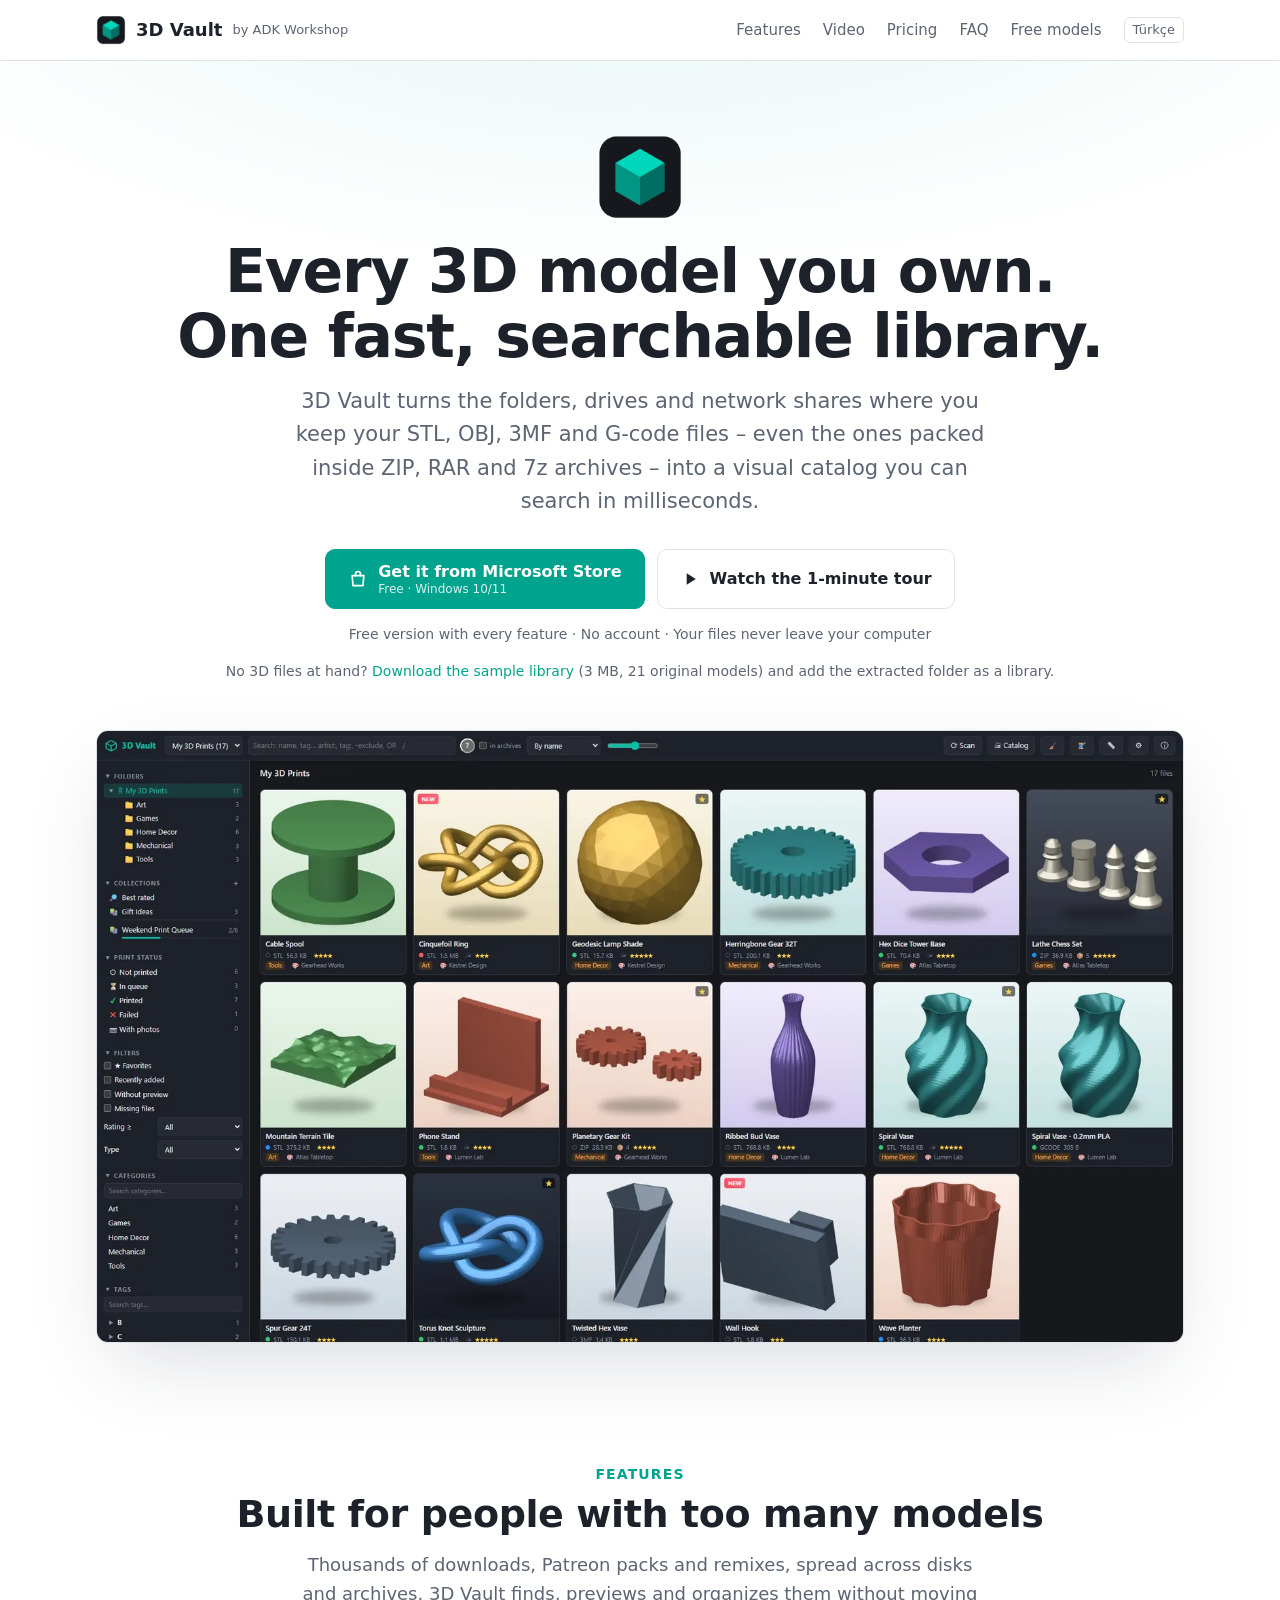
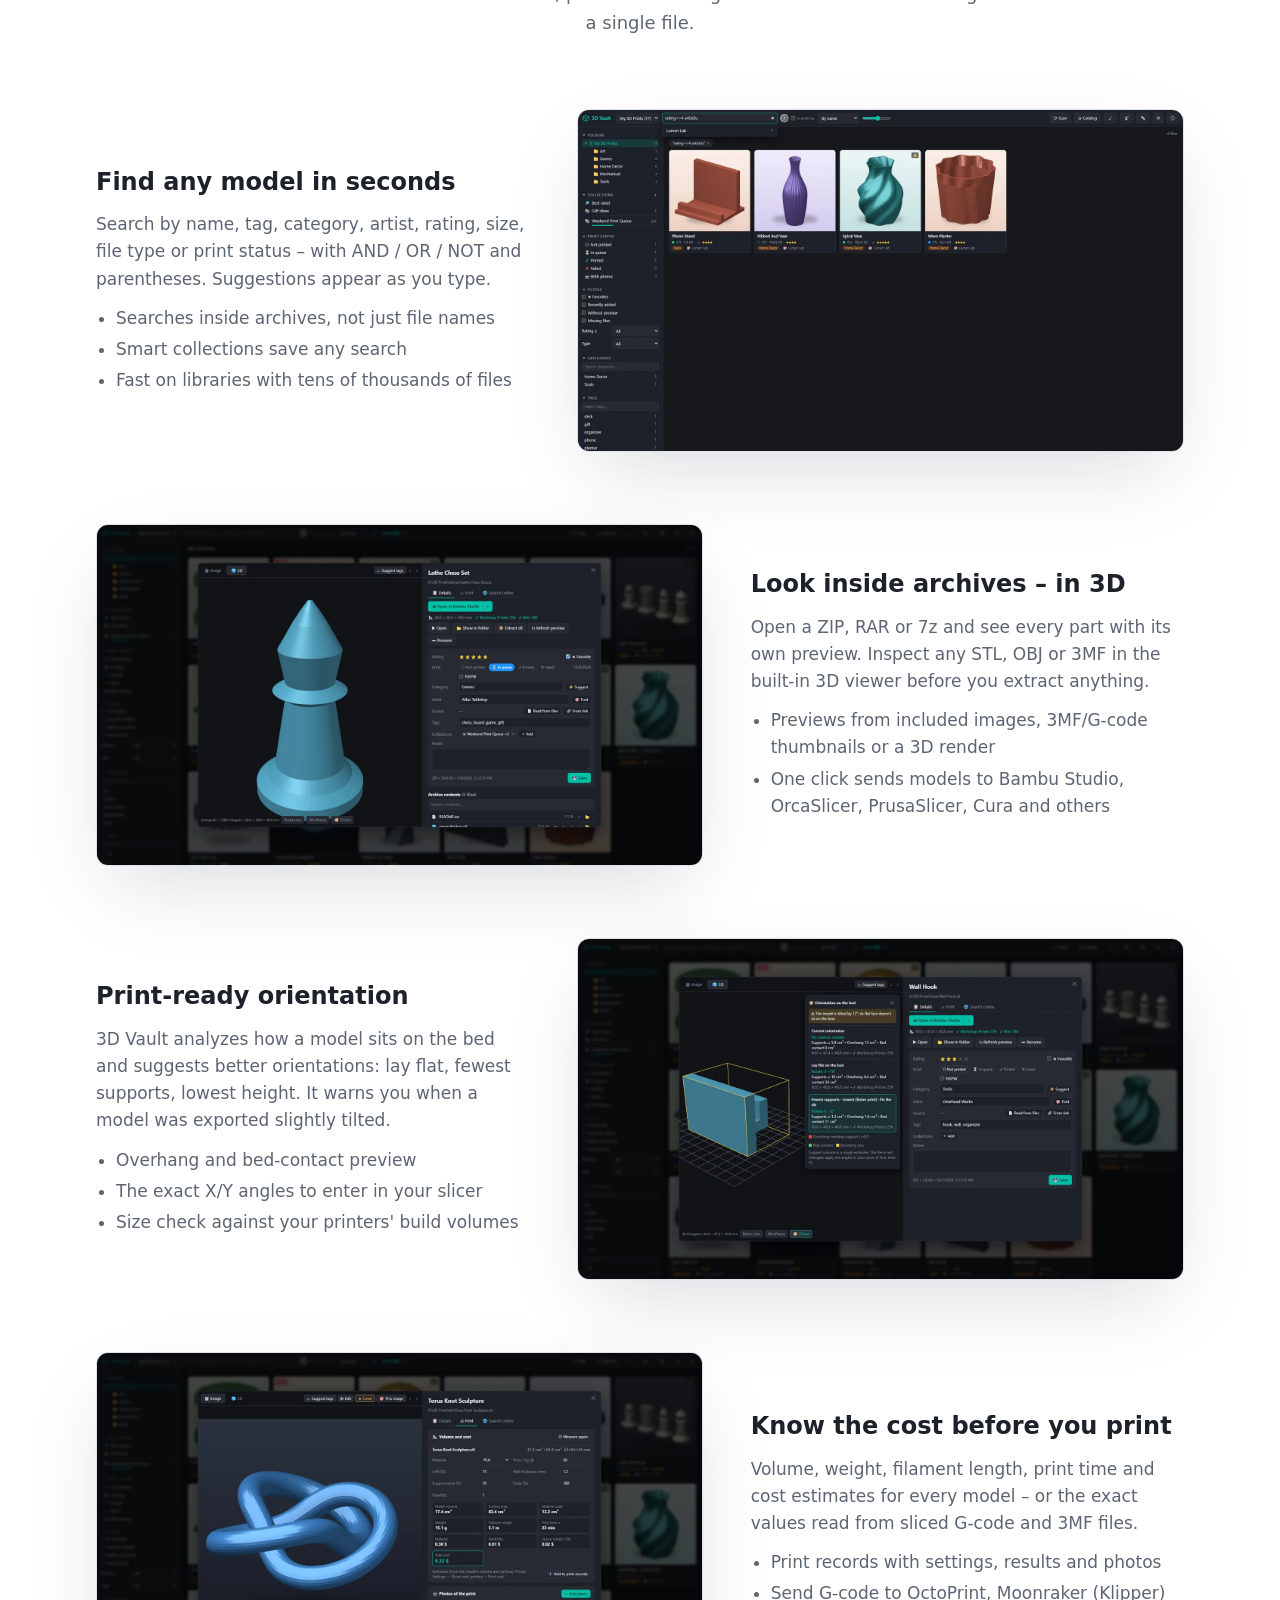
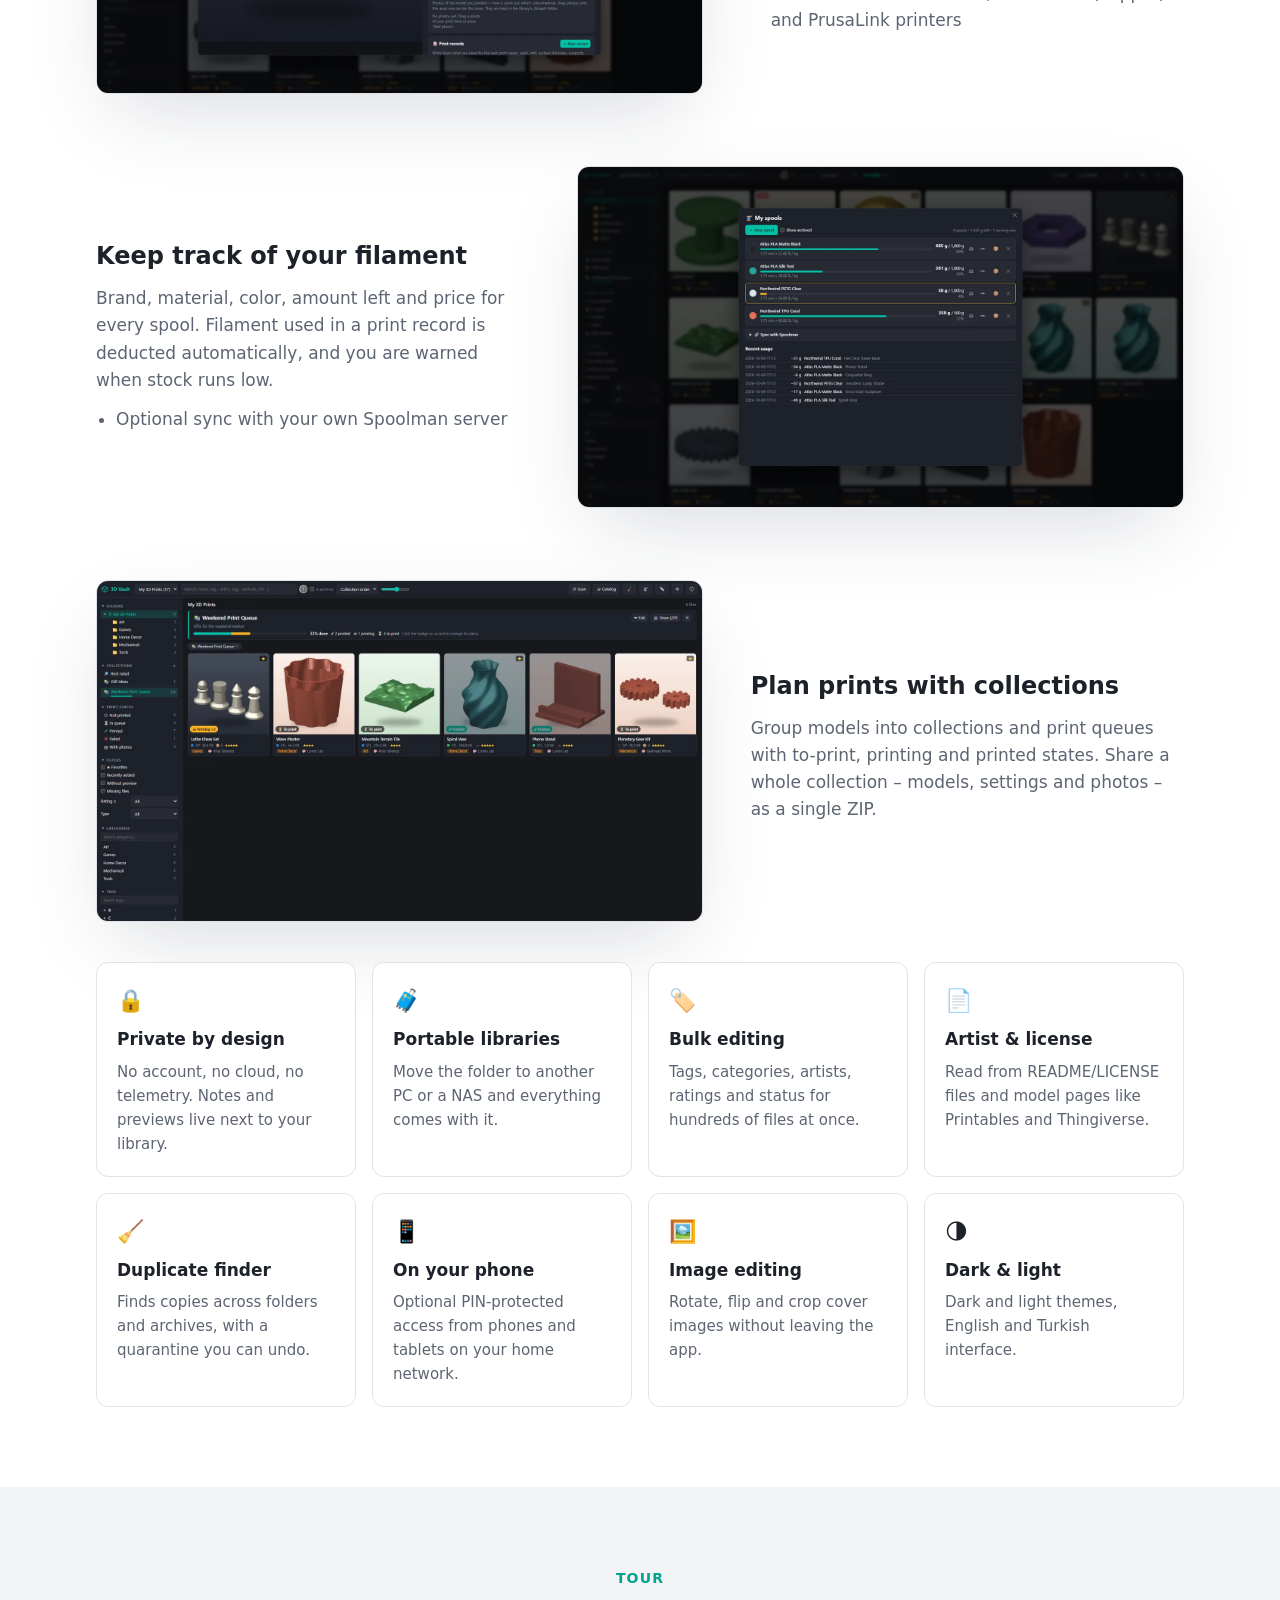
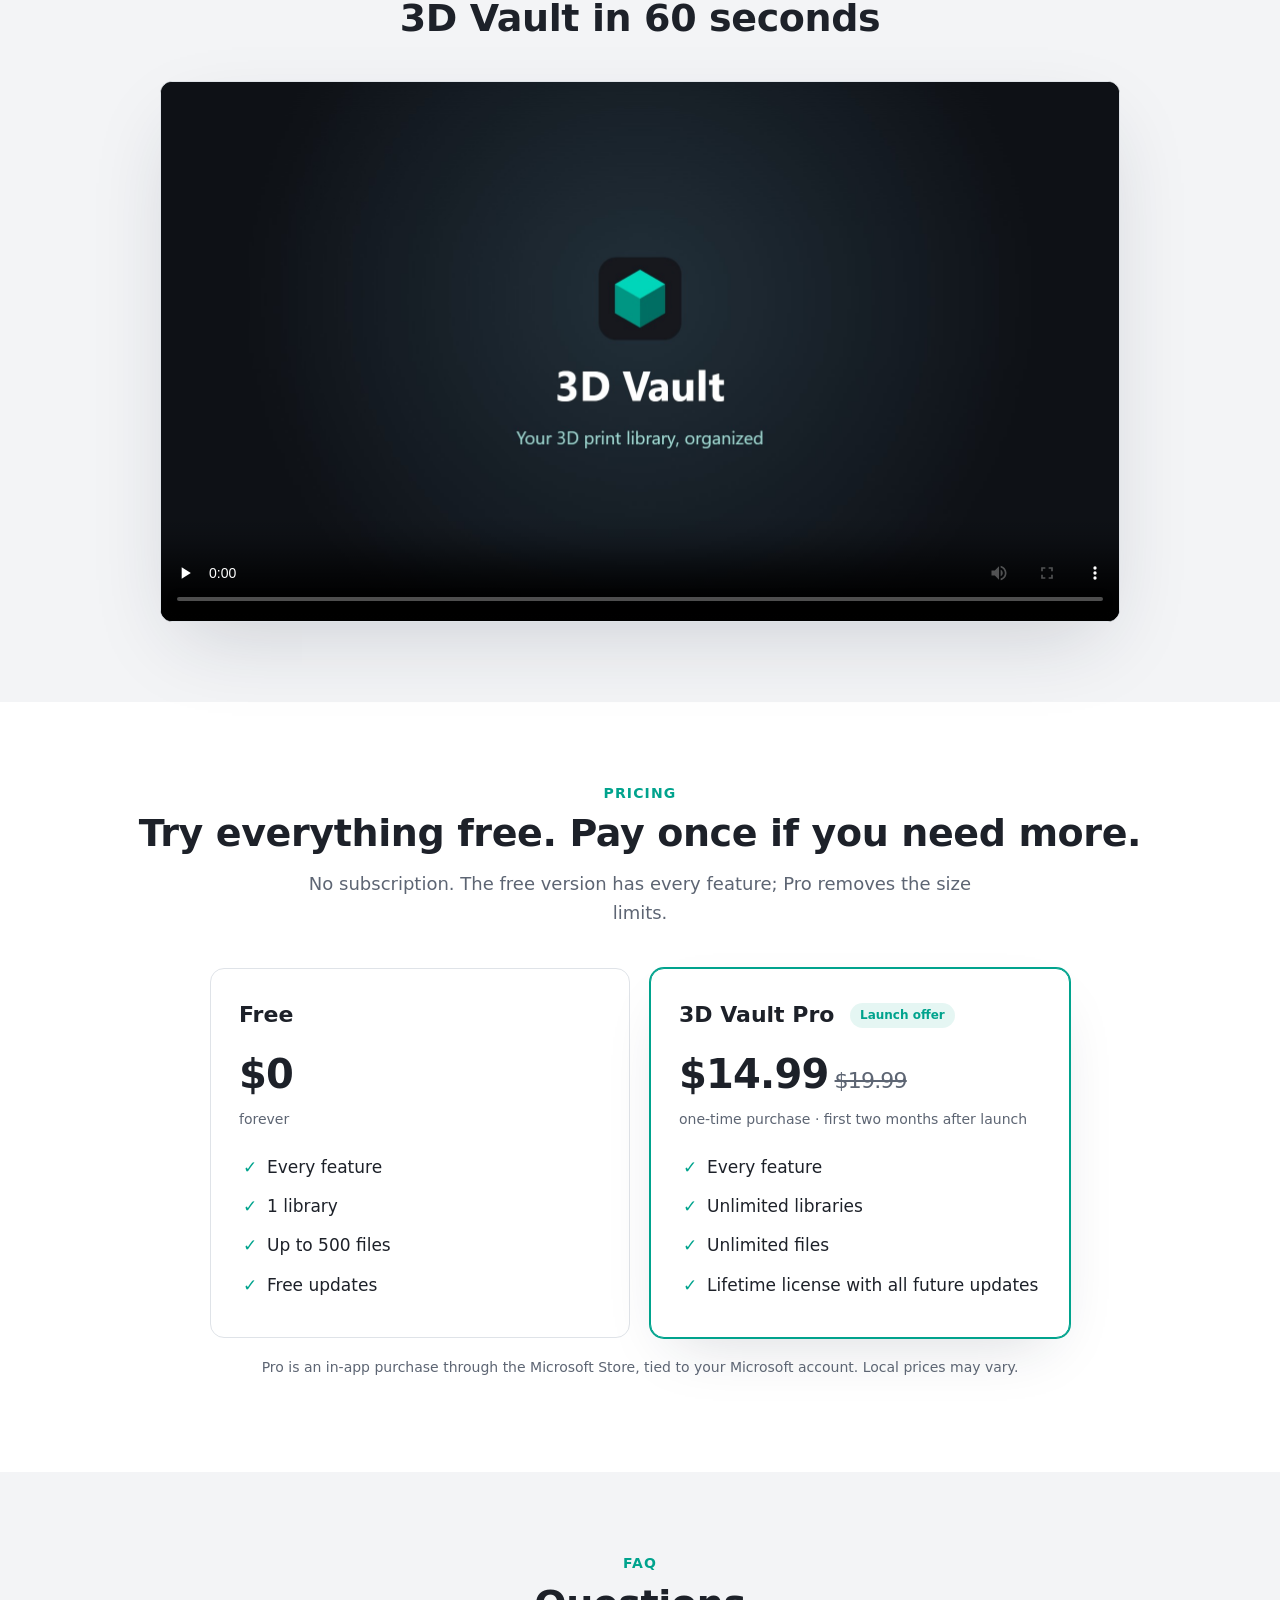
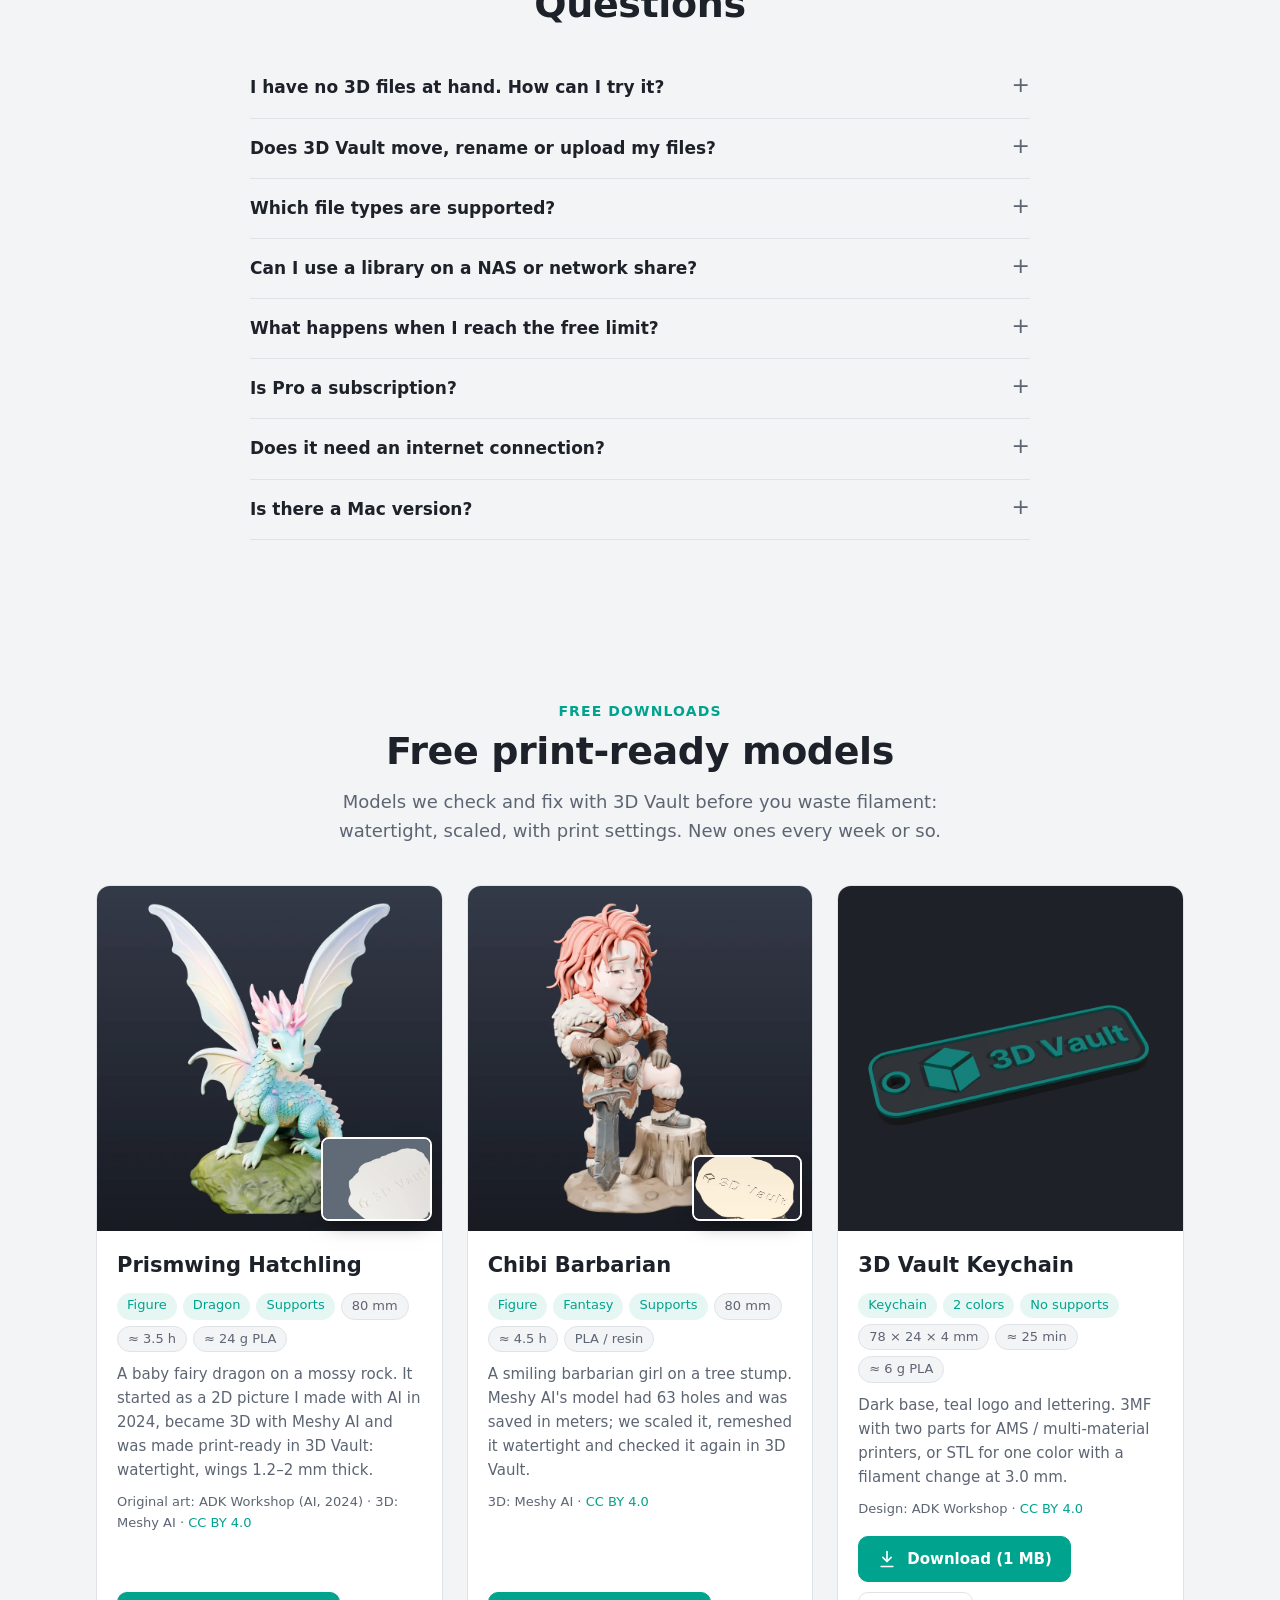
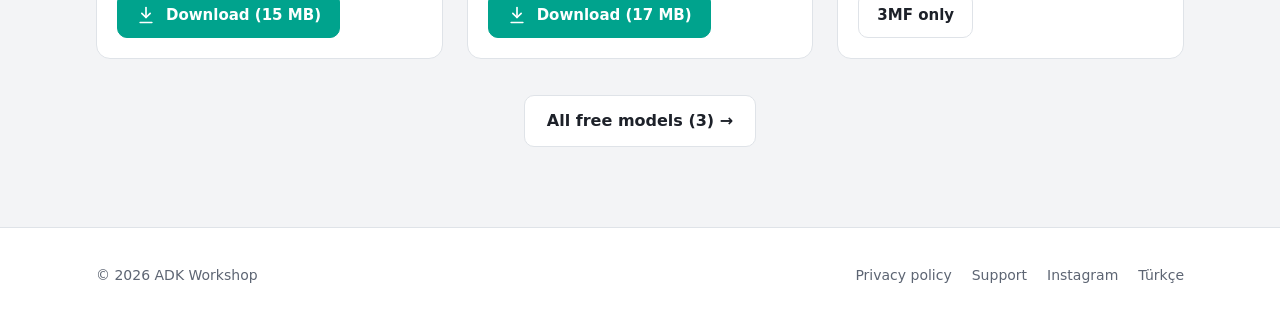
==== index.html @ 49a32dad "Ücretsiz modeller sayfası (models/, tr/models/) + ana sayfada son 3 model; Prismwing Hatchling eklen" ====
<!doctype html>
<html lang="en">
<head>
<meta charset="utf-8">
<meta name="viewport" content="width=device-width, initial-scale=1">
<title>3D Vault – Your 3D print library, organized | ADK Workshop</title>
<meta name="description" content="3D Vault is a fast, local library for 3D print files on Windows: STL, OBJ, 3MF, G-code and models inside ZIP, RAR and 7z archives. Previews, search, 3D viewer, print records and filament tracking.">
<meta property="og:title" content="3D Vault – Your 3D print library, organized">
<meta property="og:description" content="A fast, local library for STL, OBJ, 3MF and G-code files – including models inside ZIP, RAR and 7z archives.">
<meta property="og:image" content="https://3dvault.adkworkshop.com/assets/og-image.jpg">
<meta property="og:type" content="website">
<meta name="twitter:card" content="summary_large_image">
<link rel="alternate" hreflang="en" href="https://3dvault.adkworkshop.com/">
<link rel="alternate" hreflang="tr" href="https://3dvault.adkworkshop.com/tr/">
<link rel="icon" type="image/png" sizes="32x32" href="assets/icon-32.png">
<link rel="apple-touch-icon" href="assets/icon-180.png">
<link rel="stylesheet" href="assets/site.css">
</head>
<body>

<header class="top">
  <div class="wrap">
    <a class="brand" href="./"><img src="assets/icon-64.png" alt="">3D Vault <small>by ADK Workshop</small></a>
    <nav>
      <a href="#features">Features</a>
      <a href="#video">Video</a>
      <a href="#pricing">Pricing</a>
      <a href="#faq">FAQ</a>
      <a href="models/">Free models</a>
      <a class="lang" href="tr/" hreflang="tr" lang="tr">Türkçe</a>
    </nav>
  </div>
</header>

<div class="hero">
  <div class="wrap">
    <img class="logo" src="assets/icon-256.png" alt="3D Vault">
    <h1>Every 3D model you own.<br>One fast, searchable library.</h1>
    <p class="lead">3D Vault turns the folders, drives and network shares where you keep your STL, OBJ, 3MF and G-code files – even the ones packed inside ZIP, RAR and 7z archives – into a visual catalog you can search in milliseconds.</p>
    <div class="cta">
      <a class="btn primary" href="https://apps.microsoft.com/detail/9PCZMDJ2531J?hl=en-us" target="_blank" rel="noopener">
        <svg viewBox="0 0 24 24" fill="none" stroke="currentColor" stroke-width="2" stroke-linecap="round" stroke-linejoin="round"><path d="M5 8h14l-1 12H6L5 8z"/><path d="M9 8V6a3 3 0 0 1 6 0v2"/></svg>
        <span class="two">Get it from Microsoft Store<span class="sub">Free · Windows 10/11</span></span>
      </a>
      <a class="btn" href="#video">
        <svg viewBox="0 0 24 24" fill="currentColor"><path d="M8 5v14l11-7z"/></svg>
        Watch the 1-minute tour
      </a>
    </div>
    <p class="note">Free version with every feature · No account · Your files never leave your computer</p>
    <p class="note samples">No 3D files at hand? <a href="downloads/3DVault-Sample-Library.zip" download>Download the sample library</a> (3 MB, 21 original models) and add the extracted folder as a library.</p>
    <div class="shot"><img src="assets/shots/en/01-library.webp" width="1600" height="900" alt="3D Vault library with previews, folders and collections"></div>
  </div>
</div>

<section id="features">
  <div class="wrap">
    <div class="center">
      <p class="kicker">Features</p>
      <h2>Built for people with too many models</h2>
      <p class="sub">Thousands of downloads, Patreon packs and remixes, spread across disks and archives. 3D Vault finds, previews and organizes them without moving a single file.</p>
    </div>

    <div class="features">
      <div class="feature">
        <div class="text">
          <h3>Find any model in seconds</h3>
          <p>Search by name, tag, category, artist, rating, size, file type or print status – with AND / OR / NOT and parentheses. Suggestions appear as you type.</p>
          <ul>
            <li>Searches inside archives, not just file names</li>
            <li>Smart collections save any search</li>
            <li>Fast on libraries with tens of thousands of files</li>
          </ul>
        </div>
        <div class="shot"><img src="assets/shots/en/02-search.webp" width="1600" height="900" loading="lazy" alt="Advanced search with suggestions"></div>
      </div>

      <div class="feature">
        <div class="text">
          <h3>Look inside archives – in 3D</h3>
          <p>Open a ZIP, RAR or 7z and see every part with its own preview. Inspect any STL, OBJ or 3MF in the built-in 3D viewer before you extract anything.</p>
          <ul>
            <li>Previews from included images, 3MF/G-code thumbnails or a 3D render</li>
            <li>One click sends models to Bambu Studio, OrcaSlicer, PrusaSlicer, Cura and others</li>
          </ul>
        </div>
        <div class="shot"><img src="assets/shots/en/03-archive-3d.webp" width="1600" height="900" loading="lazy" alt="Archive contents and 3D viewer"></div>
      </div>

      <div class="feature">
        <div class="text">
          <h3>Print-ready orientation</h3>
          <p>3D Vault analyzes how a model sits on the bed and suggests better orientations: lay flat, fewest supports, lowest height. It warns you when a model was exported slightly tilted.</p>
          <ul>
            <li>Overhang and bed-contact preview</li>
            <li>The exact X/Y angles to enter in your slicer</li>
            <li>Size check against your printers' build volumes</li>
          </ul>
        </div>
        <div class="shot"><img src="assets/shots/en/04-orientation.webp" width="1600" height="900" loading="lazy" alt="Orientation suggestions with overhang preview"></div>
      </div>

      <div class="feature">
        <div class="text">
          <h3>Know the cost before you print</h3>
          <p>Volume, weight, filament length, print time and cost estimates for every model – or the exact values read from sliced G-code and 3MF files.</p>
          <ul>
            <li>Print records with settings, results and photos</li>
            <li>Send G-code to OctoPrint, Moonraker (Klipper) and PrusaLink printers</li>
          </ul>
        </div>
        <div class="shot"><img src="assets/shots/en/05-print-cost.webp" width="1600" height="900" loading="lazy" alt="Print tab with cost estimate"></div>
      </div>

      <div class="feature">
        <div class="text">
          <h3>Keep track of your filament</h3>
          <p>Brand, material, color, amount left and price for every spool. Filament used in a print record is deducted automatically, and you are warned when stock runs low.</p>
          <ul>
            <li>Optional sync with your own Spoolman server</li>
          </ul>
        </div>
        <div class="shot"><img src="assets/shots/en/06-spools.webp" width="1600" height="900" loading="lazy" alt="Filament spools"></div>
      </div>

      <div class="feature">
        <div class="text">
          <h3>Plan prints with collections</h3>
          <p>Group models into collections and print queues with to-print, printing and printed states. Share a whole collection – models, settings and photos – as a single ZIP.</p>
        </div>
        <div class="shot"><img src="assets/shots/en/07-collection.webp" width="1600" height="900" loading="lazy" alt="Collection used as a print queue"></div>
      </div>
    </div>

    <div class="grid">
      <div class="card"><div class="ic">🔒</div><h4>Private by design</h4><p>No account, no cloud, no telemetry. Notes and previews live next to your library.</p></div>
      <div class="card"><div class="ic">🧳</div><h4>Portable libraries</h4><p>Move the folder to another PC or a NAS and everything comes with it.</p></div>
      <div class="card"><div class="ic">🏷️</div><h4>Bulk editing</h4><p>Tags, categories, artists, ratings and status for hundreds of files at once.</p></div>
      <div class="card"><div class="ic">📄</div><h4>Artist &amp; license</h4><p>Read from README/LICENSE files and model pages like Printables and Thingiverse.</p></div>
      <div class="card"><div class="ic">🧹</div><h4>Duplicate finder</h4><p>Finds copies across folders and archives, with a quarantine you can undo.</p></div>
      <div class="card"><div class="ic">📱</div><h4>On your phone</h4><p>Optional PIN-protected access from phones and tablets on your home network.</p></div>
      <div class="card"><div class="ic">🖼️</div><h4>Image editing</h4><p>Rotate, flip and crop cover images without leaving the app.</p></div>
      <div class="card"><div class="ic">🌗</div><h4>Dark &amp; light</h4><p>Dark and light themes, English and Turkish interface.</p></div>
    </div>
  </div>
</section>

<section id="video" class="alt">
  <div class="wrap center">
    <p class="kicker">Tour</p>
    <h2>3D Vault in 60 seconds</h2>
    <div class="video">
      <video controls preload="none" playsinline poster="assets/video/3DVault-trailer-en-poster.jpg">
        <source src="assets/video/3DVault-trailer-en.mp4" type="video/mp4">
      </video>
    </div>
  </div>
</section>

<section id="pricing">
  <div class="wrap">
    <div class="center">
      <p class="kicker">Pricing</p>
      <h2>Try everything free. Pay once if you need more.</h2>
      <p class="sub">No subscription. The free version has every feature; Pro removes the size limits.</p>
    </div>
    <div class="plans">
      <div class="plan">
        <h3>Free</h3>
        <div class="price">$0</div>
        <div class="per">forever</div>
        <ul>
          <li>Every feature</li>
          <li>1 library</li>
          <li>Up to 500 files</li>
          <li>Free updates</li>
        </ul>
      </div>
      <div class="plan pro">
        <h3>3D Vault Pro <span class="badge">Launch offer</span></h3>
        <div class="price">$14.99<s>$19.99</s></div>
        <div class="per">one-time purchase · first two months after launch</div>
        <ul>
          <li>Every feature</li>
          <li>Unlimited libraries</li>
          <li>Unlimited files</li>
          <li>Lifetime license with all future updates</li>
        </ul>
      </div>
    </div>
    <p class="center" style="color:var(--muted);font-size:14px;margin-top:18px">Pro is an in-app purchase through the Microsoft Store, tied to your Microsoft account. Local prices may vary.</p>
  </div>
</section>

<section id="faq" class="alt">
  <div class="wrap">
    <div class="center">
      <p class="kicker">FAQ</p>
      <h2>Questions</h2>
    </div>
    <div class="faq">
      <details>
        <summary>I have no 3D files at hand. How can I try it?</summary>
        <p>Download the <a href="downloads/3DVault-Sample-Library.zip" download>sample library</a> (3 MB): 21 original models — vases, gears, a chess set, a keychain, kits inside ZIP and 7z archives, a model in two scales, a sliced G-code and one model with a hole on purpose for the mesh check. Extract it to any folder and add that folder in Settings → Libraries. The free version allows one library, so remove the sample library before adding your own. All models are free under CC BY 4.0.</p>
      </details>
      <details>
        <summary>Does 3D Vault move, rename or upload my files?</summary>
        <p>No. Your files stay exactly where they are. 3D Vault stores its previews and notes in a hidden <code>.3dvault</code> folder inside each library, so nothing is uploaded and nothing is reorganized unless you ask for it.</p>
      </details>
      <details>
        <summary>Which file types are supported?</summary>
        <p>STL, OBJ, 3MF and G-code, plus models inside ZIP, RAR and 7z archives. Images next to a model or inside its archive are used as previews.</p>
      </details>
      <details>
        <summary>Can I use a library on a NAS or network share?</summary>
        <p>Yes. Add any folder you can open in Windows – local disk, external drive or network share. Because the library data is stored with the files, another PC can open the same library later.</p>
      </details>
      <details>
        <summary>What happens when I reach the free limit?</summary>
        <p>The free version shows one library with up to 500 files and keeps every feature. Upgrading to Pro unlocks all your libraries and files instantly – nothing needs to be rescanned by hand.</p>
      </details>
      <details>
        <summary>Is Pro a subscription?</summary>
        <p>No. Pro is a one-time purchase with a lifetime license, including all future updates.</p>
      </details>
      <details>
        <summary>Does it need an internet connection?</summary>
        <p>No. 3D Vault works fully offline. It only connects when you use an online feature such as searching Printables or reading a model page – and only to the site you chose.</p>
      </details>
      <details>
        <summary>Is there a Mac version?</summary>
        <p>Not yet. 3D Vault currently runs on Windows 10 and 11 (64-bit). A macOS version is planned.</p>
      </details>
    </div>
  </div>
</section>

<!-- models:start -->
<section id="free-models" class="alt">
  <div class="wrap">
    <div class="center">
      <p class="kicker">Free downloads</p>
      <h2>Free print-ready models</h2>
      <p class="sub">Models we check and fix with 3D Vault before you waste filament: watertight, scaled, with print settings. New ones every week or so.</p>
    </div>
    <div class="mgrid">
<article class="mcard" id="prismwing-hatchling">
  <div class="mimg"><img class="main" src="assets/models/prismwing-hatchling.webp" alt="Prismwing Hatchling" loading="lazy"><img class="bottom" src="assets/models/prismwing-hatchling-bottom.webp" alt="the 3D Vault stamp under the base" loading="lazy"></div>
  <div class="mbody">
    <h3>Prismwing Hatchling</h3>
    <div class="chips"><span class="chip">Figure</span><span class="chip">Dragon</span><span class="chip">Supports</span><span class="chip spec">80 mm</span><span class="chip spec">≈ 3.5 h</span><span class="chip spec">≈ 24 g PLA</span></div>
    <p>A baby fairy dragon on a mossy rock. It started as a 2D picture I made with AI in 2024, became 3D with Meshy AI and was made print-ready in 3D Vault: watertight, wings 1.2–2 mm thick.</p>
    <p class="credit">Original art: ADK Workshop (AI, 2024) · 3D: Meshy AI · <a href="https://creativecommons.org/licenses/by/4.0/" target="_blank" rel="noopener">CC BY 4.0</a></p>
    <div class="mbtns"><a class="btn primary" href="downloads/Prismwing-Hatchling-3DVault.zip" download><svg viewBox="0 0 24 24" fill="none" stroke="currentColor" stroke-width="2" stroke-linecap="round" stroke-linejoin="round"><path d="M12 3v12"/><path d="M7 10l5 5 5-5"/><path d="M5 21h14"/></svg>Download (15 MB)</a></div>
  </div>
</article>
<article class="mcard" id="chibi-barbarian">
  <div class="mimg"><img class="main" src="assets/models/chibi-barbarian-color.webp" alt="Chibi Barbarian" loading="lazy"><img class="bottom" src="assets/models/chibi-barbarian-bottom.webp" alt="the 3D Vault stamp under the base" loading="lazy"></div>
  <div class="mbody">
    <h3>Chibi Barbarian</h3>
    <div class="chips"><span class="chip">Figure</span><span class="chip">Fantasy</span><span class="chip">Supports</span><span class="chip spec">80 mm</span><span class="chip spec">≈ 4.5 h</span><span class="chip spec">PLA / resin</span></div>
    <p>A smiling barbarian girl on a tree stump. Meshy AI&#x27;s model had 63 holes and was saved in meters; we scaled it, remeshed it watertight and checked it again in 3D Vault.</p>
    <p class="credit">3D: Meshy AI · <a href="https://creativecommons.org/licenses/by/4.0/" target="_blank" rel="noopener">CC BY 4.0</a></p>
    <div class="mbtns"><a class="btn primary" href="downloads/Chibi-Barbarian-3DVault.zip" download><svg viewBox="0 0 24 24" fill="none" stroke="currentColor" stroke-width="2" stroke-linecap="round" stroke-linejoin="round"><path d="M12 3v12"/><path d="M7 10l5 5 5-5"/><path d="M5 21h14"/></svg>Download (17 MB)</a></div>
  </div>
</article>
<article class="mcard" id="keychain">
  <div class="mimg"><img class="main contain" src="assets/keychain.webp" alt="3D Vault Keychain" loading="lazy"></div>
  <div class="mbody">
    <h3>3D Vault Keychain</h3>
    <div class="chips"><span class="chip">Keychain</span><span class="chip">2 colors</span><span class="chip">No supports</span><span class="chip spec">78 × 24 × 4 mm</span><span class="chip spec">≈ 25 min</span><span class="chip spec">≈ 6 g PLA</span></div>
    <p>Dark base, teal logo and lettering. 3MF with two parts for AMS / multi-material printers, or STL for one color with a filament change at 3.0 mm.</p>
    <p class="credit">Design: ADK Workshop · <a href="https://creativecommons.org/licenses/by/4.0/" target="_blank" rel="noopener">CC BY 4.0</a></p>
    <div class="mbtns"><a class="btn primary" href="downloads/3DVault-Keychain.zip" download><svg viewBox="0 0 24 24" fill="none" stroke="currentColor" stroke-width="2" stroke-linecap="round" stroke-linejoin="round"><path d="M12 3v12"/><path d="M7 10l5 5 5-5"/><path d="M5 21h14"/></svg>Download (1 MB)</a><a class="btn" href="downloads/3DVault-Keychain.3mf" download>3MF only</a></div>
  </div>
</article>
    </div>
    <p class="more"><a class="btn" href="models/">All free models (3) →</a></p>
  </div>
</section>
<!-- models:end -->

<footer>
  <div class="wrap">
    <span>© 2026 <a href="https://adkworkshop.com/">ADK Workshop</a></span>
    <div class="links">
      <a href="privacy.html">Privacy policy</a>
      <a href="mailto:support@adkworkshop.com">Support</a>
      <a href="https://www.instagram.com/adk_3dvault/" target="_blank" rel="noopener">Instagram</a>
      <a href="tr/" hreflang="tr" lang="tr">Türkçe</a>
    </div>
  </div>
</footer>

<div class="lightbox" id="lb"><img alt=""></div>
<script src="assets/site.js"></script>
</body>
</html>
---- assets/site.css ----
/* ADK Workshop / 3D Vault — site stili (uygulamanın renkleriyle aynı) */
:root {
  --bg: #111317; --bg2: #16181d; --panel: #1e2128; --line: #2c313b; --text: #e6e8ec; --muted: #9aa2b0;
  --accent: #00c2a8; --accent-ink: #04201c; --accent-soft: rgba(0, 194, 168, .12); --shadow: rgba(0, 0, 0, .55);
}
@media (prefers-color-scheme: light) {
  :root {
    --bg: #ffffff; --bg2: #f3f4f6; --panel: #ffffff; --line: #dfe3e8; --text: #1d2129; --muted: #5d6573;
    --accent: #00a38d; --accent-ink: #ffffff; --accent-soft: rgba(0, 163, 141, .10); --shadow: rgba(30, 40, 60, .18);
  }
}
* { box-sizing: border-box; }
html { scroll-behavior: smooth; }
body { margin: 0; background: var(--bg); color: var(--text); font: 17px/1.6 "Segoe UI Variable Text", "Segoe UI", system-ui, -apple-system, sans-serif; -webkit-font-smoothing: antialiased; }
a { color: var(--accent); text-decoration: none; }
a:hover { text-decoration: underline; }
img, video { max-width: 100%; display: block; }
.wrap { max-width: 1120px; margin: 0 auto; padding: 0 16px; }

/* üst bar */
header.top { position: sticky; top: 0; z-index: 10; background: color-mix(in srgb, var(--bg) 86%, transparent); backdrop-filter: blur(10px); border-bottom: 1px solid var(--line); }
header.top .wrap { display: flex; align-items: center; gap: 20px; height: 60px; }
.brand { display: flex; align-items: center; gap: 10px; color: var(--text); font-weight: 600; font-size: 18px; }
.brand:hover { text-decoration: none; }
.brand img { width: 30px; height: 30px; }
.brand small { color: var(--muted); font-weight: 400; font-size: 13px; }
header.top nav { margin-left: auto; display: flex; gap: 22px; align-items: center; font-size: 15px; }
header.top nav a { color: var(--muted); }
header.top nav a:hover { color: var(--text); text-decoration: none; }
header.top nav .lang { border: 1px solid var(--line); border-radius: 6px; padding: 2px 8px; font-size: 13px; }
@media (max-width: 720px) { header.top nav a:not(.lang) { display: none; } .brand small { display: none; } }

/* düğmeler */
.btn { display: inline-flex; align-items: center; gap: 10px; padding: 12px 22px; border-radius: 10px; font-weight: 600; font-size: 16px; border: 1px solid var(--line); color: var(--text); background: var(--panel); cursor: pointer; }
.btn:hover { text-decoration: none; border-color: var(--muted); }
.btn.primary { background: var(--accent); border-color: var(--accent); color: var(--accent-ink); }
.btn.primary:hover { filter: brightness(1.08); }
.btn.soon { cursor: default; }
.btn.soon:hover { filter: none; }
.btn svg { width: 20px; height: 20px; flex: none; }
.btn .sub { display: block; font-size: 12px; font-weight: 400; opacity: .85; line-height: 1.2; }
.btn .two { display: flex; flex-direction: column; align-items: flex-start; line-height: 1.25; }

/* giriş */
.hero { padding: 72px 0 40px; text-align: center; background: radial-gradient(1200px 500px at 50% -10%, var(--accent-soft), transparent 70%); }
.hero .logo { width: 88px; height: 88px; margin: 0 auto 18px; }
.hero h1 { font-size: clamp(36px, 6vw, 60px); line-height: 1.08; margin: 0 0 16px; letter-spacing: -.02em; }
.hero p.lead { font-size: clamp(18px, 2.2vw, 21px); color: var(--muted); max-width: 720px; margin: 0 auto 30px; }
.hero .cta { display: flex; gap: 12px; justify-content: center; flex-wrap: wrap; }
.hero .note { margin-top: 14px; font-size: 14px; color: var(--muted); }
.hero .note.samples { margin-top: 4px; }
.shot { margin: 48px auto 0; border-radius: 12px; overflow: hidden; border: 1px solid var(--line); box-shadow: 0 30px 80px -20px var(--shadow); background: var(--bg2); }
.shot img { width: 100%; height: auto; cursor: zoom-in; }

/* bölümler */
section { padding: 80px 0; }
section.alt { background: var(--bg2); }
.kicker { color: var(--accent); font-weight: 600; font-size: 14px; letter-spacing: .08em; text-transform: uppercase; margin: 0 0 8px; }
h2 { font-size: clamp(28px, 4vw, 38px); line-height: 1.15; margin: 0 0 14px; letter-spacing: -.01em; }
.center { text-align: center; }
.center p.sub, p.sub { color: var(--muted); max-width: 680px; margin: 0 auto; font-size: 18px; }

/* özellik satırları */
.feature { display: grid; grid-template-columns: 5fr 7fr; gap: 48px; align-items: center; margin-top: 72px; }
.feature:nth-child(even) { grid-template-columns: 7fr 5fr; }
.feature:nth-child(even) .text { order: 2; }
.feature h3 { font-size: 24px; margin: 0 0 10px; }
.feature p { color: var(--muted); margin: 0 0 12px; }
.feature ul { margin: 0; padding-left: 20px; color: var(--muted); }
.feature li { margin: 4px 0; }
.feature .shot { margin: 0; }
@media (max-width: 860px) { .feature, .feature:nth-child(even) { grid-template-columns: 1fr; gap: 20px; margin-top: 56px; } .feature:nth-child(even) .text { order: 0; } }

/* küçük özellik kutuları */
.grid { display: grid; grid-template-columns: repeat(auto-fill, minmax(240px, 1fr)); gap: 16px; margin-top: 40px; }
.card { background: var(--panel); border: 1px solid var(--line); border-radius: 12px; padding: 20px; }
.card h4 { margin: 0 0 6px; font-size: 17px; }
.card p { margin: 0; color: var(--muted); font-size: 15px; }
.card .ic { font-size: 22px; margin-bottom: 8px; }

/* video */
.video { max-width: 960px; margin: 40px auto 0; border-radius: 12px; overflow: hidden; border: 1px solid var(--line); box-shadow: 0 30px 80px -20px var(--shadow); background: #000; }
.video video { width: 100%; height: auto; aspect-ratio: 16 / 9; }

/* fiyat */
.plans { display: grid; grid-template-columns: repeat(2, minmax(0, 1fr)); gap: 20px; max-width: 860px; margin: 40px auto 0; }
@media (max-width: 720px) { .plans { grid-template-columns: 1fr; } }
.plan { background: var(--panel); border: 1px solid var(--line); border-radius: 14px; padding: 28px; display: flex; flex-direction: column; }
.plan.pro { border-color: var(--accent); box-shadow: 0 0 0 1px var(--accent), 0 24px 60px -24px var(--shadow); }
.plan h3 { margin: 0; font-size: 22px; }
.plan .price { font-size: 40px; font-weight: 700; margin: 10px 0 2px; letter-spacing: -.02em; }
.plan .price s { font-size: 22px; color: var(--muted); font-weight: 400; margin-left: 6px; }
.plan .per { color: var(--muted); font-size: 14px; margin-bottom: 18px; }
.plan ul { list-style: none; padding: 0; margin: 0 0 4px; }
.plan li { padding: 6px 0 6px 28px; position: relative; color: var(--text); }
.plan li::before { content: "✓"; position: absolute; left: 4px; color: var(--accent); font-weight: 700; }
.plan li.no { color: var(--muted); }
.plan li.no::before { content: "–"; color: var(--muted); }
.badge { display: inline-block; background: var(--accent-soft); color: var(--accent); font-size: 12px; font-weight: 600; padding: 3px 10px; border-radius: 99px; margin-left: 8px; vertical-align: middle; }

/* anahtarlık */
#keychain .feature { margin-top: 40px; }
.feature .kc-shot { border: 0; box-shadow: none; background: radial-gradient(ellipse at center, var(--accent-soft), transparent 70%); }
.kc-cta { display: flex; gap: 12px; flex-wrap: wrap; margin-top: 22px; }
.kc-note { font-size: 14px; margin-top: 14px !important; }

/* ücretsiz modeller */
#free-models .feature { margin-top: 40px; grid-template-columns: 7fr 5fr; }
#free-models .text h3 { font-size: 24px; margin: 0 0 10px; }
.model-shot { position: relative; overflow: visible; }
.model-shot img { border-radius: 12px; }
.model-shot .model-bottom { position: absolute; right: -10px; bottom: -18px; width: 38%; border: 3px solid var(--bg2);
  border-radius: 12px; box-shadow: 0 12px 30px -10px var(--shadow); cursor: default; }
@media (max-width: 860px) { #free-models .feature { grid-template-columns: 1fr; } #free-models .shot { order: -1; } }

/* SSS */
.faq { max-width: 780px; margin: 32px auto 0; }
.faq details { border-bottom: 1px solid var(--line); padding: 16px 0; }
.faq summary { cursor: pointer; font-weight: 600; font-size: 17px; list-style: none; display: flex; justify-content: space-between; gap: 16px; }
.faq summary::-webkit-details-marker { display: none; }
.faq summary::after { content: "+"; color: var(--muted); font-weight: 400; font-size: 22px; line-height: 1; }
.faq details[open] summary::after { content: "−"; }
.faq details p { color: var(--muted); margin: 10px 0 0; }

/* alt bilgi */
footer { border-top: 1px solid var(--line); padding: 36px 0 48px; color: var(--muted); font-size: 14px; }
footer .wrap { display: flex; flex-wrap: wrap; gap: 12px 28px; align-items: center; }
footer .links { display: flex; flex-wrap: wrap; gap: 8px 20px; margin-left: auto; }
footer a { color: var(--muted); }
footer a:hover { color: var(--text); }

/* yazı sayfaları (gizlilik) */
.doc { max-width: 760px; margin: 0 auto; padding: 48px 16px 72px; }
.doc h1 { font-size: 32px; margin: 0 0 4px; }
.doc h2 { font-size: 21px; margin: 32px 0 8px; }
.doc p, .doc li { color: var(--text); }
.doc .muted { color: var(--muted); font-size: 14px; }
.doc ul { padding-left: 22px; }
.doc hr { border: 0; border-top: 1px solid var(--line); margin: 48px 0; }

/* büyük resim */
.lightbox { position: fixed; inset: 0; z-index: 50; background: rgba(0, 0, 0, .85); display: none; align-items: center; justify-content: center; padding: 16px; cursor: zoom-out; }
.lightbox.on { display: flex; }
.lightbox img { max-height: 100%; border-radius: 8px; }
section[id], .doc section { scroll-margin-top: 64px; }

/* ücretsiz modeller: ızgara kartlar (tools/build_models.py) */
.mgrid { display: grid; grid-template-columns: repeat(auto-fill, minmax(300px, 1fr)); gap: 24px; margin-top: 40px; }
.mcard { background: var(--panel); border: 1px solid var(--line); border-radius: 14px; overflow: hidden; display: flex; flex-direction: column; }
.mimg { position: relative; background: #1e2128; }
.mimg .main { width: 100%; aspect-ratio: 1; object-fit: cover; }
.mimg .main.contain { object-fit: contain; padding: 6%; }
.mimg .bottom { position: absolute; right: 10px; bottom: 10px; width: 32%; border-radius: 8px; border: 2px solid var(--panel); box-shadow: 0 8px 20px -8px rgba(0, 0, 0, .6); }
.mbody { padding: 18px 20px 20px; display: flex; flex-direction: column; gap: 10px; flex: 1; }
.mbody h3 { margin: 0; font-size: 21px; }
.chips { display: flex; flex-wrap: wrap; gap: 6px; }
.chip { font-size: 13px; padding: 2px 10px; border-radius: 999px; background: var(--accent-soft); color: var(--accent); }
.chip.spec { background: var(--bg2); color: var(--muted); border: 1px solid var(--line); }
.mbody p { margin: 0; color: var(--muted); font-size: 15px; }
.mbody .credit { font-size: 13px; }
.mbtns { margin-top: auto; padding-top: 6px; display: flex; gap: 10px; flex-wrap: wrap; }
.mbtns .btn { padding: 10px 18px; font-size: 15px; }
.more { text-align: center; margin: 36px 0 0; }
.models-page { padding-top: 56px; }
.mnote { color: var(--muted); font-size: 15px; margin-top: 36px; }
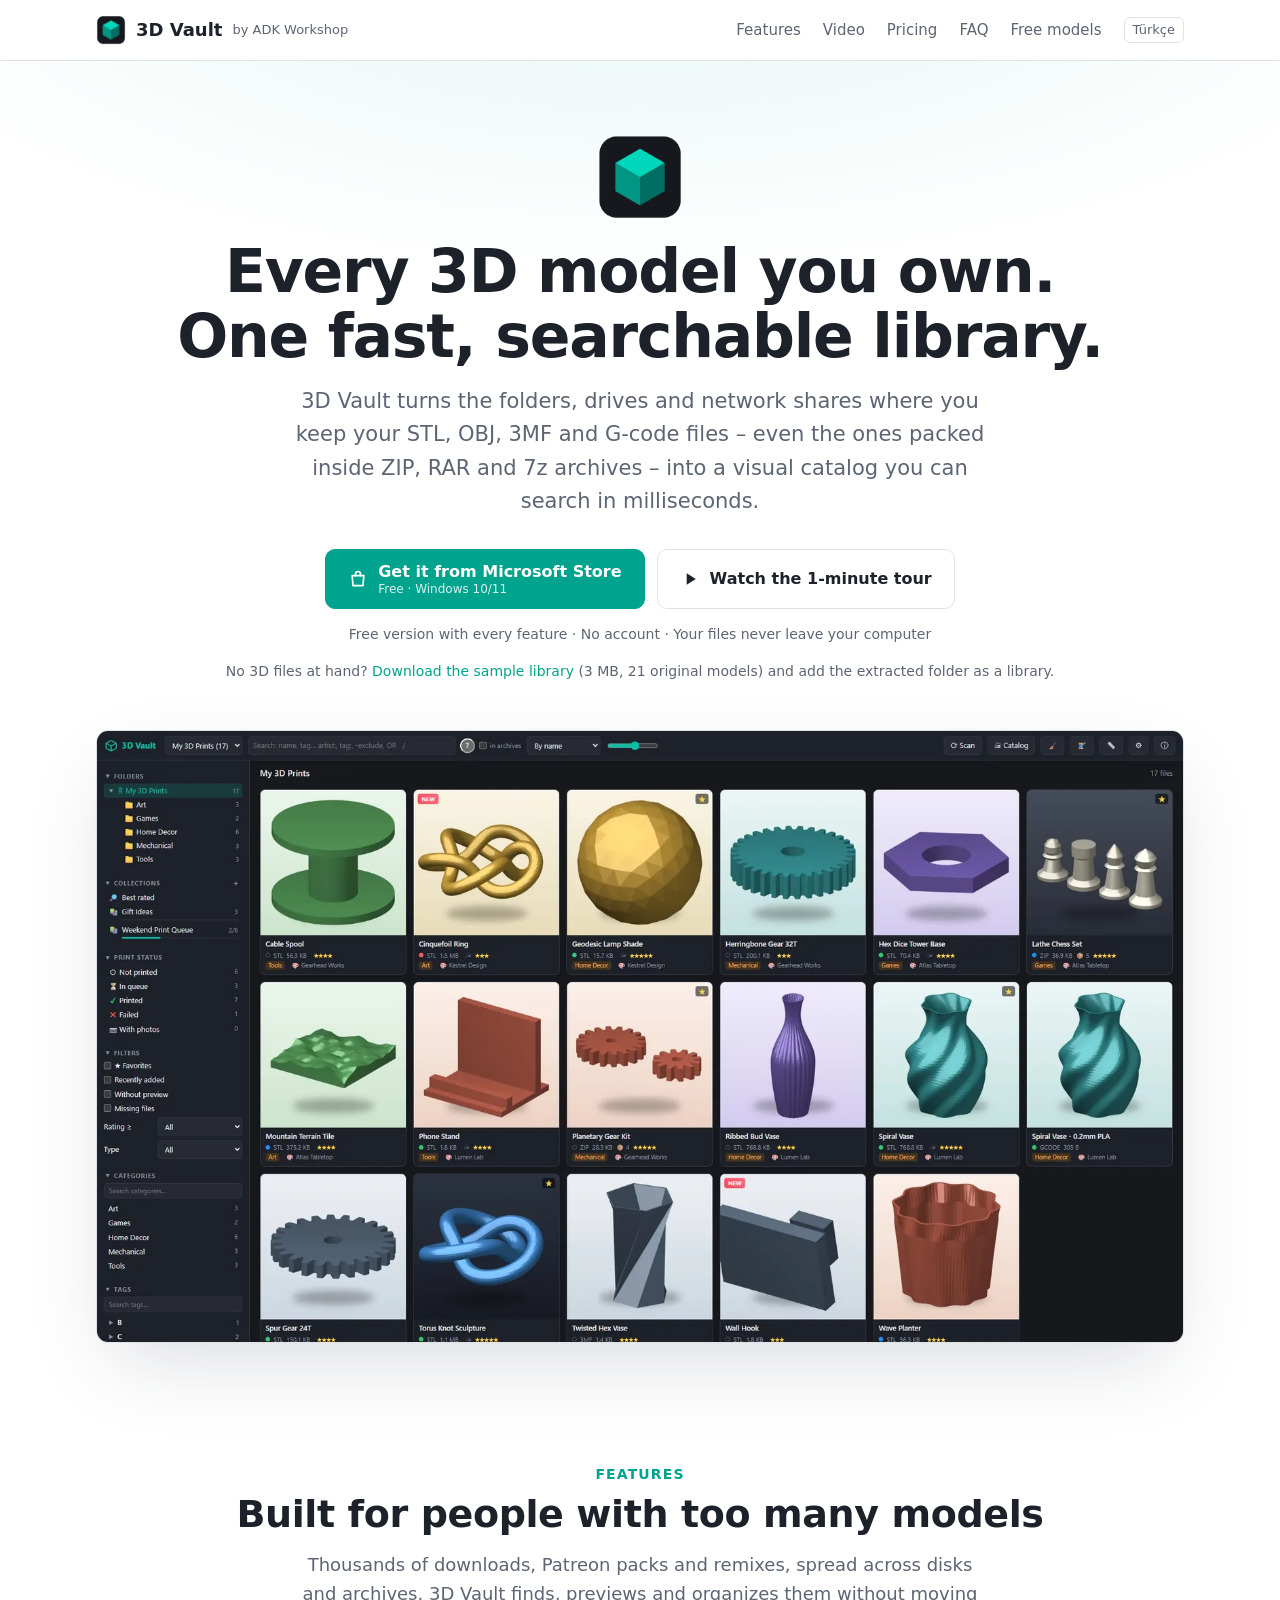
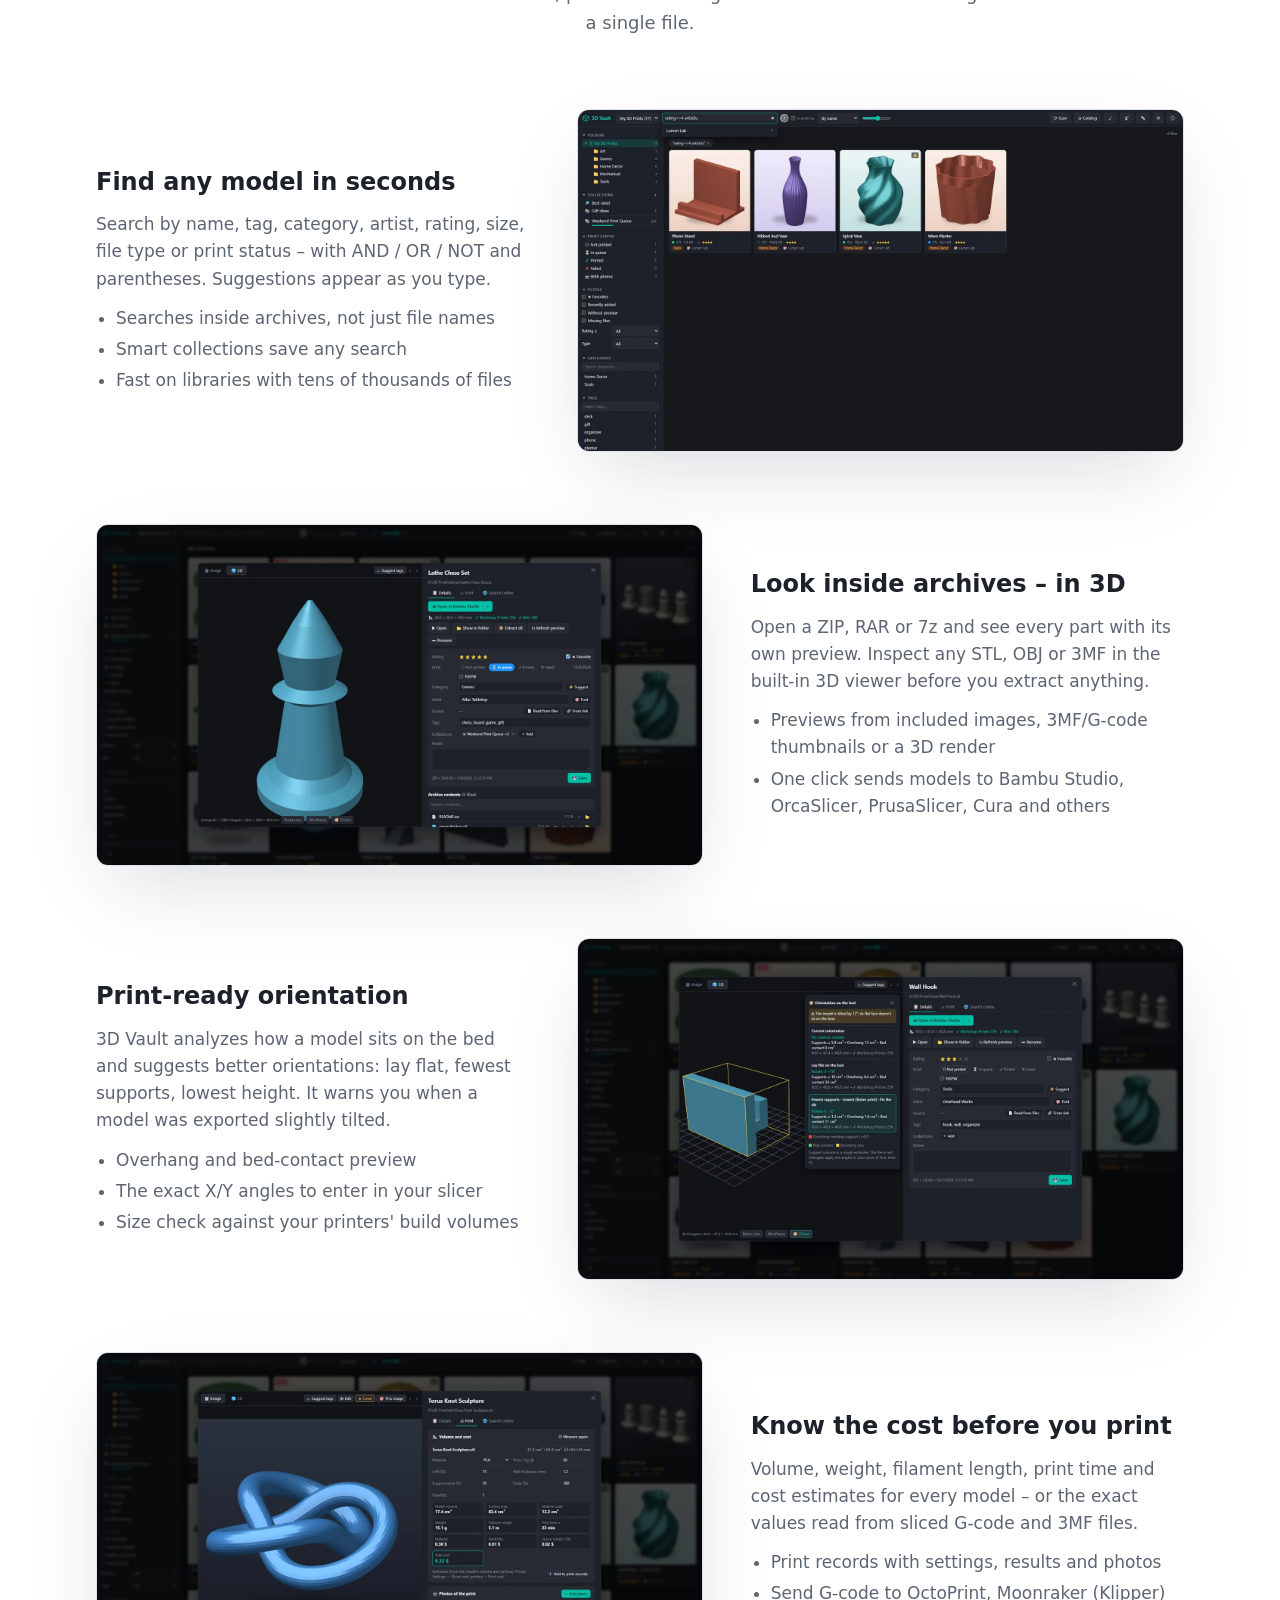
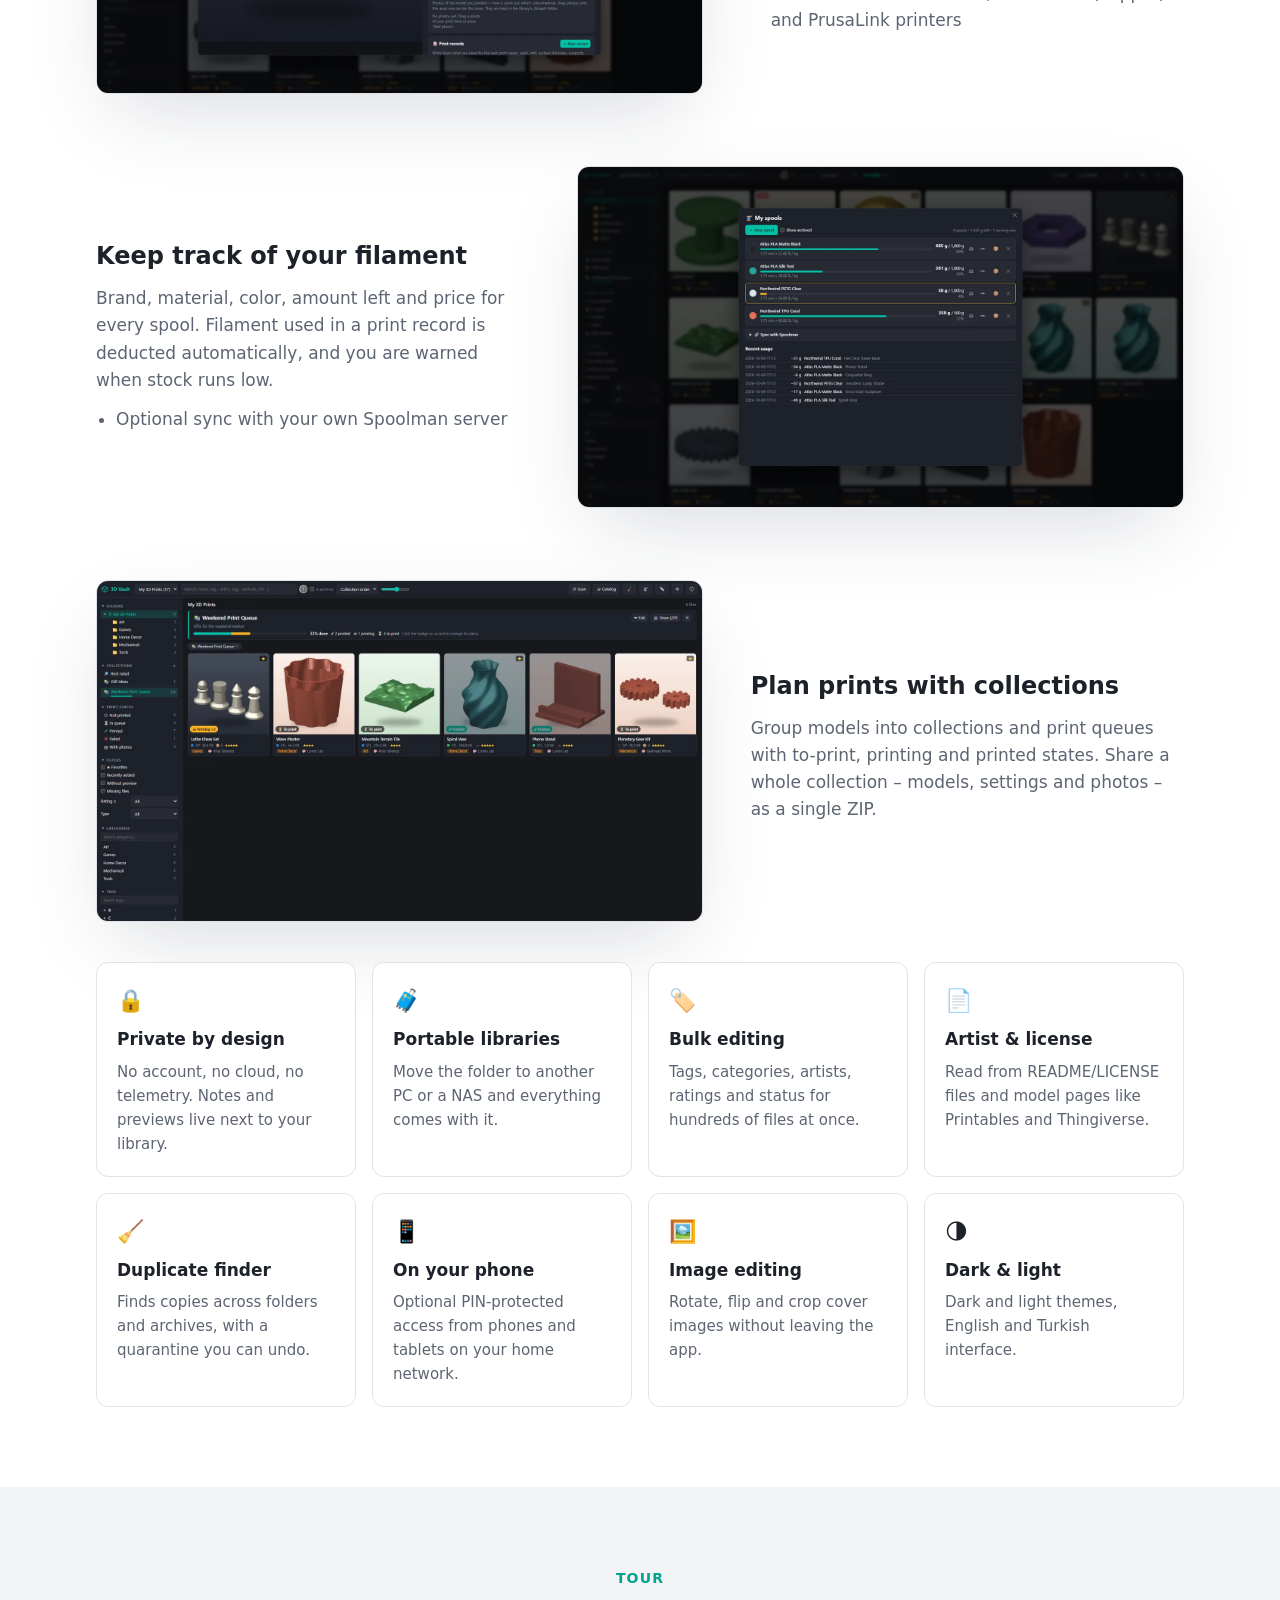
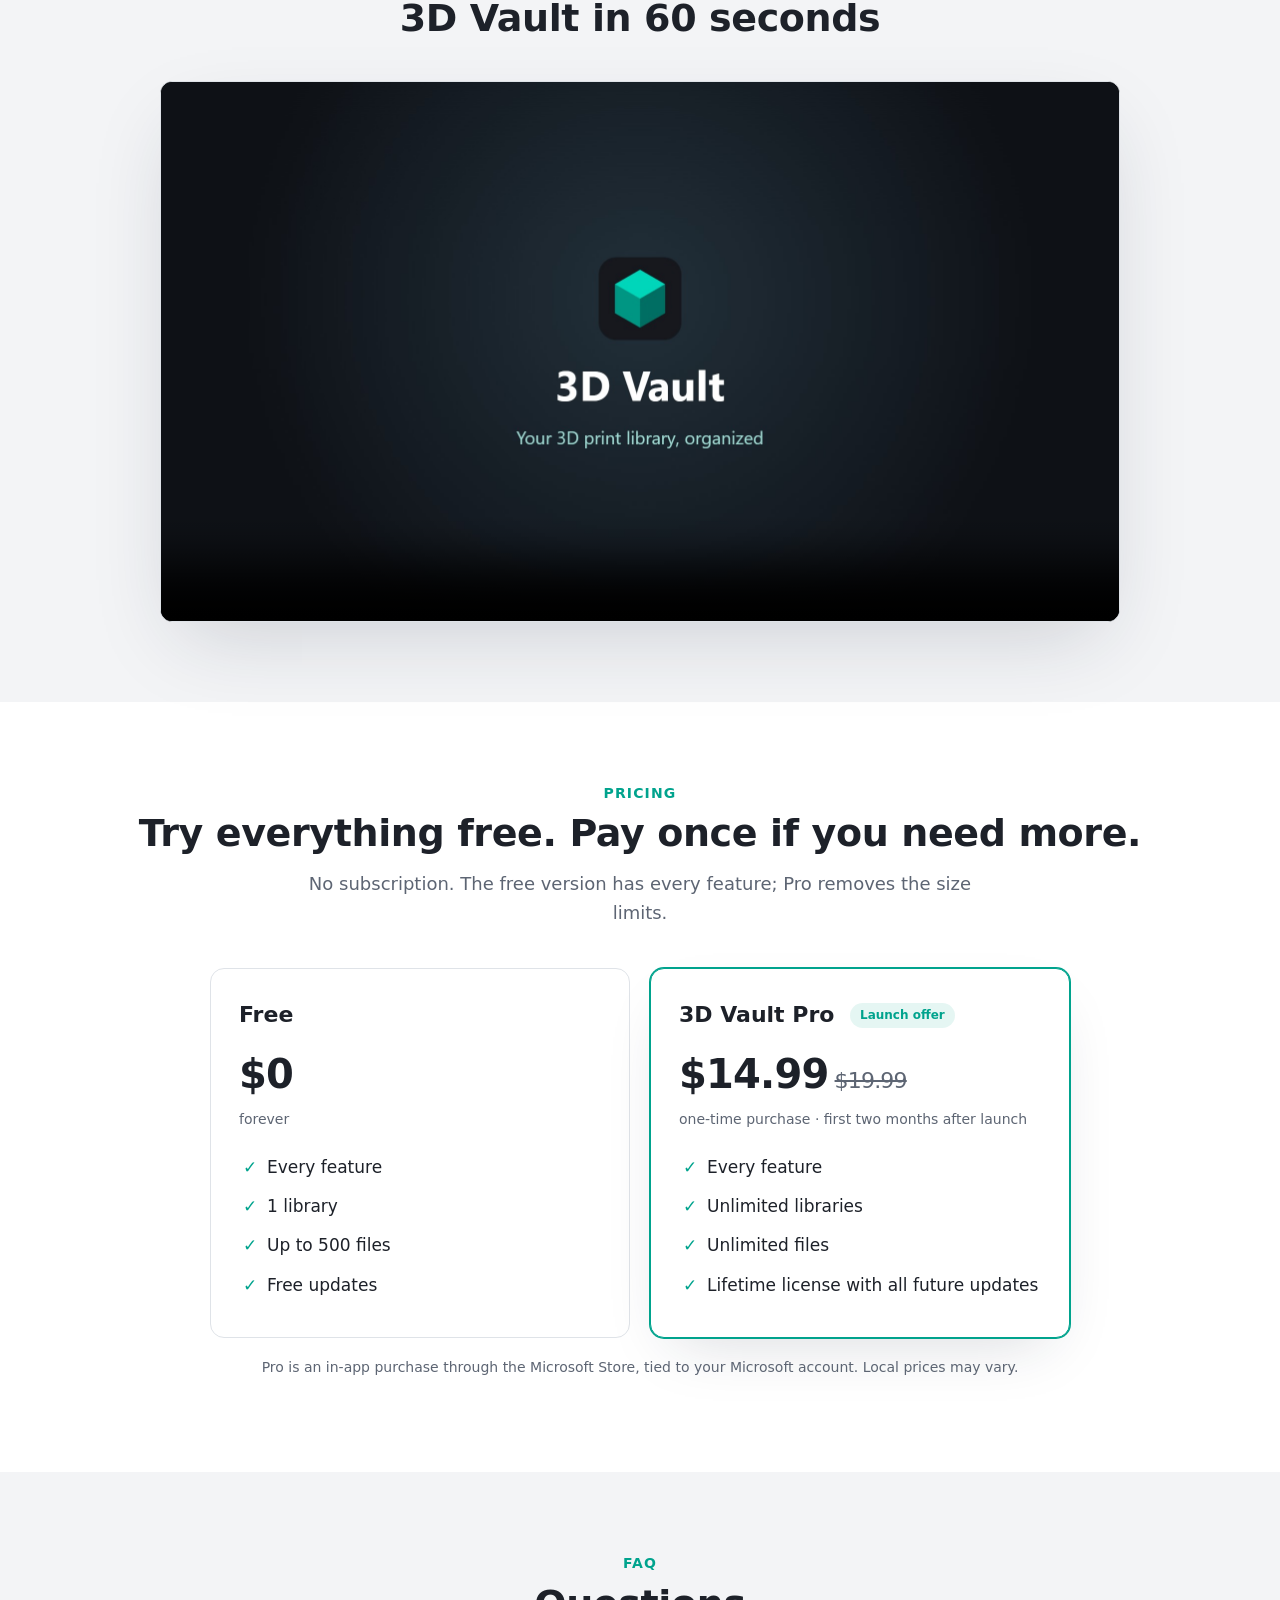
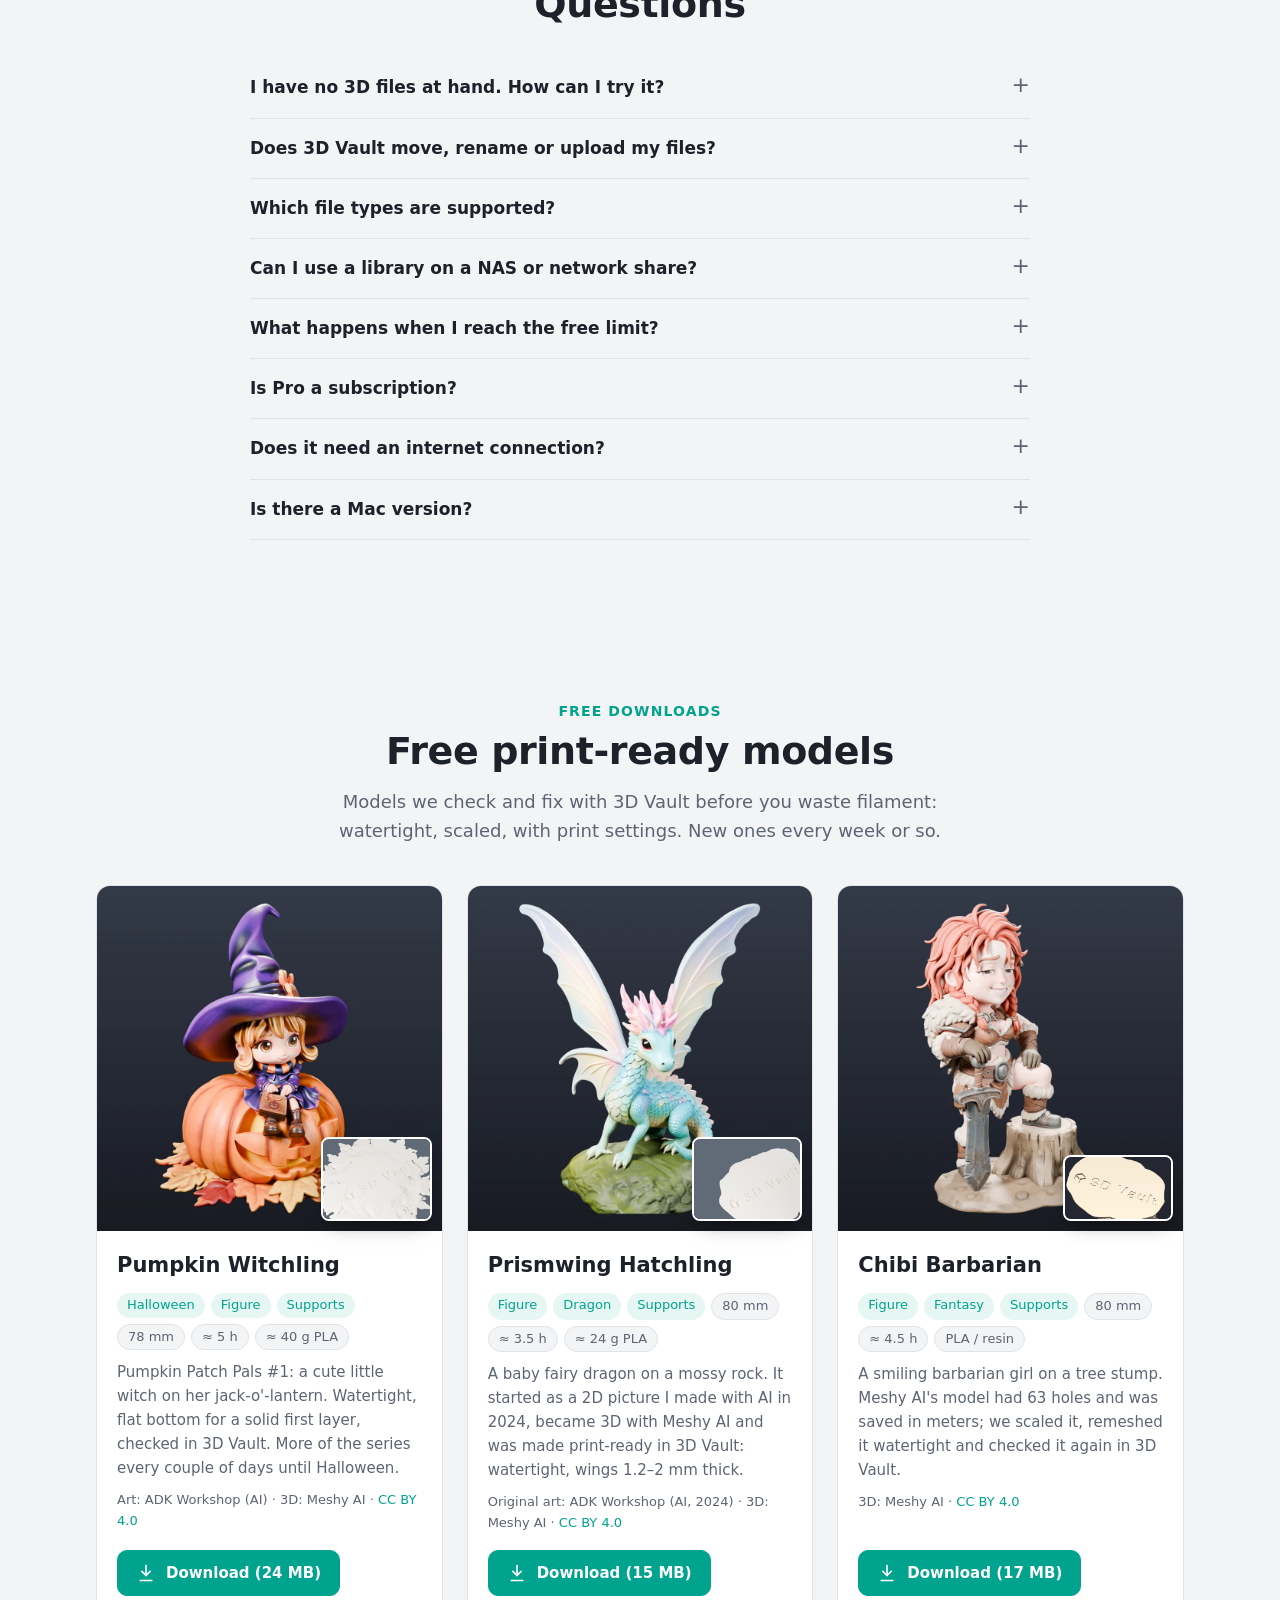
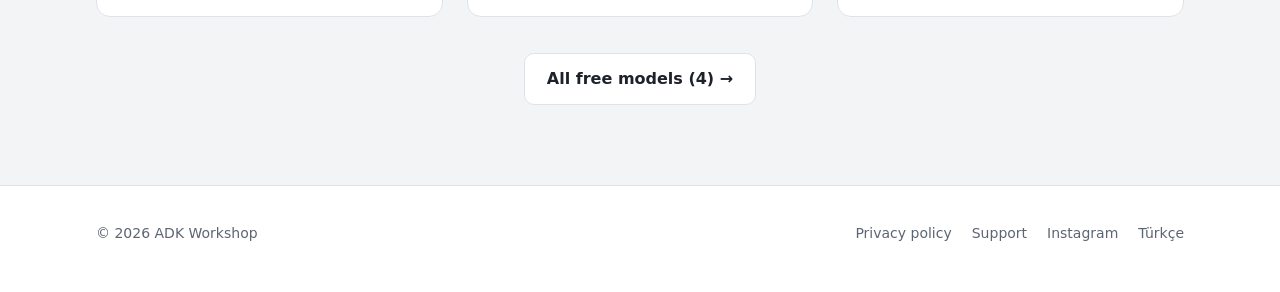
==== commit 9dd03d92: "Pumpkin Witchling (Pumpkin Patch Pals #1) ücretsiz model Co-Authored-By: Claude Opus 5.5 <noreply@an" ====
--- a/index.html
+++ b/index.html
@@ -244,6 +244,16 @@
       <p class="sub">Models we check and fix with 3D Vault before you waste filament: watertight, scaled, with print settings. New ones every week or so.</p>
     </div>
     <div class="mgrid">
+<article class="mcard" id="pumpkin-witchling">
+  <div class="mimg"><img class="main" src="assets/models/pumpkin-witchling.webp" alt="Pumpkin Witchling" loading="lazy"><img class="bottom" src="assets/models/pumpkin-witchling-bottom.webp" alt="the 3D Vault stamp under the base" loading="lazy"></div>
+  <div class="mbody">
+    <h3>Pumpkin Witchling</h3>
+    <div class="chips"><span class="chip">Halloween</span><span class="chip">Figure</span><span class="chip">Supports</span><span class="chip spec">78 mm</span><span class="chip spec">≈ 5 h</span><span class="chip spec">≈ 40 g PLA</span></div>
+    <p>Pumpkin Patch Pals #1: a cute little witch on her jack-o&#x27;-lantern. Watertight, flat bottom for a solid first layer, checked in 3D Vault. More of the series every couple of days until Halloween.</p>
+    <p class="credit">Art: ADK Workshop (AI) · 3D: Meshy AI · <a href="https://creativecommons.org/licenses/by/4.0/" target="_blank" rel="noopener">CC BY 4.0</a></p>
+    <div class="mbtns"><a class="btn primary" href="downloads/Pumpkin-Witchling-3DVault.zip" download><svg viewBox="0 0 24 24" fill="none" stroke="currentColor" stroke-width="2" stroke-linecap="round" stroke-linejoin="round"><path d="M12 3v12"/><path d="M7 10l5 5 5-5"/><path d="M5 21h14"/></svg>Download (24 MB)</a></div>
+  </div>
+</article>
 <article class="mcard" id="prismwing-hatchling">
   <div class="mimg"><img class="main" src="assets/models/prismwing-hatchling.webp" alt="Prismwing Hatchling" loading="lazy"><img class="bottom" src="assets/models/prismwing-hatchling-bottom.webp" alt="the 3D Vault stamp under the base" loading="lazy"></div>
   <div class="mbody">
@@ -264,18 +274,8 @@
     <div class="mbtns"><a class="btn primary" href="downloads/Chibi-Barbarian-3DVault.zip" download><svg viewBox="0 0 24 24" fill="none" stroke="currentColor" stroke-width="2" stroke-linecap="round" stroke-linejoin="round"><path d="M12 3v12"/><path d="M7 10l5 5 5-5"/><path d="M5 21h14"/></svg>Download (17 MB)</a></div>
   </div>
 </article>
-<article class="mcard" id="keychain">
-  <div class="mimg"><img class="main contain" src="assets/keychain.webp" alt="3D Vault Keychain" loading="lazy"></div>
-  <div class="mbody">
-    <h3>3D Vault Keychain</h3>
-    <div class="chips"><span class="chip">Keychain</span><span class="chip">2 colors</span><span class="chip">No supports</span><span class="chip spec">78 × 24 × 4 mm</span><span class="chip spec">≈ 25 min</span><span class="chip spec">≈ 6 g PLA</span></div>
-    <p>Dark base, teal logo and lettering. 3MF with two parts for AMS / multi-material printers, or STL for one color with a filament change at 3.0 mm.</p>
-    <p class="credit">Design: ADK Workshop · <a href="https://creativecommons.org/licenses/by/4.0/" target="_blank" rel="noopener">CC BY 4.0</a></p>
-    <div class="mbtns"><a class="btn primary" href="downloads/3DVault-Keychain.zip" download><svg viewBox="0 0 24 24" fill="none" stroke="currentColor" stroke-width="2" stroke-linecap="round" stroke-linejoin="round"><path d="M12 3v12"/><path d="M7 10l5 5 5-5"/><path d="M5 21h14"/></svg>Download (1 MB)</a><a class="btn" href="downloads/3DVault-Keychain.3mf" download>3MF only</a></div>
-  </div>
-</article>
-    </div>
-    <p class="more"><a class="btn" href="models/">All free models (3) →</a></p>
+    </div>
+    <p class="more"><a class="btn" href="models/">All free models (4) →</a></p>
   </div>
 </section>
 <!-- models:end -->
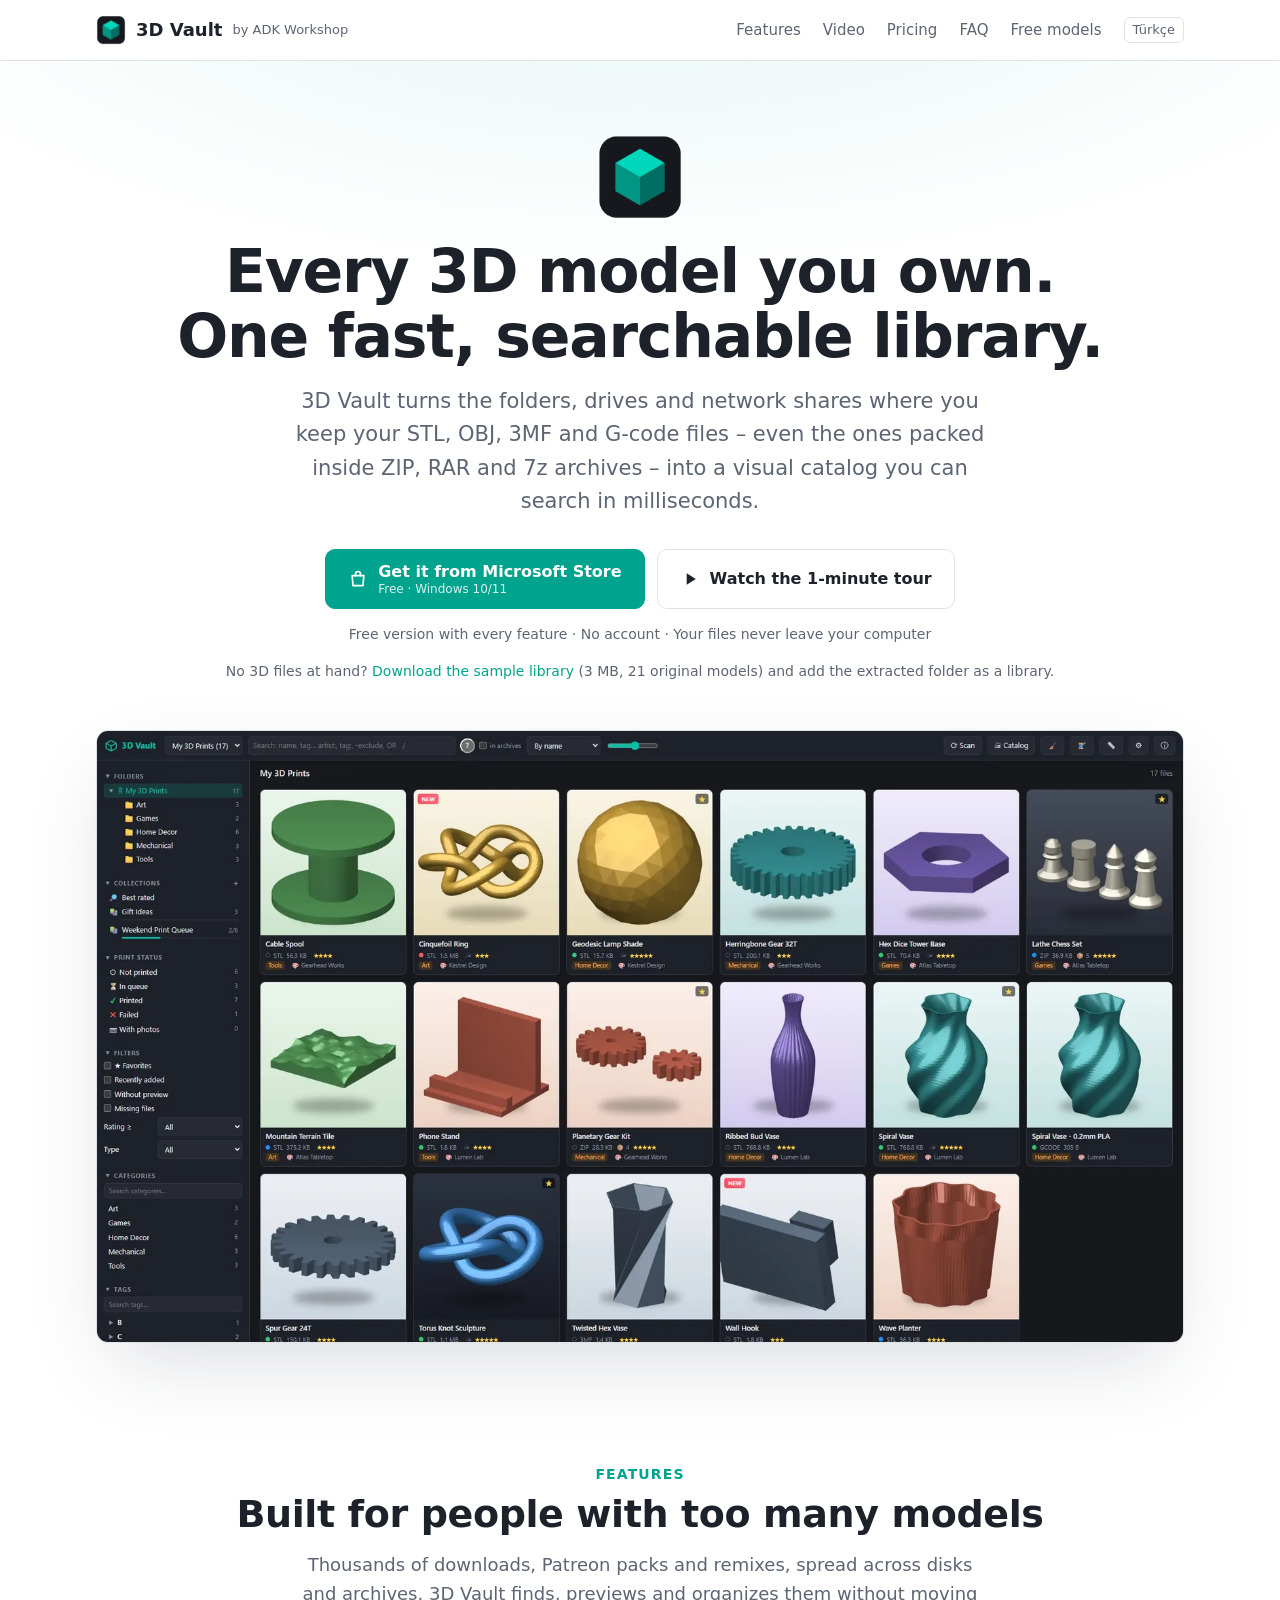
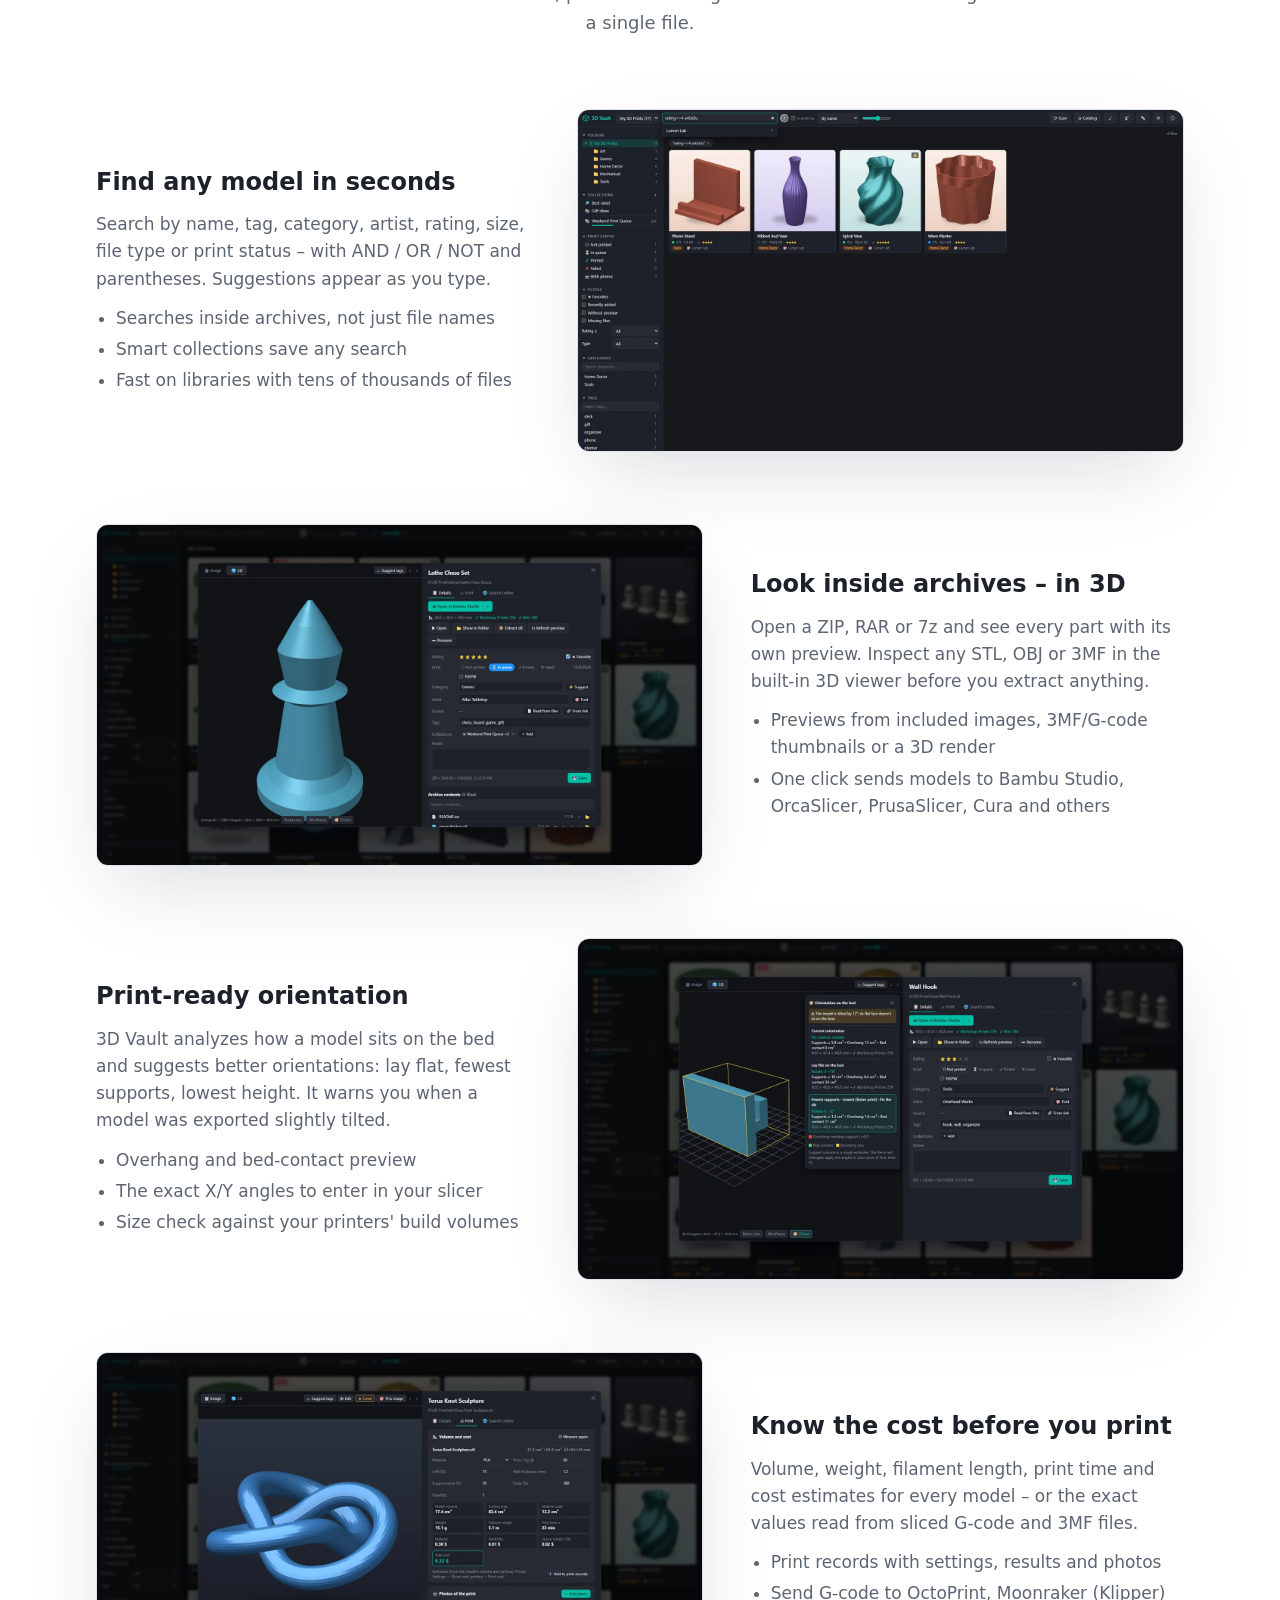
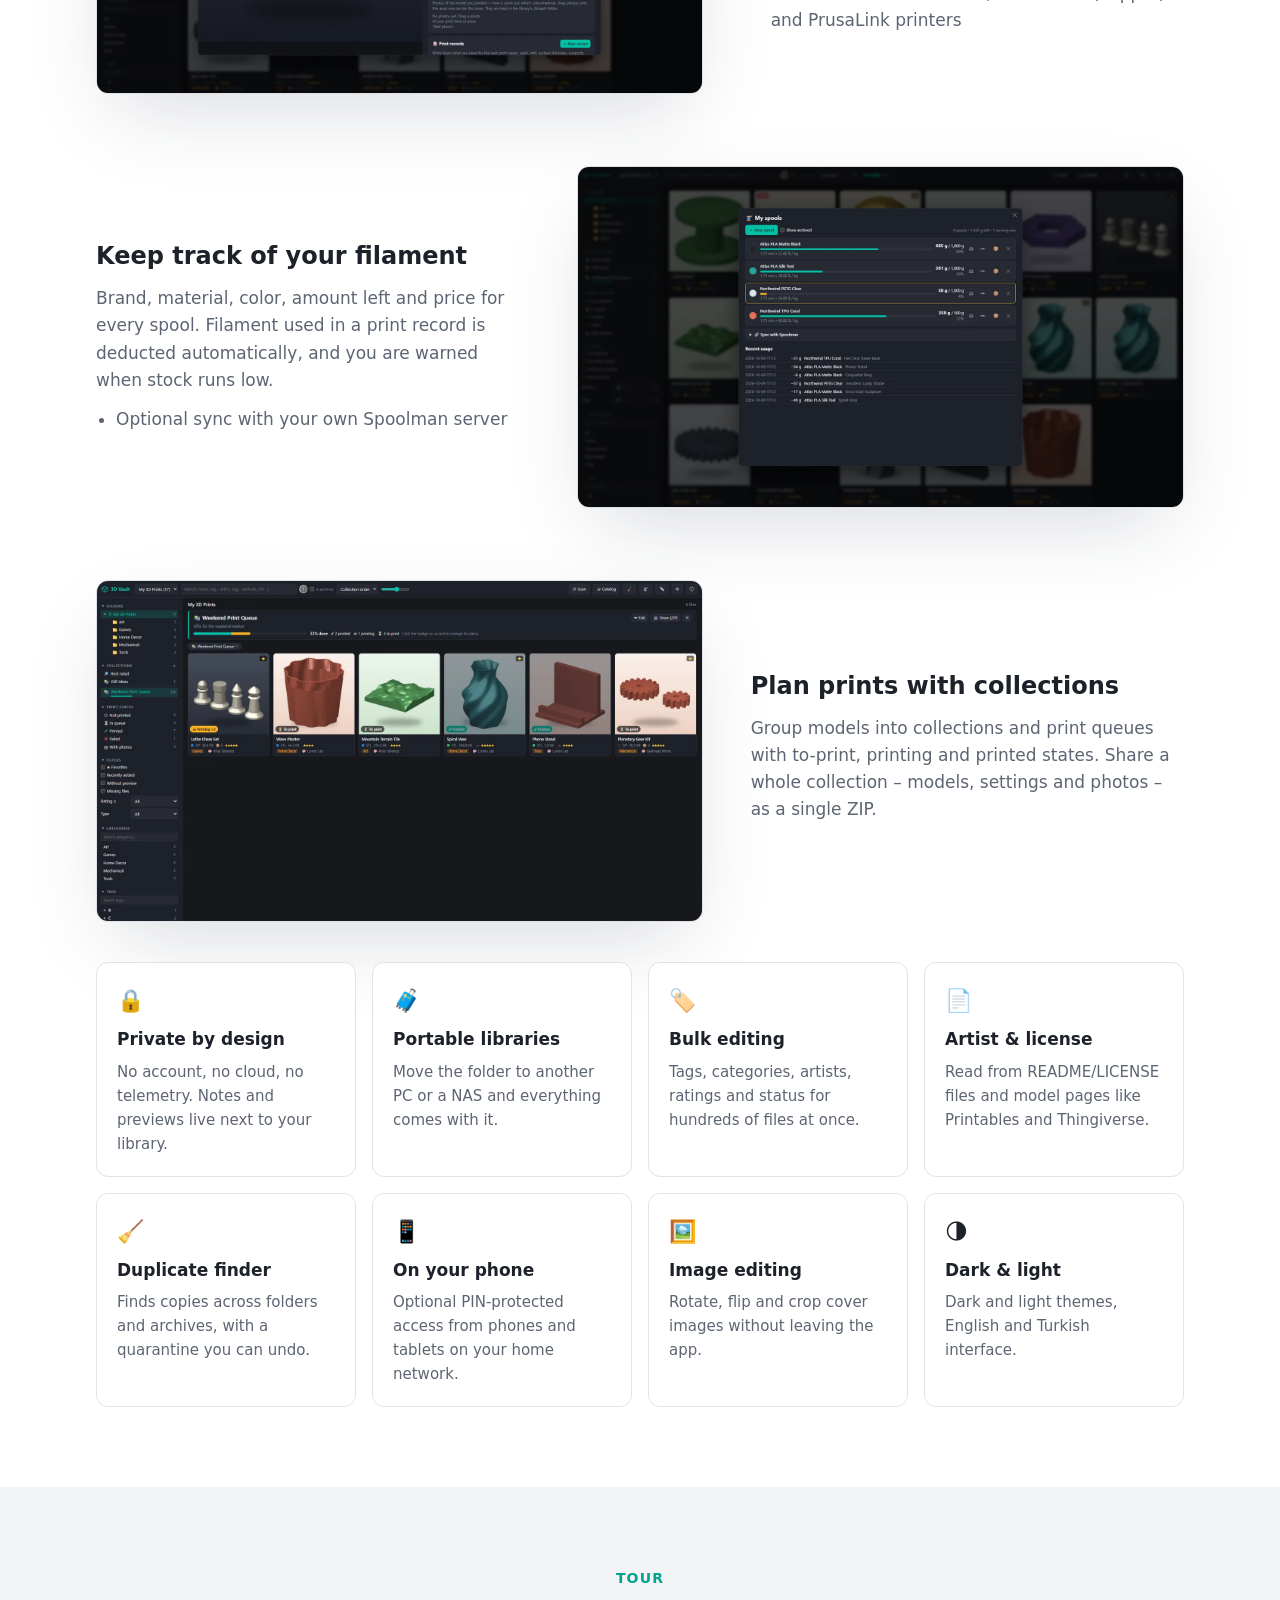
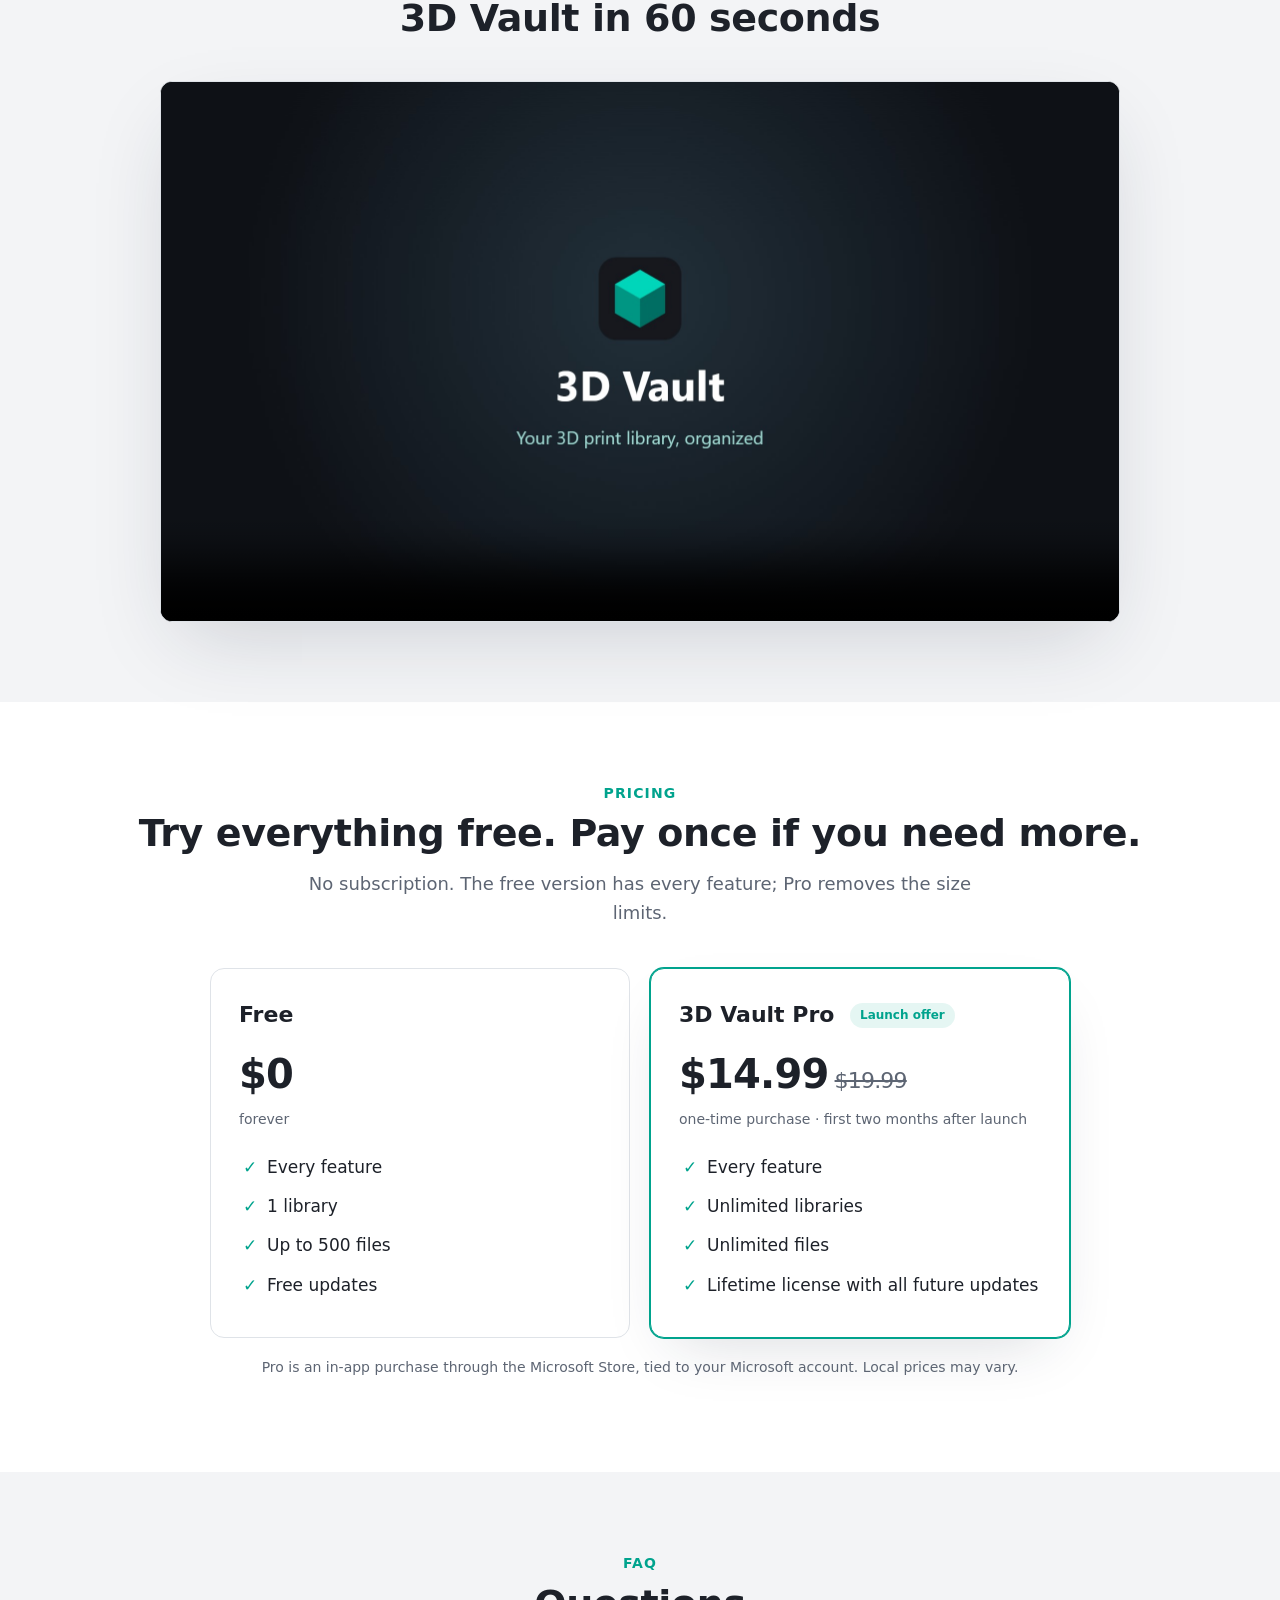
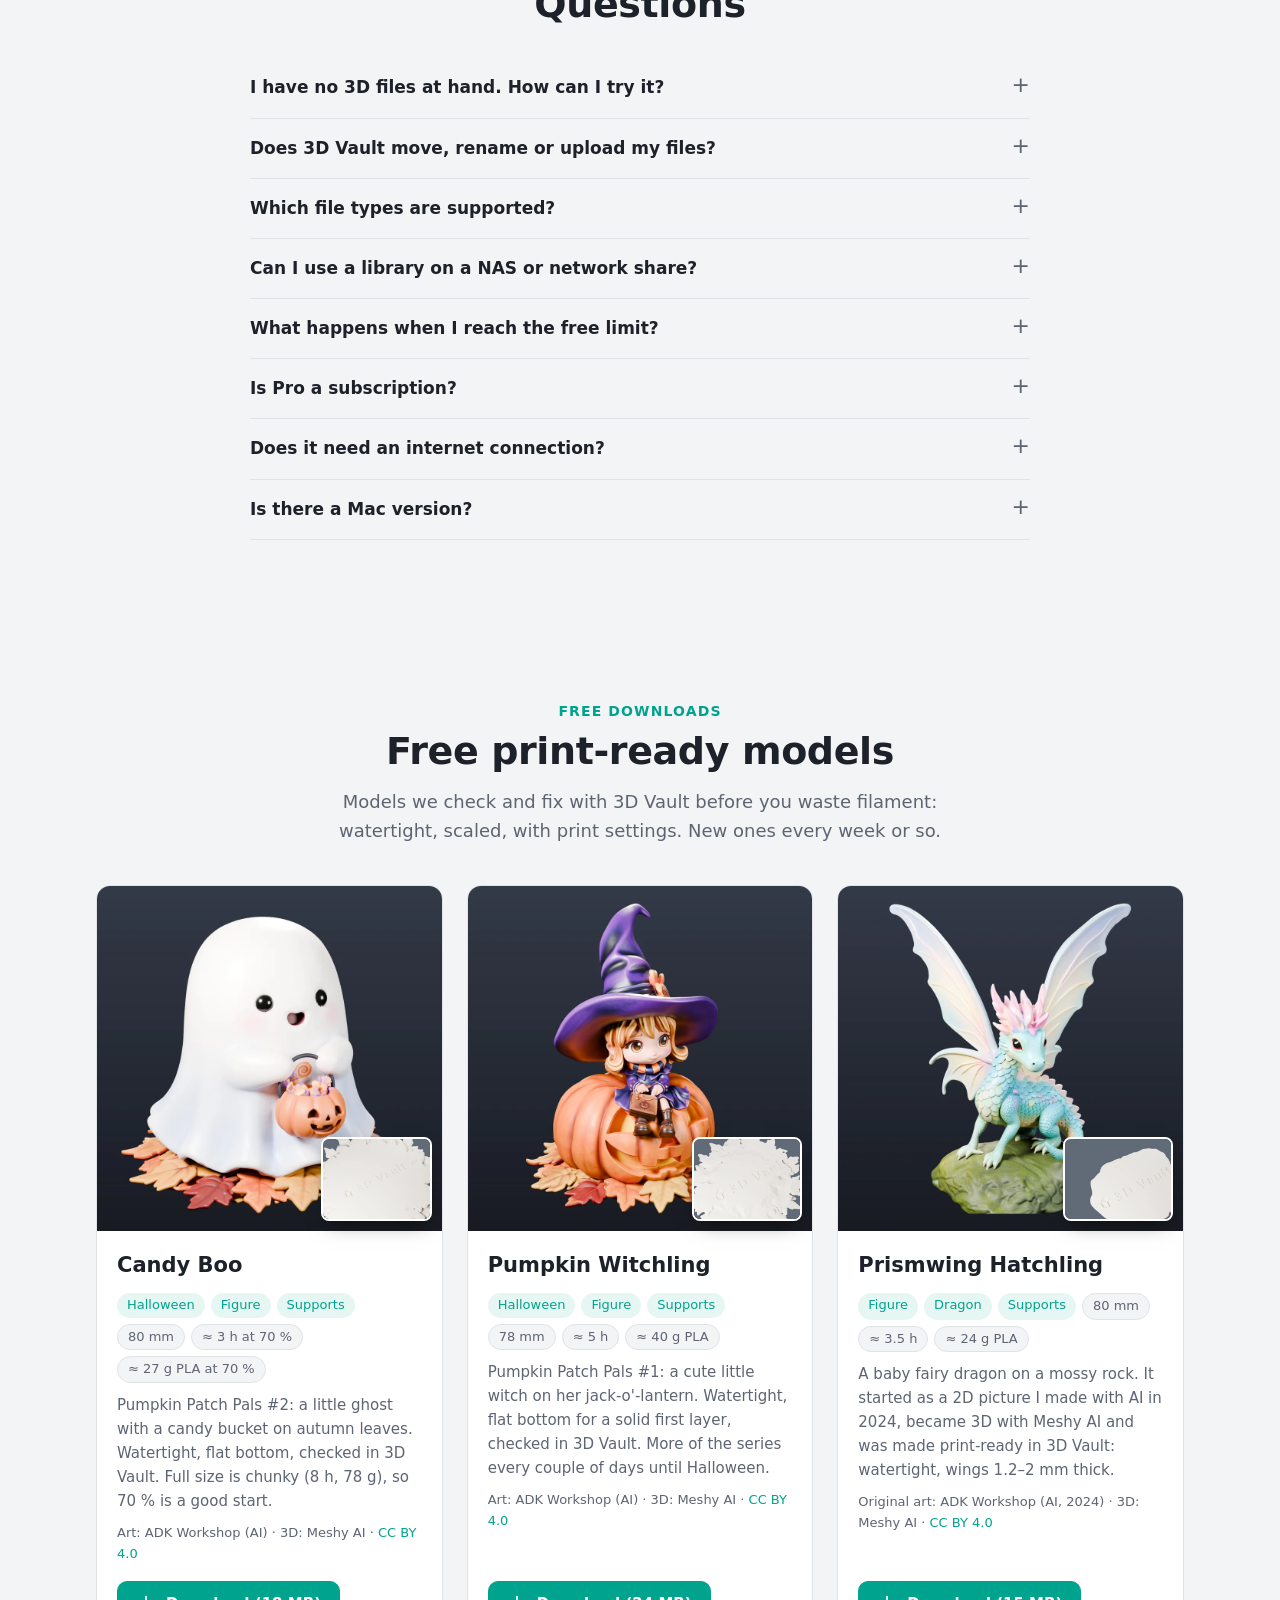
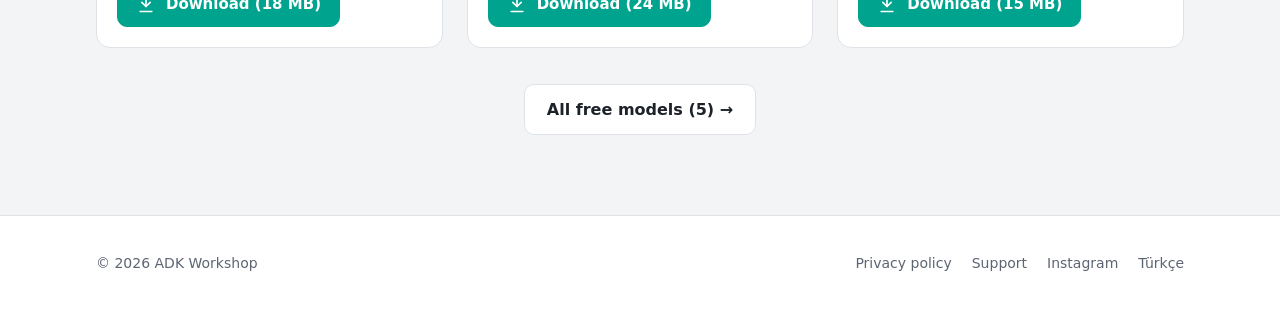
==== commit 0bbe289b: "Candy Boo (Pumpkin Patch Pals #2) ücretsiz model Co-Authored-By: Claude Opus 5.5 <noreply@anthropic." ====
--- a/index.html
+++ b/index.html
@@ -244,6 +244,16 @@
       <p class="sub">Models we check and fix with 3D Vault before you waste filament: watertight, scaled, with print settings. New ones every week or so.</p>
     </div>
     <div class="mgrid">
+<article class="mcard" id="candy-boo">
+  <div class="mimg"><img class="main" src="assets/models/candy-boo.webp" alt="Candy Boo" loading="lazy"><img class="bottom" src="assets/models/candy-boo-bottom.webp" alt="the 3D Vault stamp under the base" loading="lazy"></div>
+  <div class="mbody">
+    <h3>Candy Boo</h3>
+    <div class="chips"><span class="chip">Halloween</span><span class="chip">Figure</span><span class="chip">Supports</span><span class="chip spec">80 mm</span><span class="chip spec">≈ 3 h at 70 %</span><span class="chip spec">≈ 27 g PLA at 70 %</span></div>
+    <p>Pumpkin Patch Pals #2: a little ghost with a candy bucket on autumn leaves. Watertight, flat bottom, checked in 3D Vault. Full size is chunky (8 h, 78 g), so 70 % is a good start.</p>
+    <p class="credit">Art: ADK Workshop (AI) · 3D: Meshy AI · <a href="https://creativecommons.org/licenses/by/4.0/" target="_blank" rel="noopener">CC BY 4.0</a></p>
+    <div class="mbtns"><a class="btn primary" href="downloads/Candy-Boo-3DVault.zip" download><svg viewBox="0 0 24 24" fill="none" stroke="currentColor" stroke-width="2" stroke-linecap="round" stroke-linejoin="round"><path d="M12 3v12"/><path d="M7 10l5 5 5-5"/><path d="M5 21h14"/></svg>Download (18 MB)</a></div>
+  </div>
+</article>
 <article class="mcard" id="pumpkin-witchling">
   <div class="mimg"><img class="main" src="assets/models/pumpkin-witchling.webp" alt="Pumpkin Witchling" loading="lazy"><img class="bottom" src="assets/models/pumpkin-witchling-bottom.webp" alt="the 3D Vault stamp under the base" loading="lazy"></div>
   <div class="mbody">
@@ -264,18 +274,8 @@
     <div class="mbtns"><a class="btn primary" href="downloads/Prismwing-Hatchling-3DVault.zip" download><svg viewBox="0 0 24 24" fill="none" stroke="currentColor" stroke-width="2" stroke-linecap="round" stroke-linejoin="round"><path d="M12 3v12"/><path d="M7 10l5 5 5-5"/><path d="M5 21h14"/></svg>Download (15 MB)</a></div>
   </div>
 </article>
-<article class="mcard" id="chibi-barbarian">
-  <div class="mimg"><img class="main" src="assets/models/chibi-barbarian-color.webp" alt="Chibi Barbarian" loading="lazy"><img class="bottom" src="assets/models/chibi-barbarian-bottom.webp" alt="the 3D Vault stamp under the base" loading="lazy"></div>
-  <div class="mbody">
-    <h3>Chibi Barbarian</h3>
-    <div class="chips"><span class="chip">Figure</span><span class="chip">Fantasy</span><span class="chip">Supports</span><span class="chip spec">80 mm</span><span class="chip spec">≈ 4.5 h</span><span class="chip spec">PLA / resin</span></div>
-    <p>A smiling barbarian girl on a tree stump. Meshy AI&#x27;s model had 63 holes and was saved in meters; we scaled it, remeshed it watertight and checked it again in 3D Vault.</p>
-    <p class="credit">3D: Meshy AI · <a href="https://creativecommons.org/licenses/by/4.0/" target="_blank" rel="noopener">CC BY 4.0</a></p>
-    <div class="mbtns"><a class="btn primary" href="downloads/Chibi-Barbarian-3DVault.zip" download><svg viewBox="0 0 24 24" fill="none" stroke="currentColor" stroke-width="2" stroke-linecap="round" stroke-linejoin="round"><path d="M12 3v12"/><path d="M7 10l5 5 5-5"/><path d="M5 21h14"/></svg>Download (17 MB)</a></div>
-  </div>
-</article>
-    </div>
-    <p class="more"><a class="btn" href="models/">All free models (4) →</a></p>
+    </div>
+    <p class="more"><a class="btn" href="models/">All free models (5) →</a></p>
   </div>
 </section>
 <!-- models:end -->
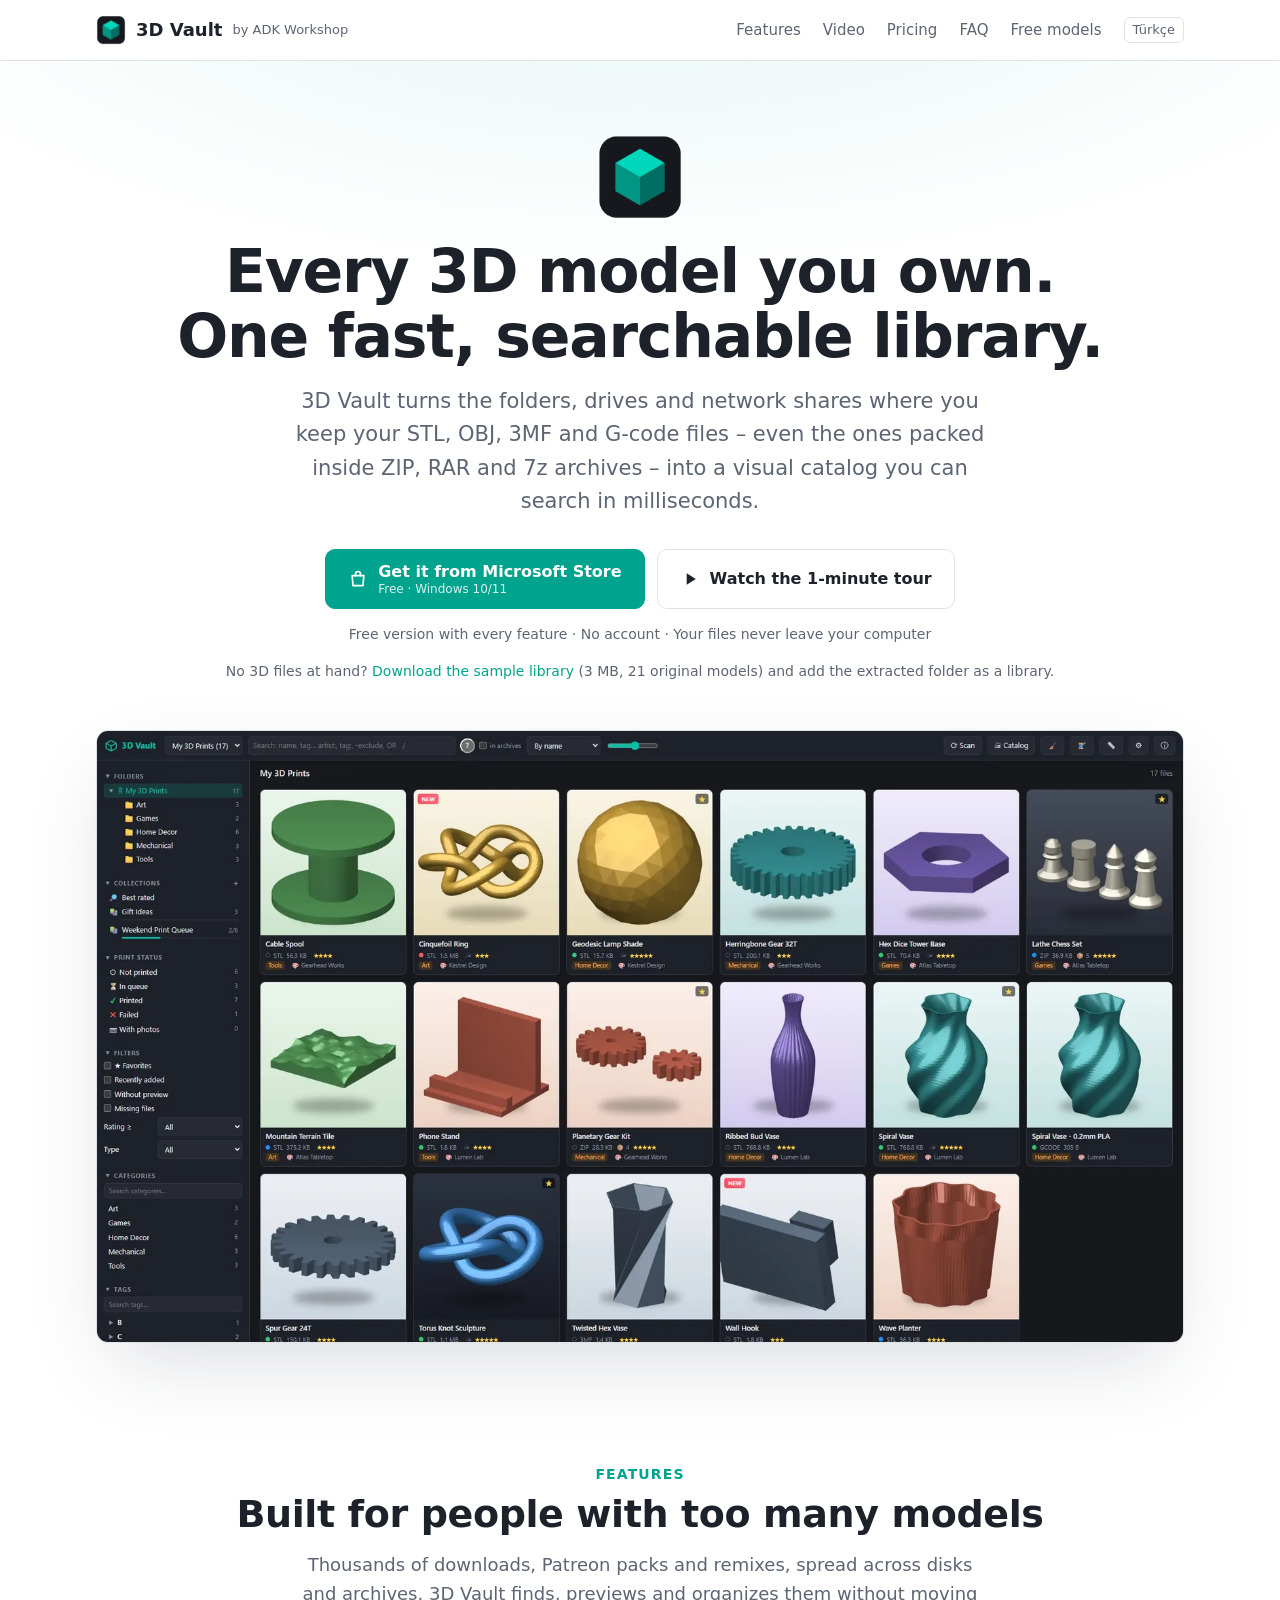
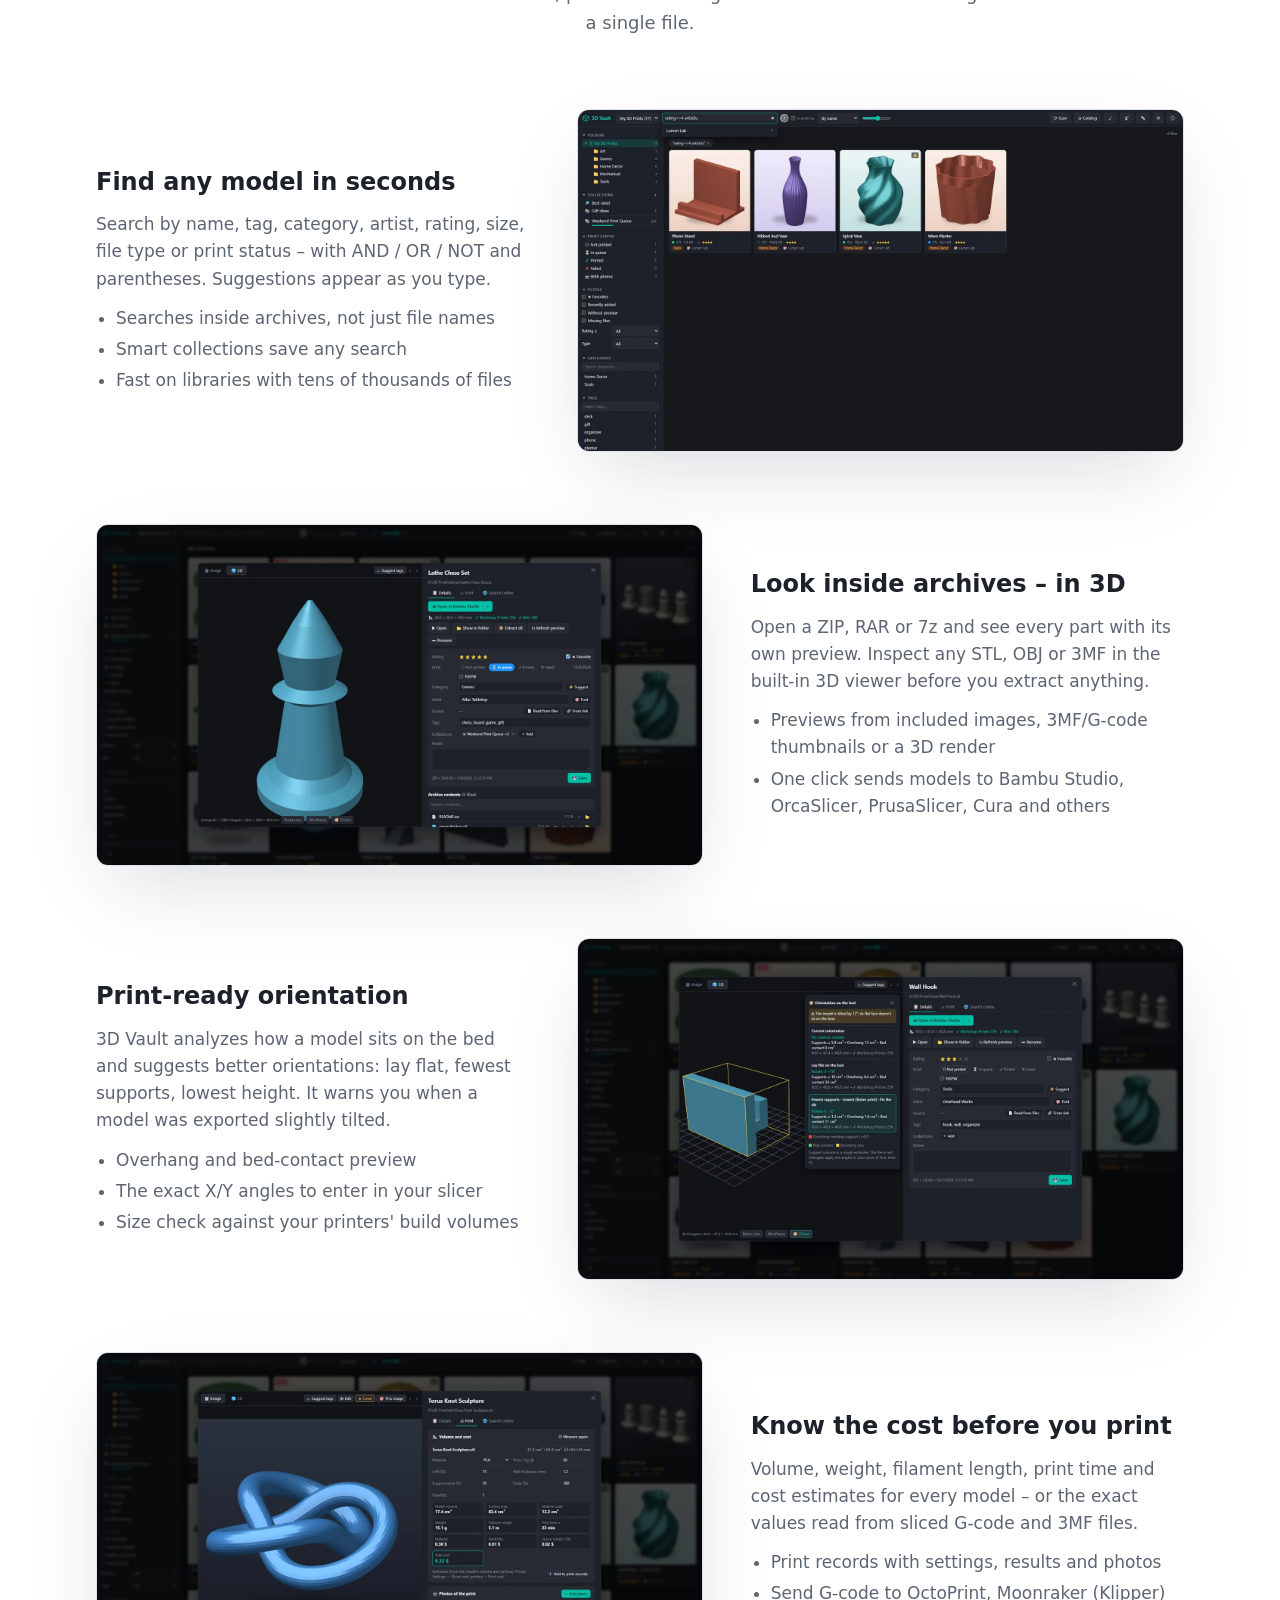
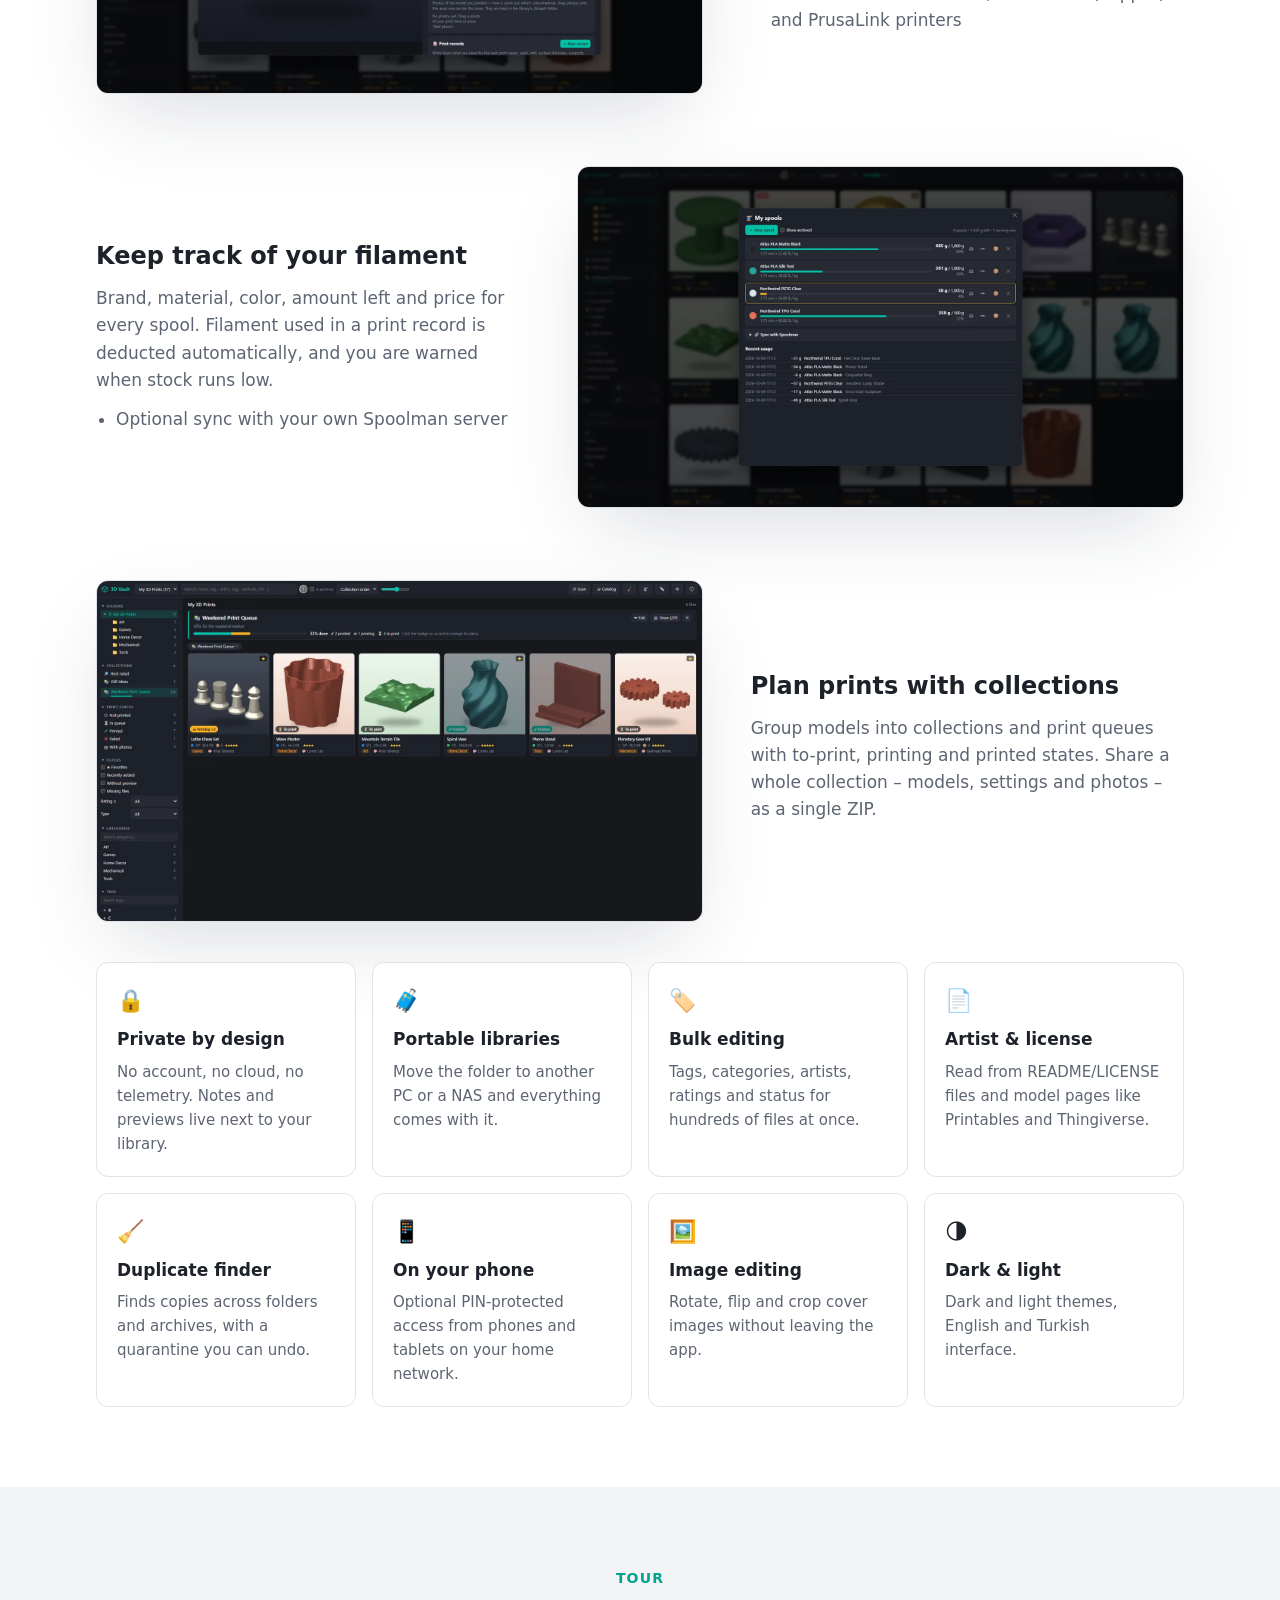
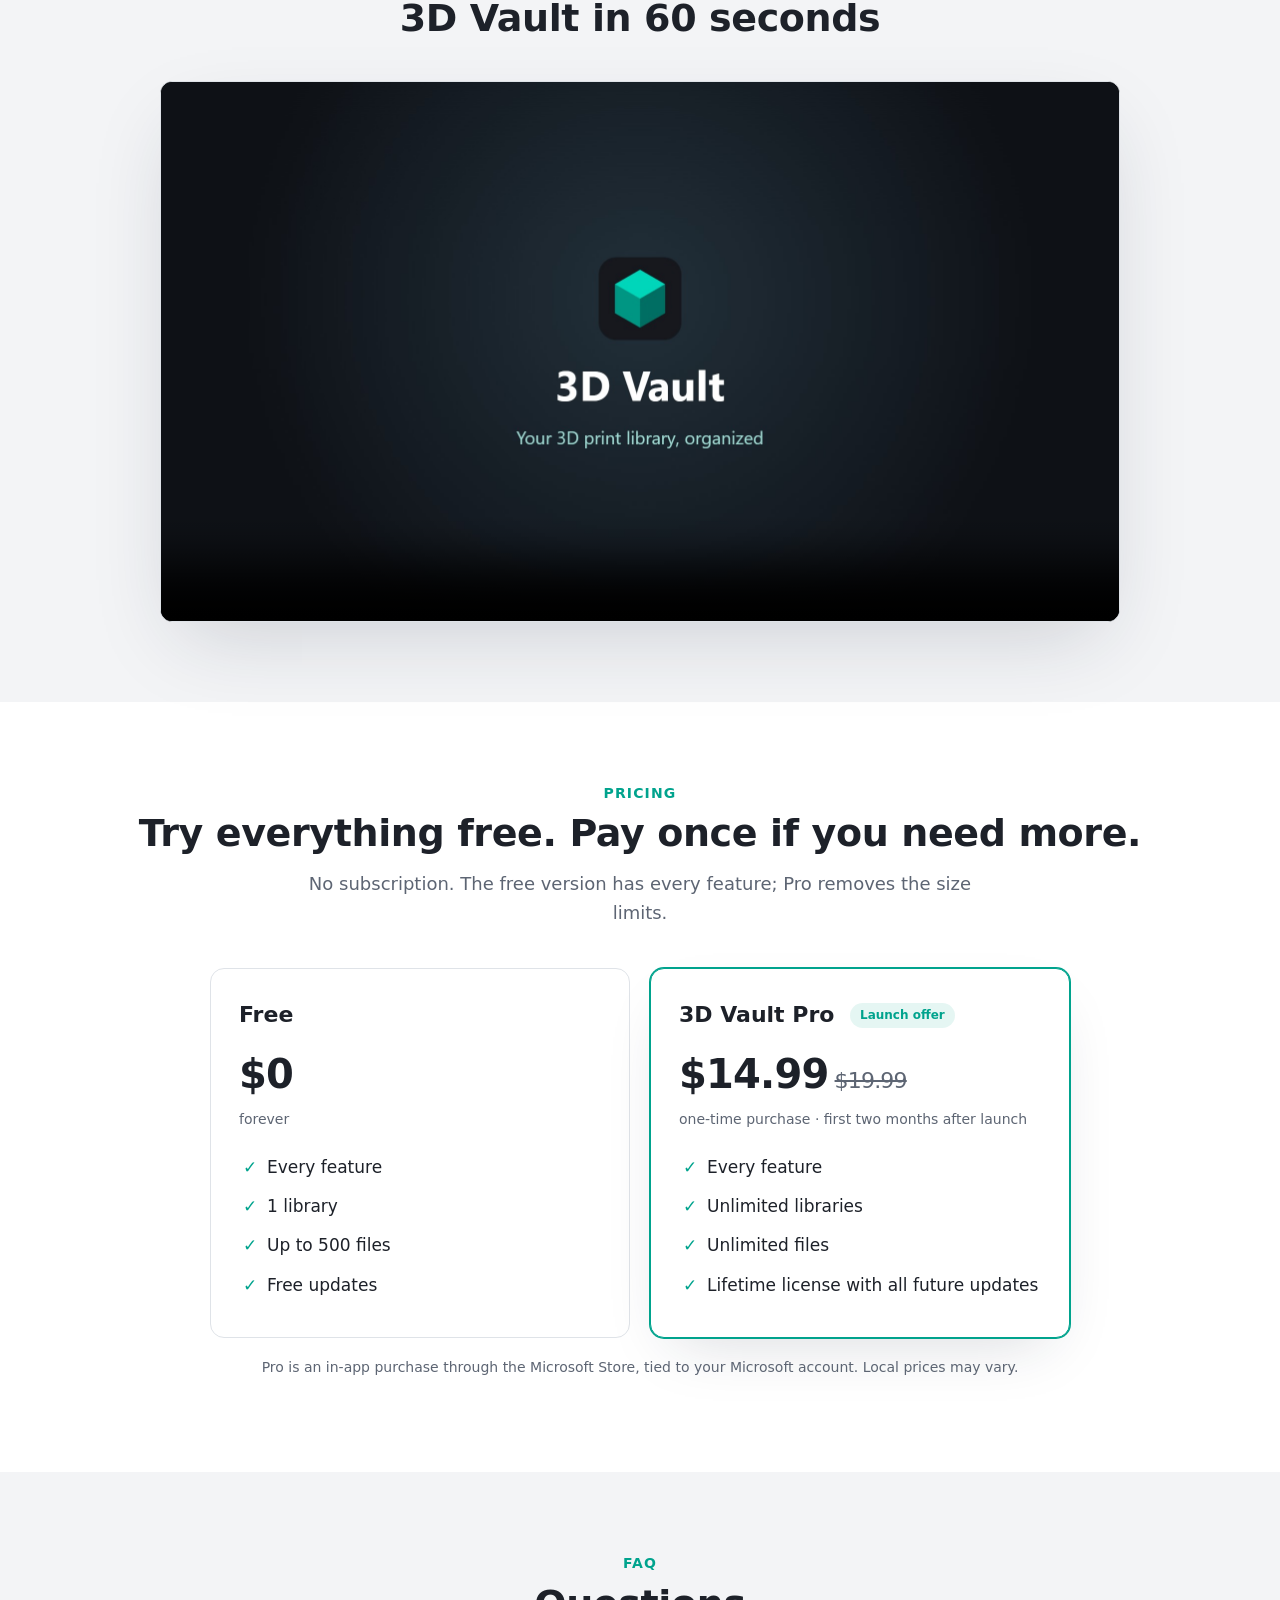
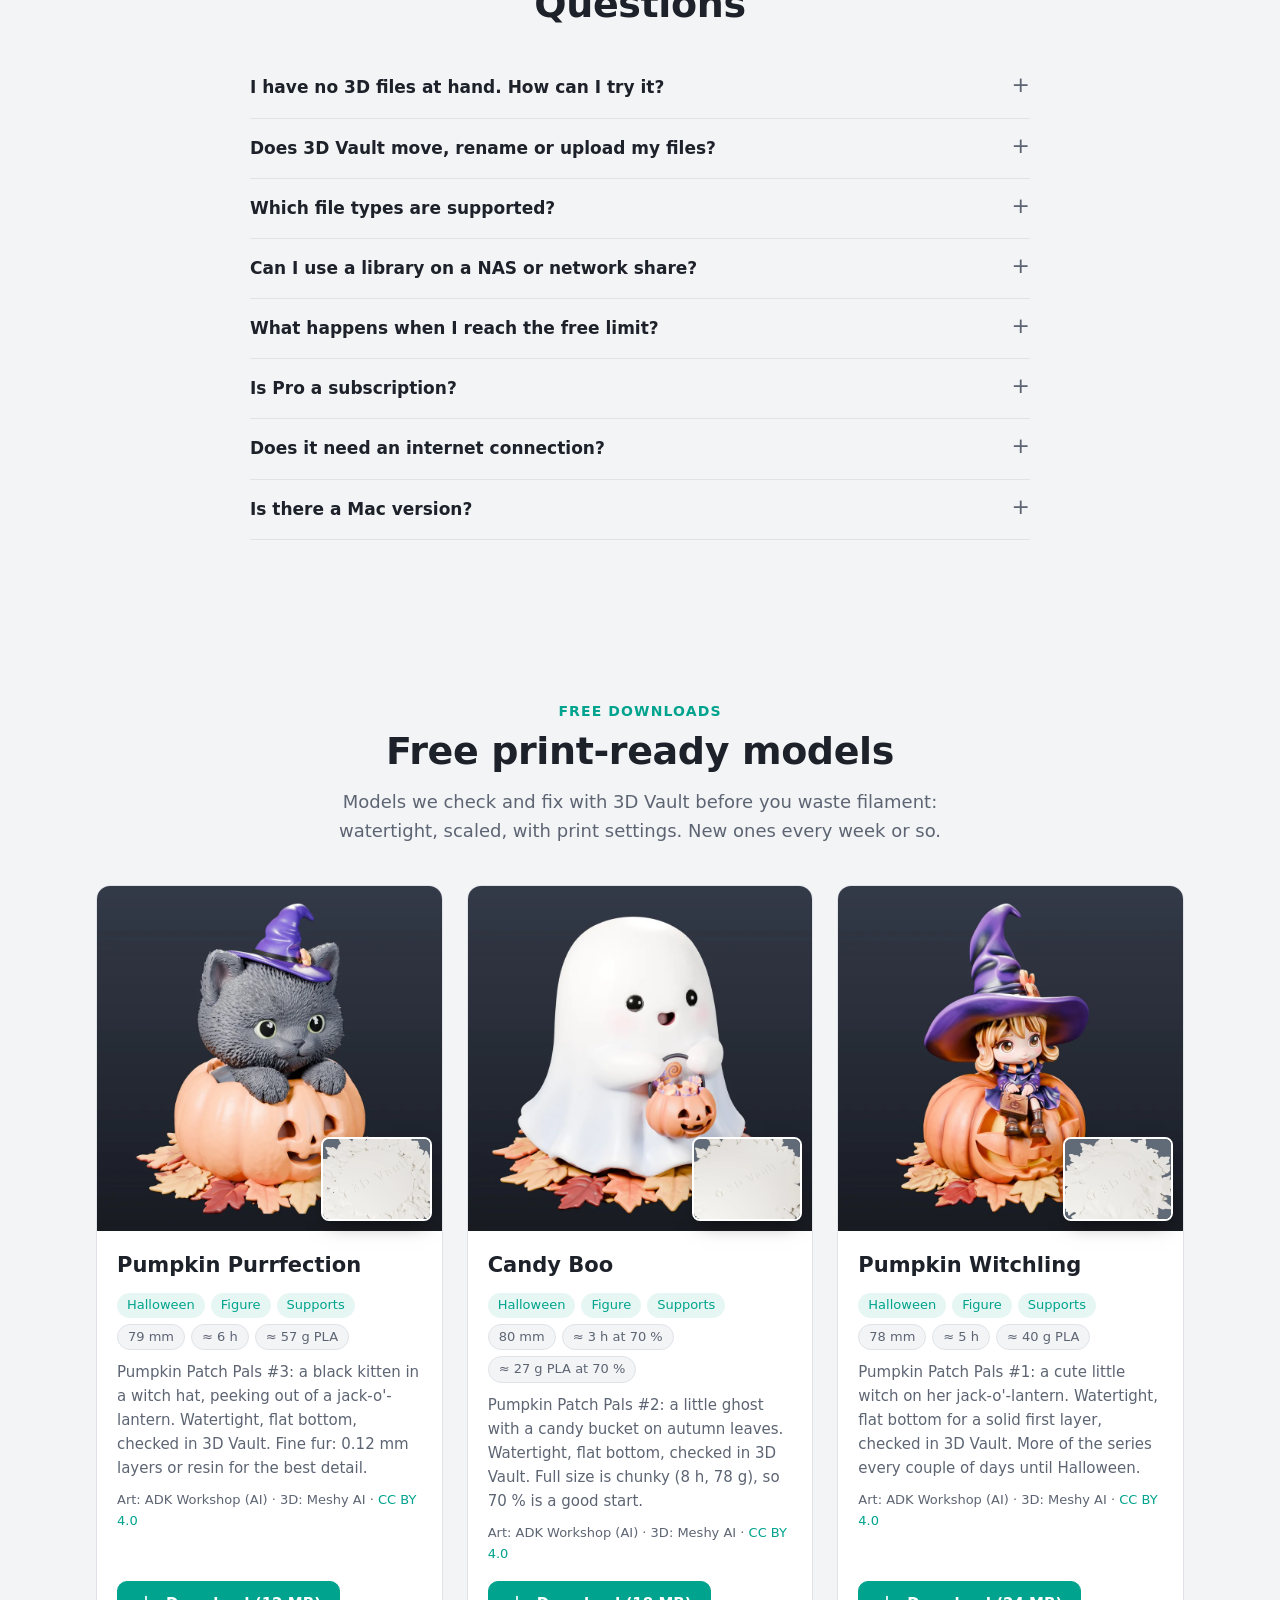
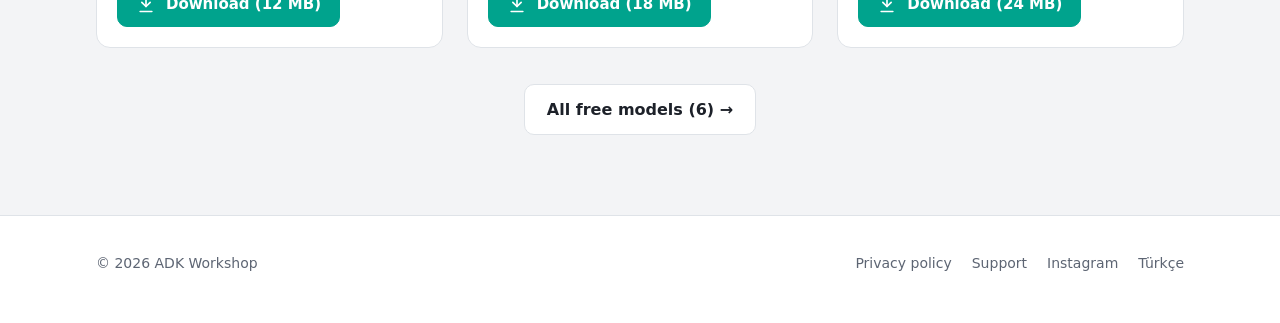
==== commit a3319300: "Pumpkin Purrfection (Pumpkin Patch Pals #3) ücretsiz model Co-Authored-By: Claude Opus 5.5 <noreply@" ====
--- a/index.html
+++ b/index.html
@@ -244,6 +244,16 @@
       <p class="sub">Models we check and fix with 3D Vault before you waste filament: watertight, scaled, with print settings. New ones every week or so.</p>
     </div>
     <div class="mgrid">
+<article class="mcard" id="pumpkin-purrfection">
+  <div class="mimg"><img class="main" src="assets/models/pumpkin-purrfection.webp" alt="Pumpkin Purrfection" loading="lazy"><img class="bottom" src="assets/models/pumpkin-purrfection-bottom.webp" alt="the 3D Vault stamp under the base" loading="lazy"></div>
+  <div class="mbody">
+    <h3>Pumpkin Purrfection</h3>
+    <div class="chips"><span class="chip">Halloween</span><span class="chip">Figure</span><span class="chip">Supports</span><span class="chip spec">79 mm</span><span class="chip spec">≈ 6 h</span><span class="chip spec">≈ 57 g PLA</span></div>
+    <p>Pumpkin Patch Pals #3: a black kitten in a witch hat, peeking out of a jack-o&#x27;-lantern. Watertight, flat bottom, checked in 3D Vault. Fine fur: 0.12 mm layers or resin for the best detail.</p>
+    <p class="credit">Art: ADK Workshop (AI) · 3D: Meshy AI · <a href="https://creativecommons.org/licenses/by/4.0/" target="_blank" rel="noopener">CC BY 4.0</a></p>
+    <div class="mbtns"><a class="btn primary" href="downloads/Pumpkin-Purrfection-3DVault.zip" download><svg viewBox="0 0 24 24" fill="none" stroke="currentColor" stroke-width="2" stroke-linecap="round" stroke-linejoin="round"><path d="M12 3v12"/><path d="M7 10l5 5 5-5"/><path d="M5 21h14"/></svg>Download (12 MB)</a></div>
+  </div>
+</article>
 <article class="mcard" id="candy-boo">
   <div class="mimg"><img class="main" src="assets/models/candy-boo.webp" alt="Candy Boo" loading="lazy"><img class="bottom" src="assets/models/candy-boo-bottom.webp" alt="the 3D Vault stamp under the base" loading="lazy"></div>
   <div class="mbody">
@@ -264,18 +274,8 @@
     <div class="mbtns"><a class="btn primary" href="downloads/Pumpkin-Witchling-3DVault.zip" download><svg viewBox="0 0 24 24" fill="none" stroke="currentColor" stroke-width="2" stroke-linecap="round" stroke-linejoin="round"><path d="M12 3v12"/><path d="M7 10l5 5 5-5"/><path d="M5 21h14"/></svg>Download (24 MB)</a></div>
   </div>
 </article>
-<article class="mcard" id="prismwing-hatchling">
-  <div class="mimg"><img class="main" src="assets/models/prismwing-hatchling.webp" alt="Prismwing Hatchling" loading="lazy"><img class="bottom" src="assets/models/prismwing-hatchling-bottom.webp" alt="the 3D Vault stamp under the base" loading="lazy"></div>
-  <div class="mbody">
-    <h3>Prismwing Hatchling</h3>
-    <div class="chips"><span class="chip">Figure</span><span class="chip">Dragon</span><span class="chip">Supports</span><span class="chip spec">80 mm</span><span class="chip spec">≈ 3.5 h</span><span class="chip spec">≈ 24 g PLA</span></div>
-    <p>A baby fairy dragon on a mossy rock. It started as a 2D picture I made with AI in 2024, became 3D with Meshy AI and was made print-ready in 3D Vault: watertight, wings 1.2–2 mm thick.</p>
-    <p class="credit">Original art: ADK Workshop (AI, 2024) · 3D: Meshy AI · <a href="https://creativecommons.org/licenses/by/4.0/" target="_blank" rel="noopener">CC BY 4.0</a></p>
-    <div class="mbtns"><a class="btn primary" href="downloads/Prismwing-Hatchling-3DVault.zip" download><svg viewBox="0 0 24 24" fill="none" stroke="currentColor" stroke-width="2" stroke-linecap="round" stroke-linejoin="round"><path d="M12 3v12"/><path d="M7 10l5 5 5-5"/><path d="M5 21h14"/></svg>Download (15 MB)</a></div>
-  </div>
-</article>
-    </div>
-    <p class="more"><a class="btn" href="models/">All free models (5) →</a></p>
+    </div>
+    <p class="more"><a class="btn" href="models/">All free models (6) →</a></p>
   </div>
 </section>
 <!-- models:end -->
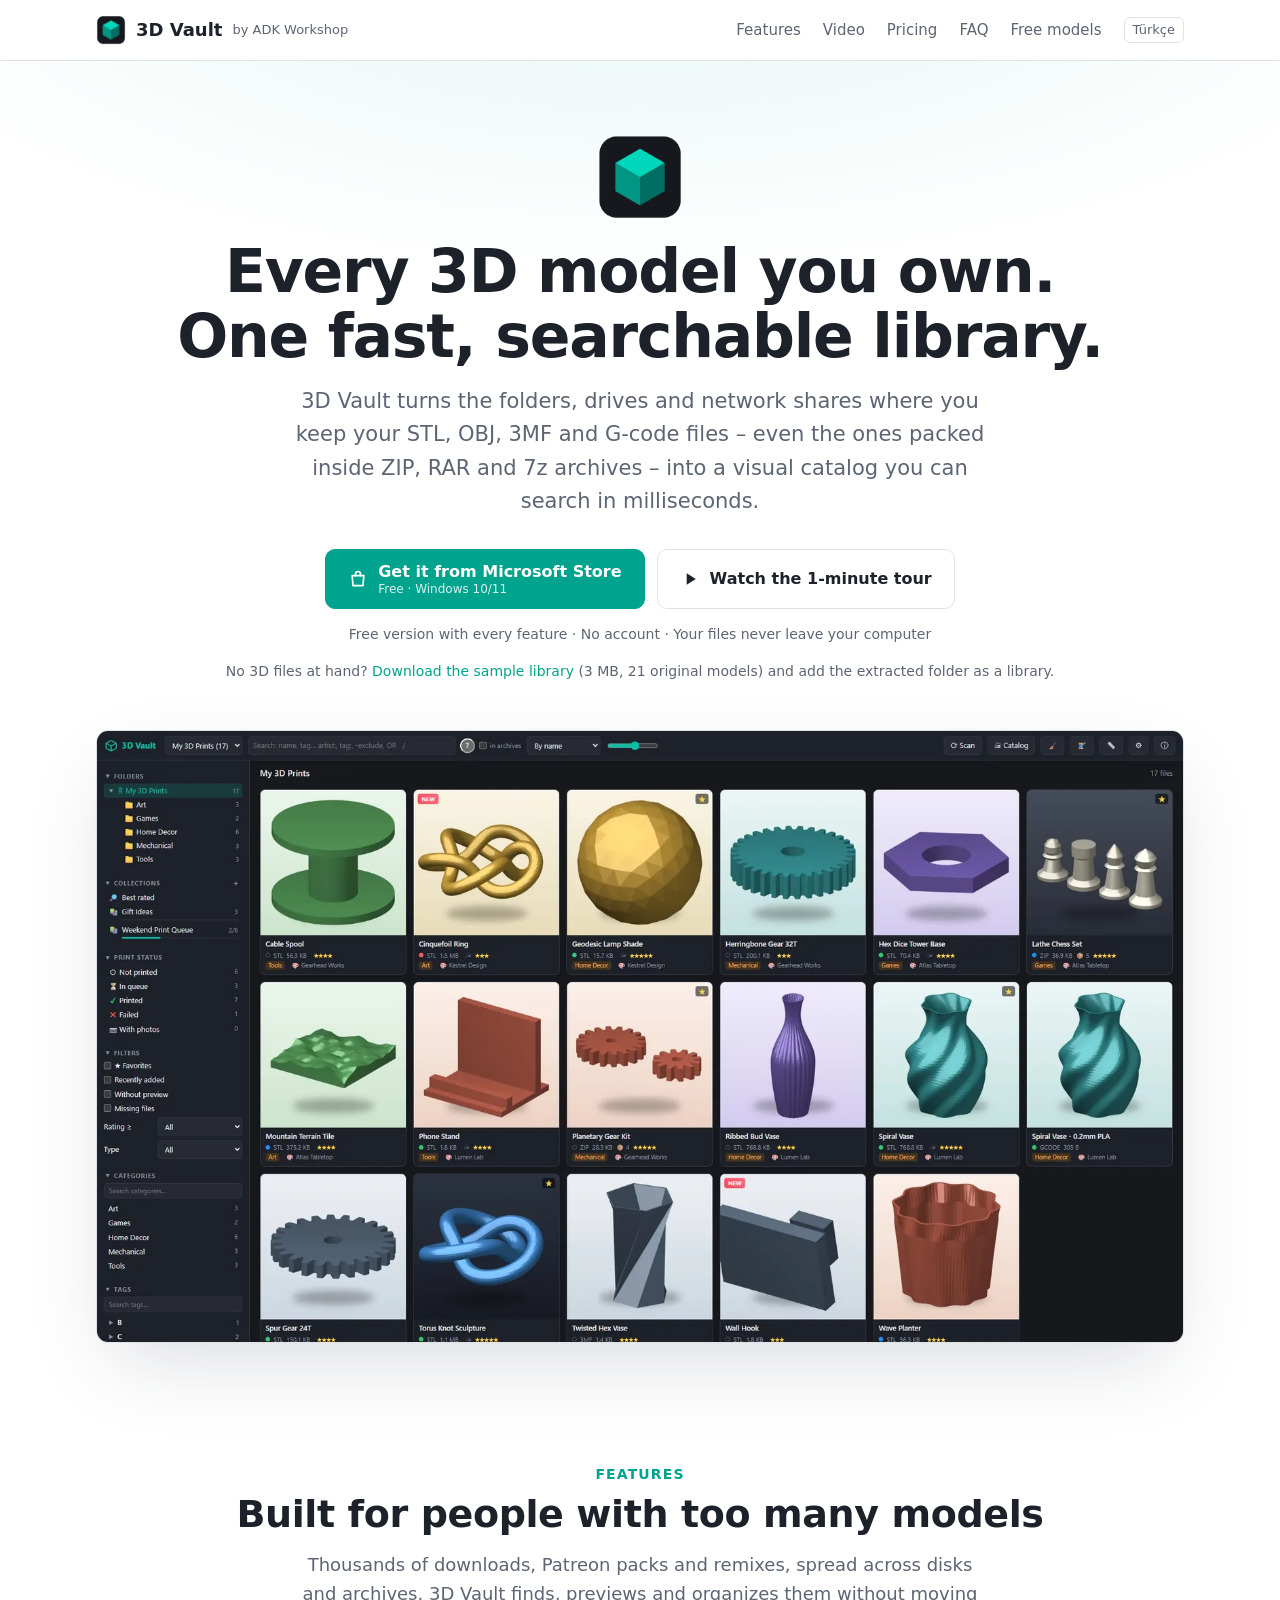
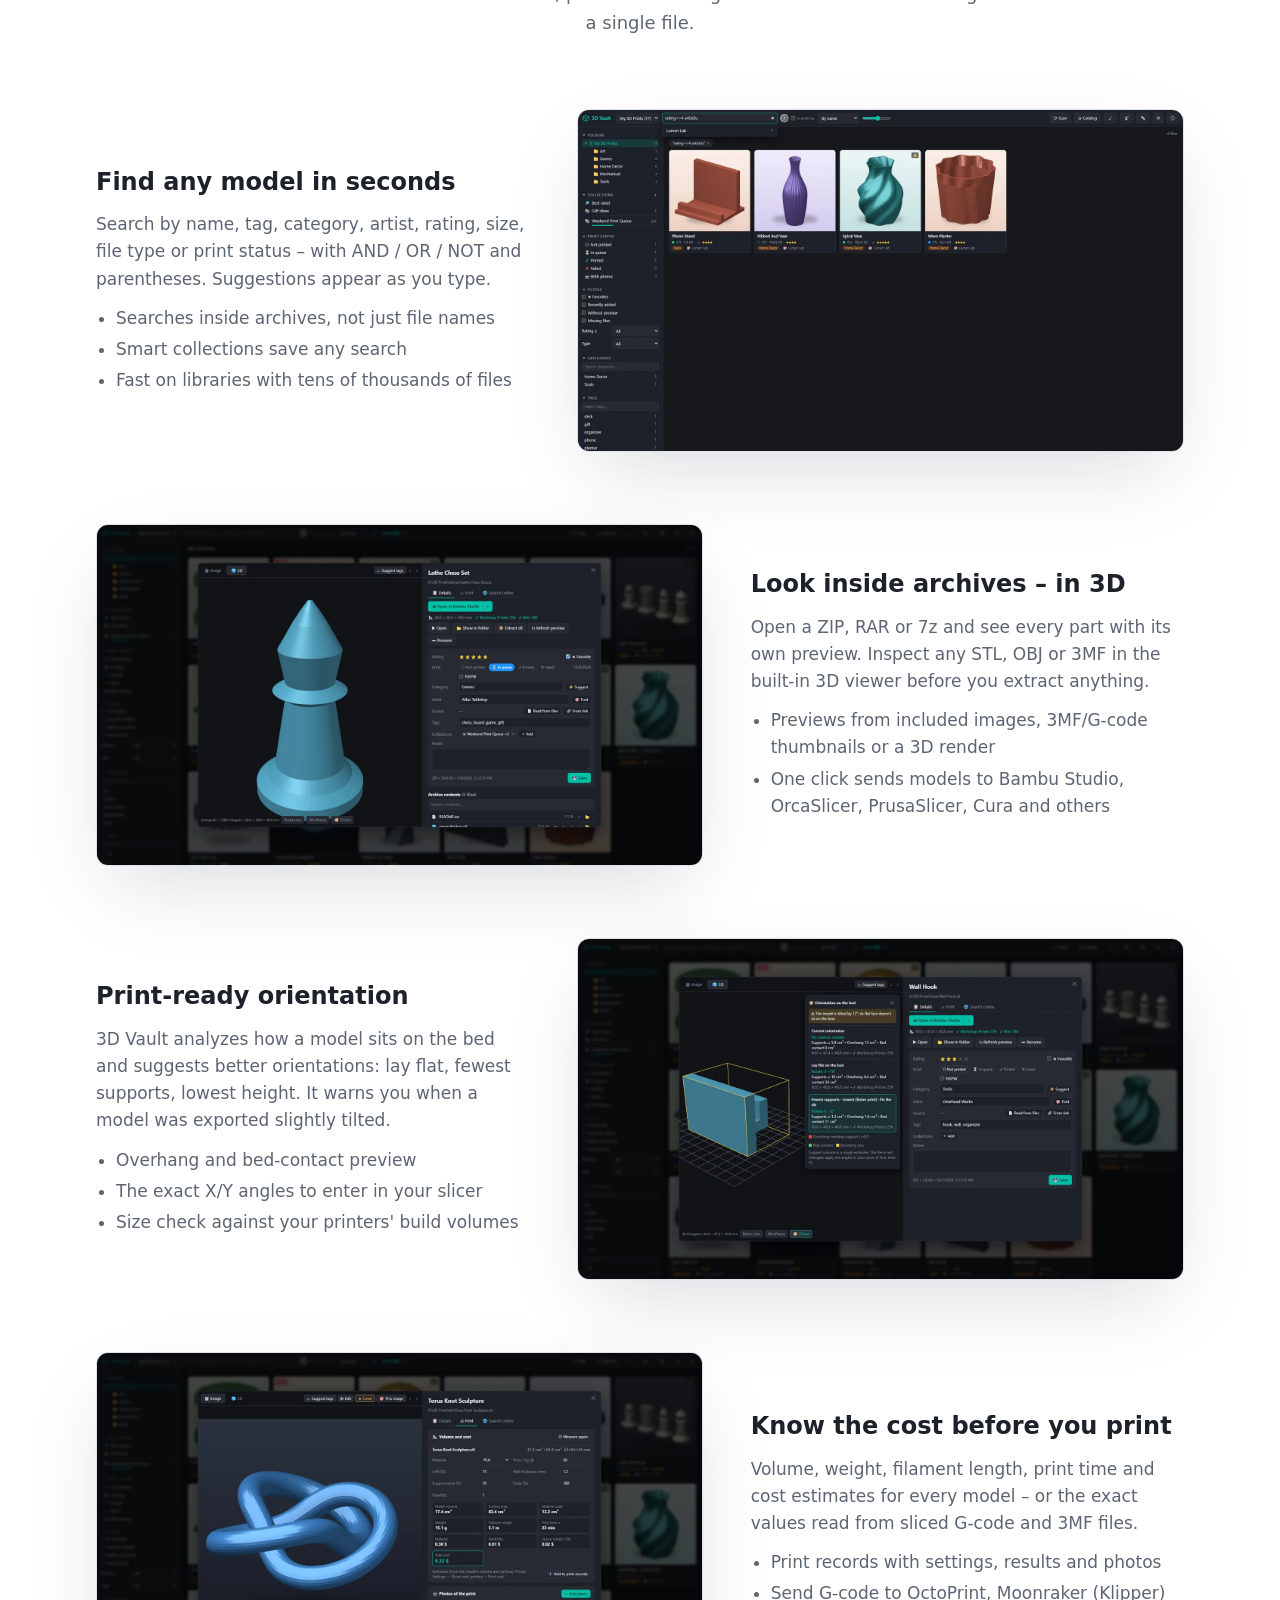
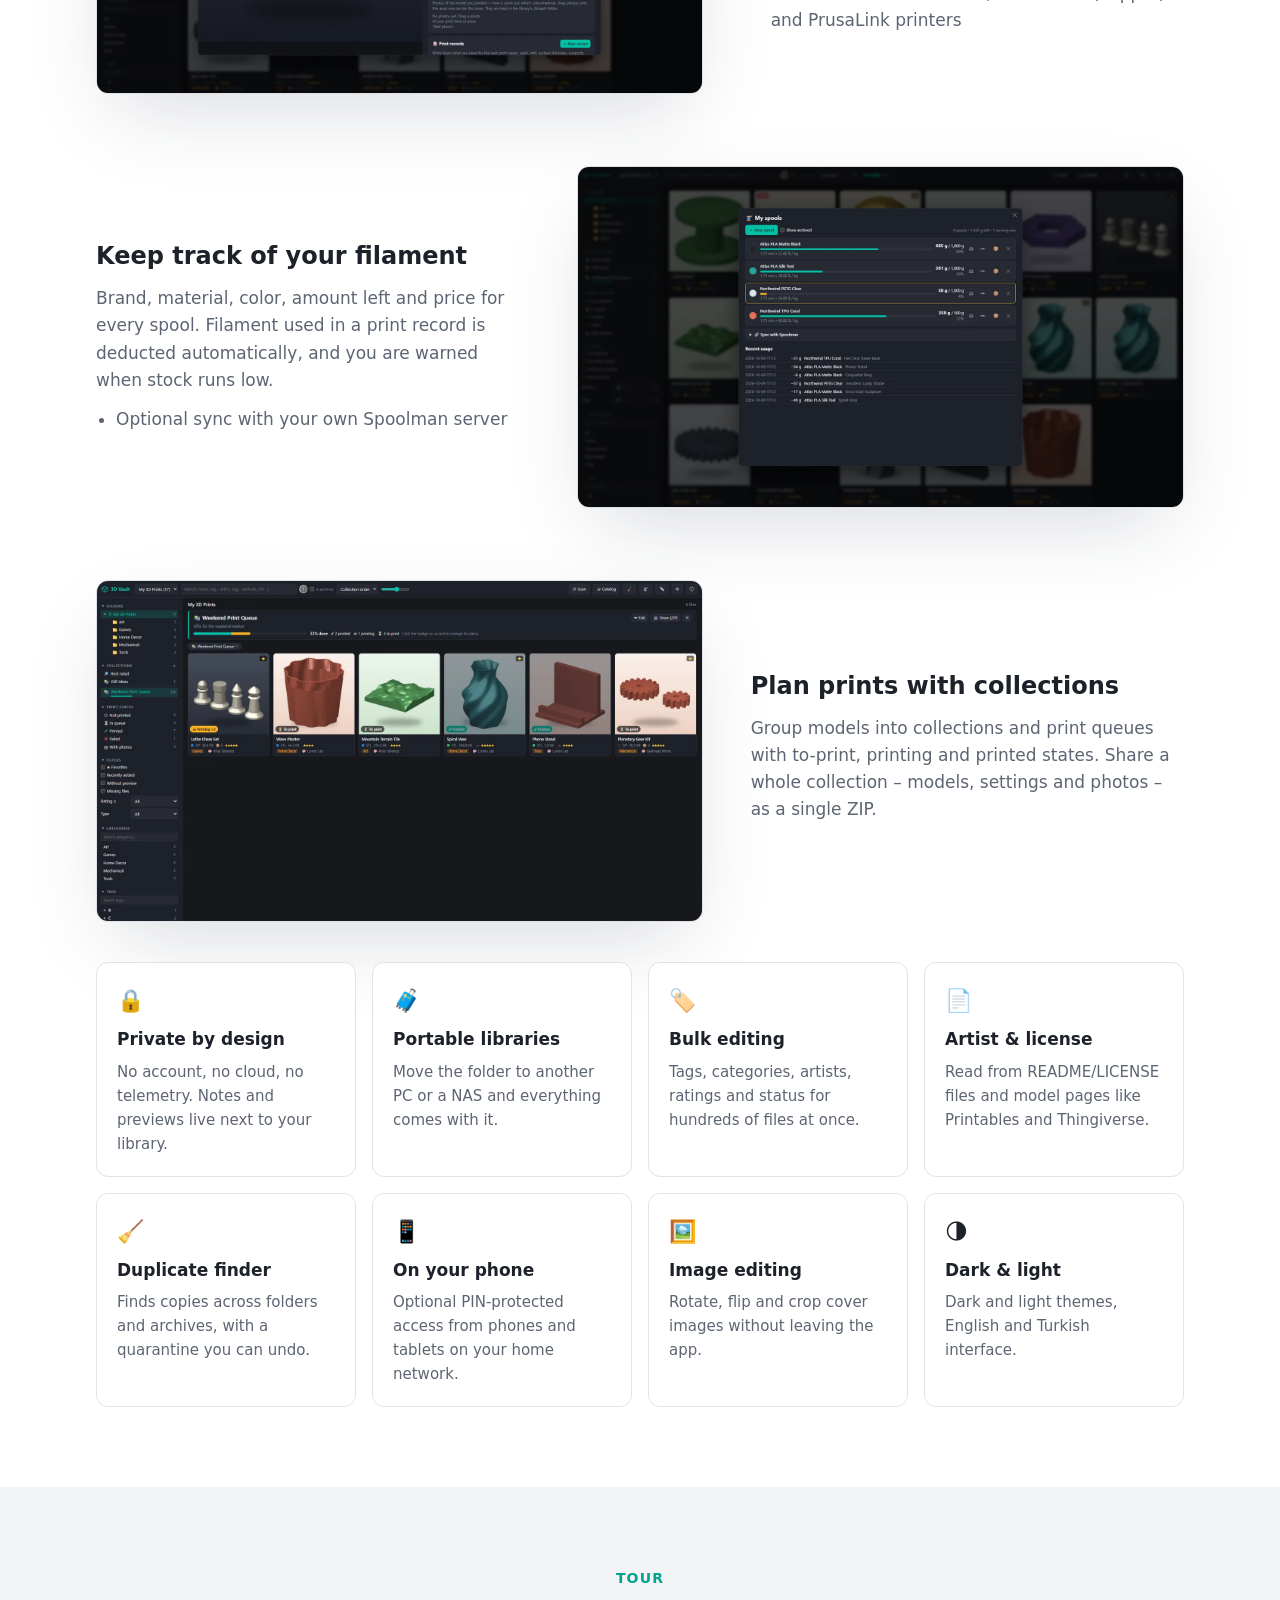
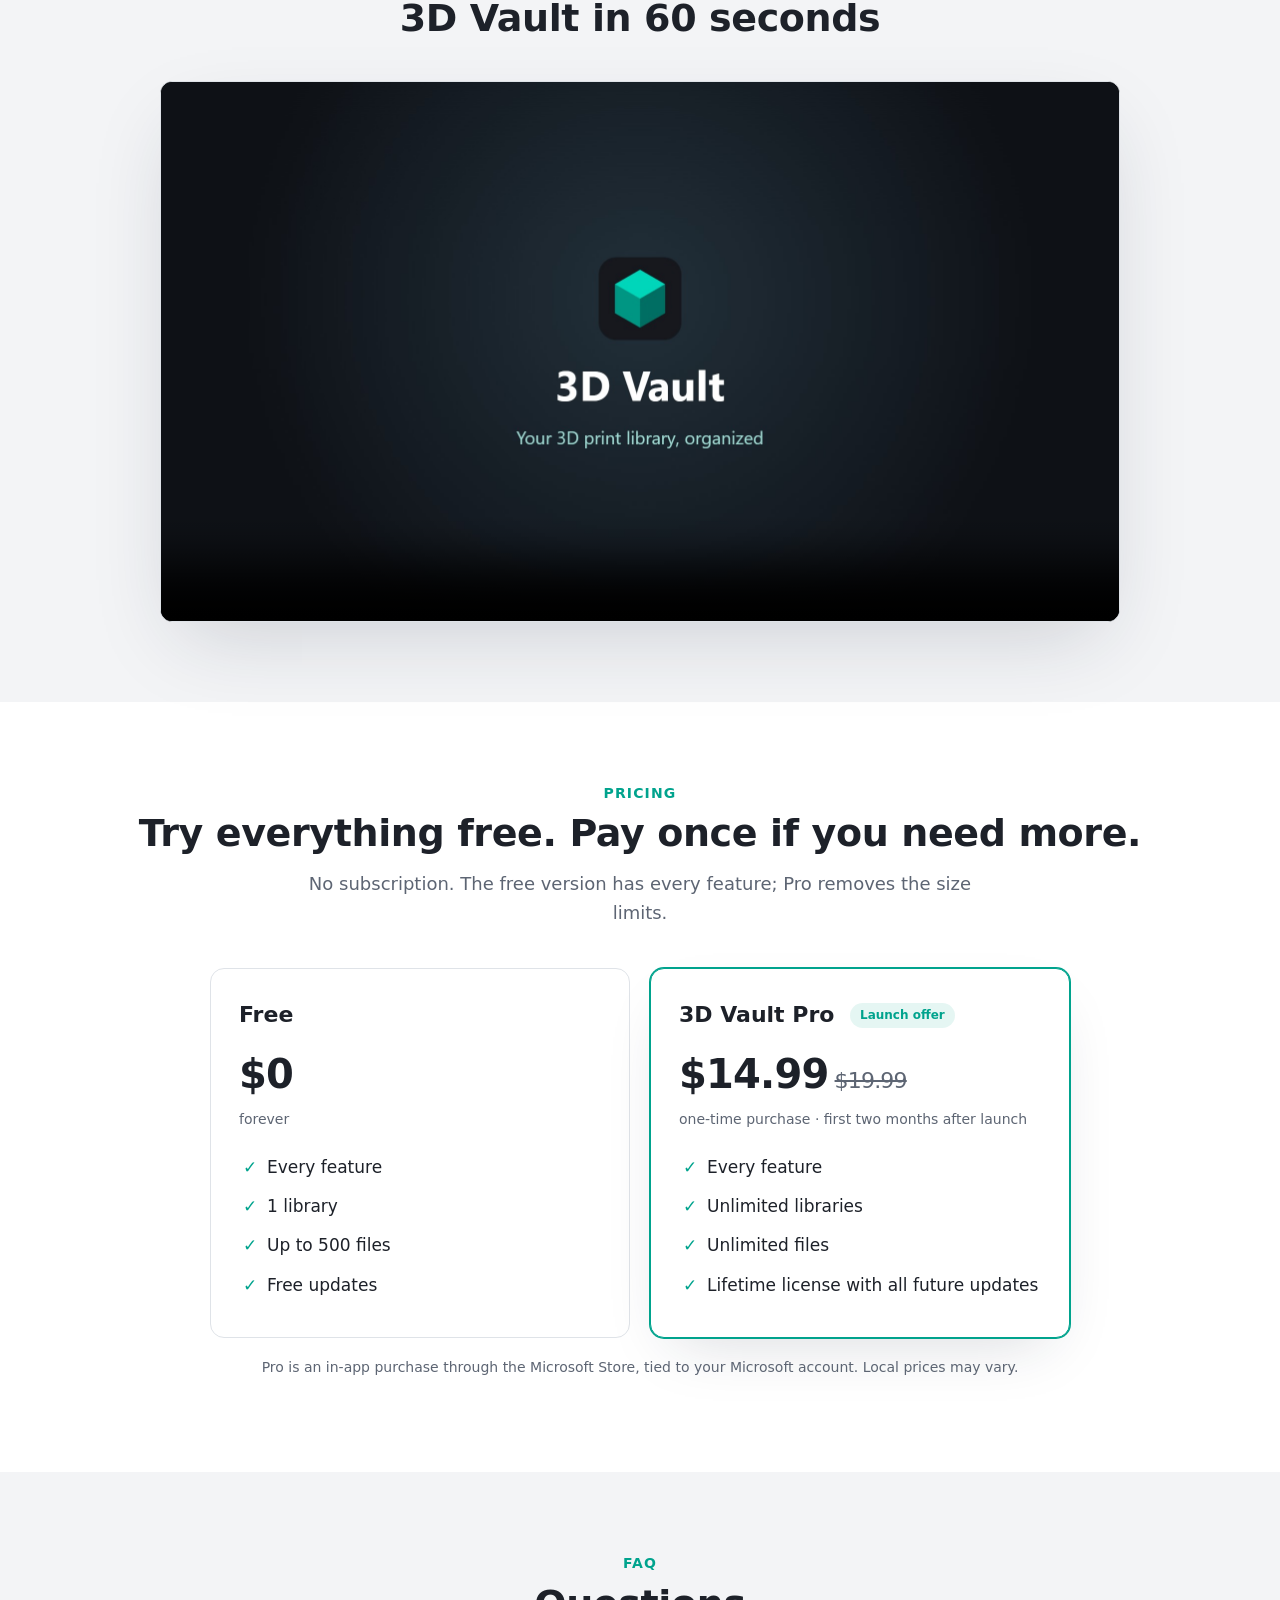
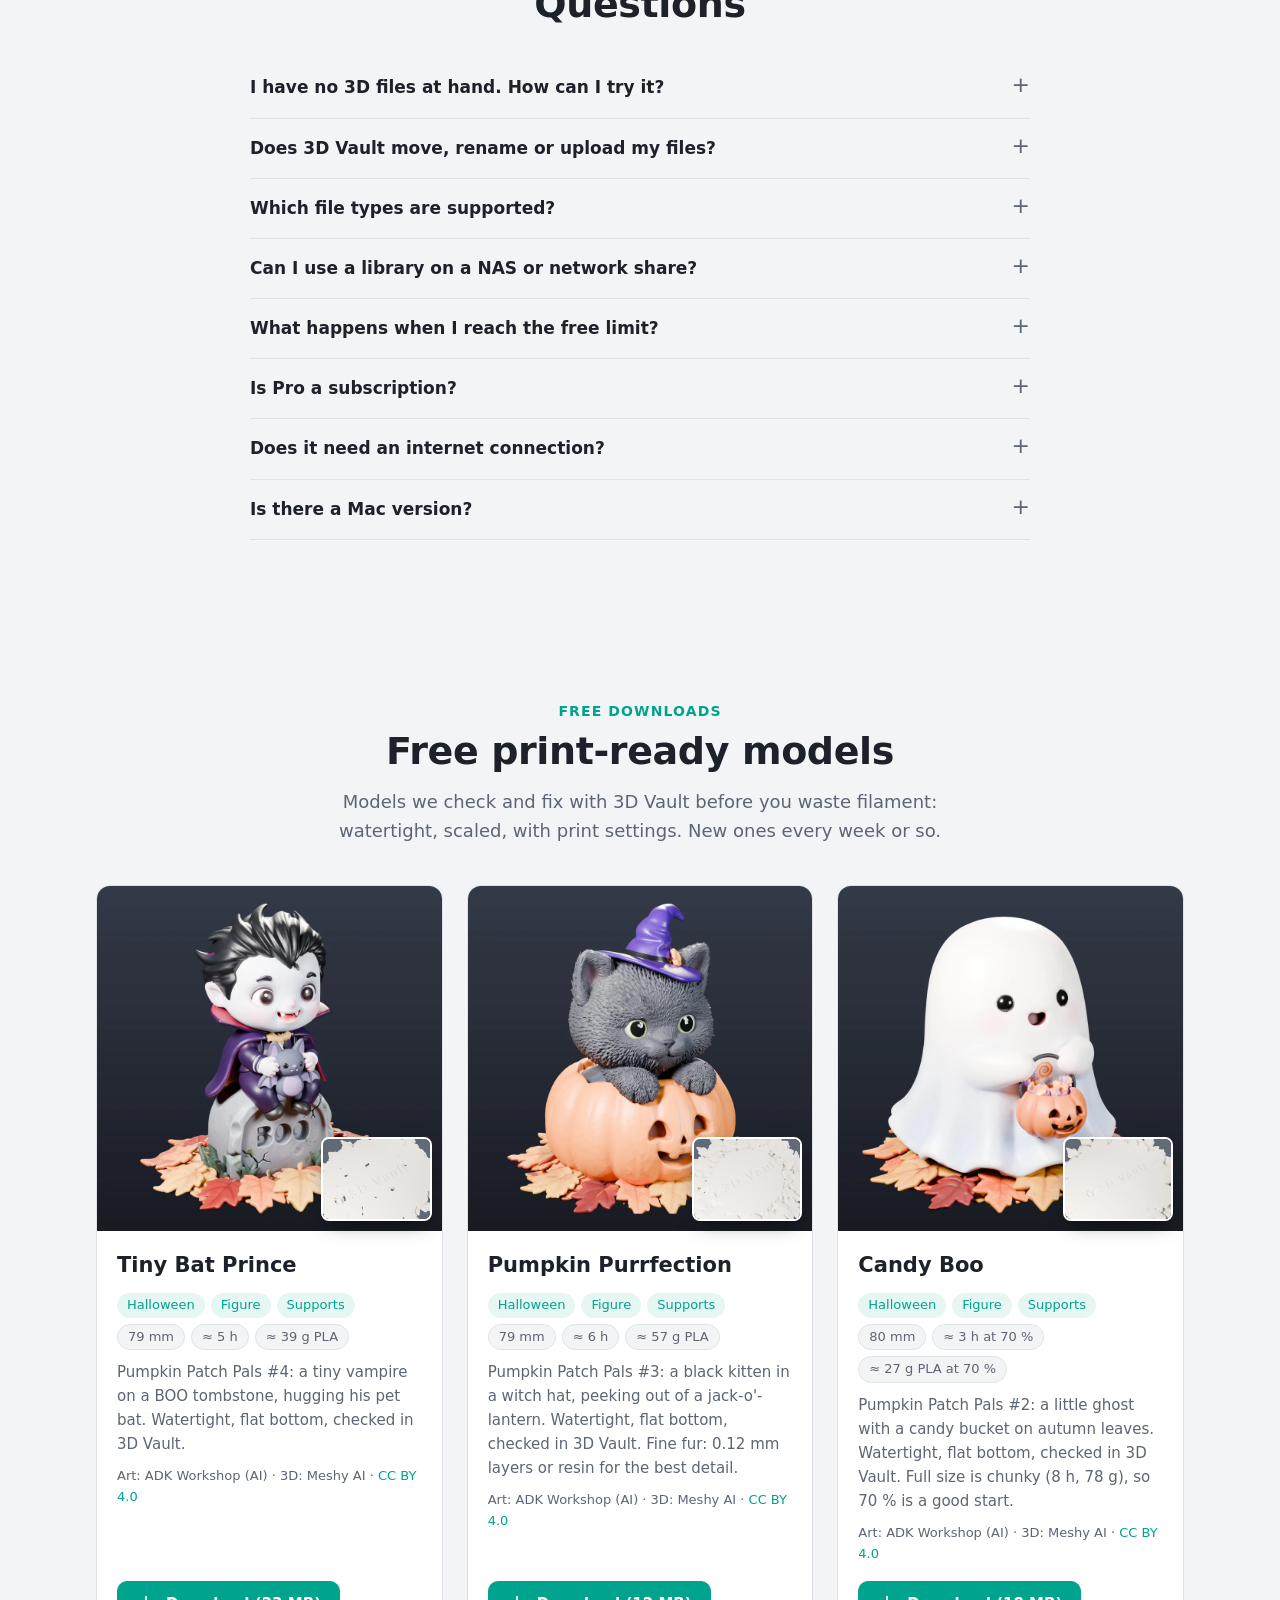
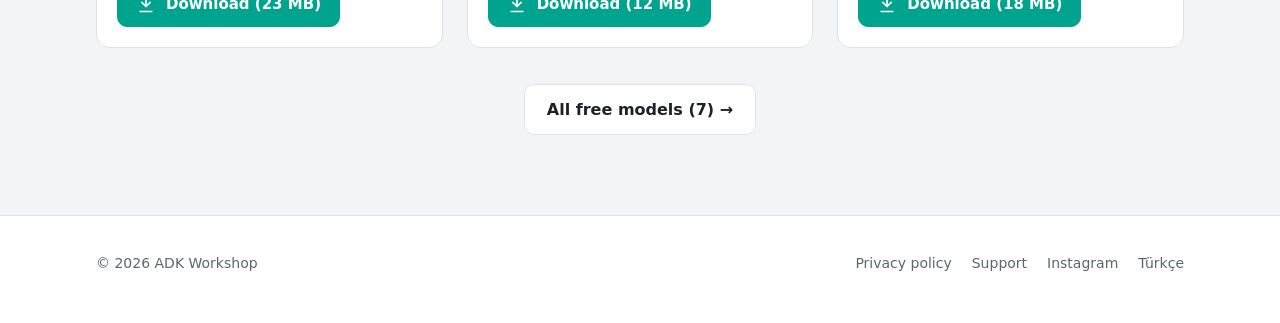
==== commit 42668755: "Tiny Bat Prince (Pumpkin Patch Pals #4) ücretsiz model Co-Authored-By: Claude Opus 5.5 <noreply@anth" ====
--- a/index.html
+++ b/index.html
@@ -244,6 +244,16 @@
       <p class="sub">Models we check and fix with 3D Vault before you waste filament: watertight, scaled, with print settings. New ones every week or so.</p>
     </div>
     <div class="mgrid">
+<article class="mcard" id="tiny-bat-prince">
+  <div class="mimg"><img class="main" src="assets/models/tiny-bat-prince.webp" alt="Tiny Bat Prince" loading="lazy"><img class="bottom" src="assets/models/tiny-bat-prince-bottom.webp" alt="the 3D Vault stamp under the base" loading="lazy"></div>
+  <div class="mbody">
+    <h3>Tiny Bat Prince</h3>
+    <div class="chips"><span class="chip">Halloween</span><span class="chip">Figure</span><span class="chip">Supports</span><span class="chip spec">79 mm</span><span class="chip spec">≈ 5 h</span><span class="chip spec">≈ 39 g PLA</span></div>
+    <p>Pumpkin Patch Pals #4: a tiny vampire on a BOO tombstone, hugging his pet bat. Watertight, flat bottom, checked in 3D Vault.</p>
+    <p class="credit">Art: ADK Workshop (AI) · 3D: Meshy AI · <a href="https://creativecommons.org/licenses/by/4.0/" target="_blank" rel="noopener">CC BY 4.0</a></p>
+    <div class="mbtns"><a class="btn primary" href="downloads/Tiny-Bat-Prince-3DVault.zip" download><svg viewBox="0 0 24 24" fill="none" stroke="currentColor" stroke-width="2" stroke-linecap="round" stroke-linejoin="round"><path d="M12 3v12"/><path d="M7 10l5 5 5-5"/><path d="M5 21h14"/></svg>Download (23 MB)</a></div>
+  </div>
+</article>
 <article class="mcard" id="pumpkin-purrfection">
   <div class="mimg"><img class="main" src="assets/models/pumpkin-purrfection.webp" alt="Pumpkin Purrfection" loading="lazy"><img class="bottom" src="assets/models/pumpkin-purrfection-bottom.webp" alt="the 3D Vault stamp under the base" loading="lazy"></div>
   <div class="mbody">
@@ -264,18 +274,8 @@
     <div class="mbtns"><a class="btn primary" href="downloads/Candy-Boo-3DVault.zip" download><svg viewBox="0 0 24 24" fill="none" stroke="currentColor" stroke-width="2" stroke-linecap="round" stroke-linejoin="round"><path d="M12 3v12"/><path d="M7 10l5 5 5-5"/><path d="M5 21h14"/></svg>Download (18 MB)</a></div>
   </div>
 </article>
-<article class="mcard" id="pumpkin-witchling">
-  <div class="mimg"><img class="main" src="assets/models/pumpkin-witchling.webp" alt="Pumpkin Witchling" loading="lazy"><img class="bottom" src="assets/models/pumpkin-witchling-bottom.webp" alt="the 3D Vault stamp under the base" loading="lazy"></div>
-  <div class="mbody">
-    <h3>Pumpkin Witchling</h3>
-    <div class="chips"><span class="chip">Halloween</span><span class="chip">Figure</span><span class="chip">Supports</span><span class="chip spec">78 mm</span><span class="chip spec">≈ 5 h</span><span class="chip spec">≈ 40 g PLA</span></div>
-    <p>Pumpkin Patch Pals #1: a cute little witch on her jack-o&#x27;-lantern. Watertight, flat bottom for a solid first layer, checked in 3D Vault. More of the series every couple of days until Halloween.</p>
-    <p class="credit">Art: ADK Workshop (AI) · 3D: Meshy AI · <a href="https://creativecommons.org/licenses/by/4.0/" target="_blank" rel="noopener">CC BY 4.0</a></p>
-    <div class="mbtns"><a class="btn primary" href="downloads/Pumpkin-Witchling-3DVault.zip" download><svg viewBox="0 0 24 24" fill="none" stroke="currentColor" stroke-width="2" stroke-linecap="round" stroke-linejoin="round"><path d="M12 3v12"/><path d="M7 10l5 5 5-5"/><path d="M5 21h14"/></svg>Download (24 MB)</a></div>
-  </div>
-</article>
-    </div>
-    <p class="more"><a class="btn" href="models/">All free models (6) →</a></p>
+    </div>
+    <p class="more"><a class="btn" href="models/">All free models (7) →</a></p>
   </div>
 </section>
 <!-- models:end -->
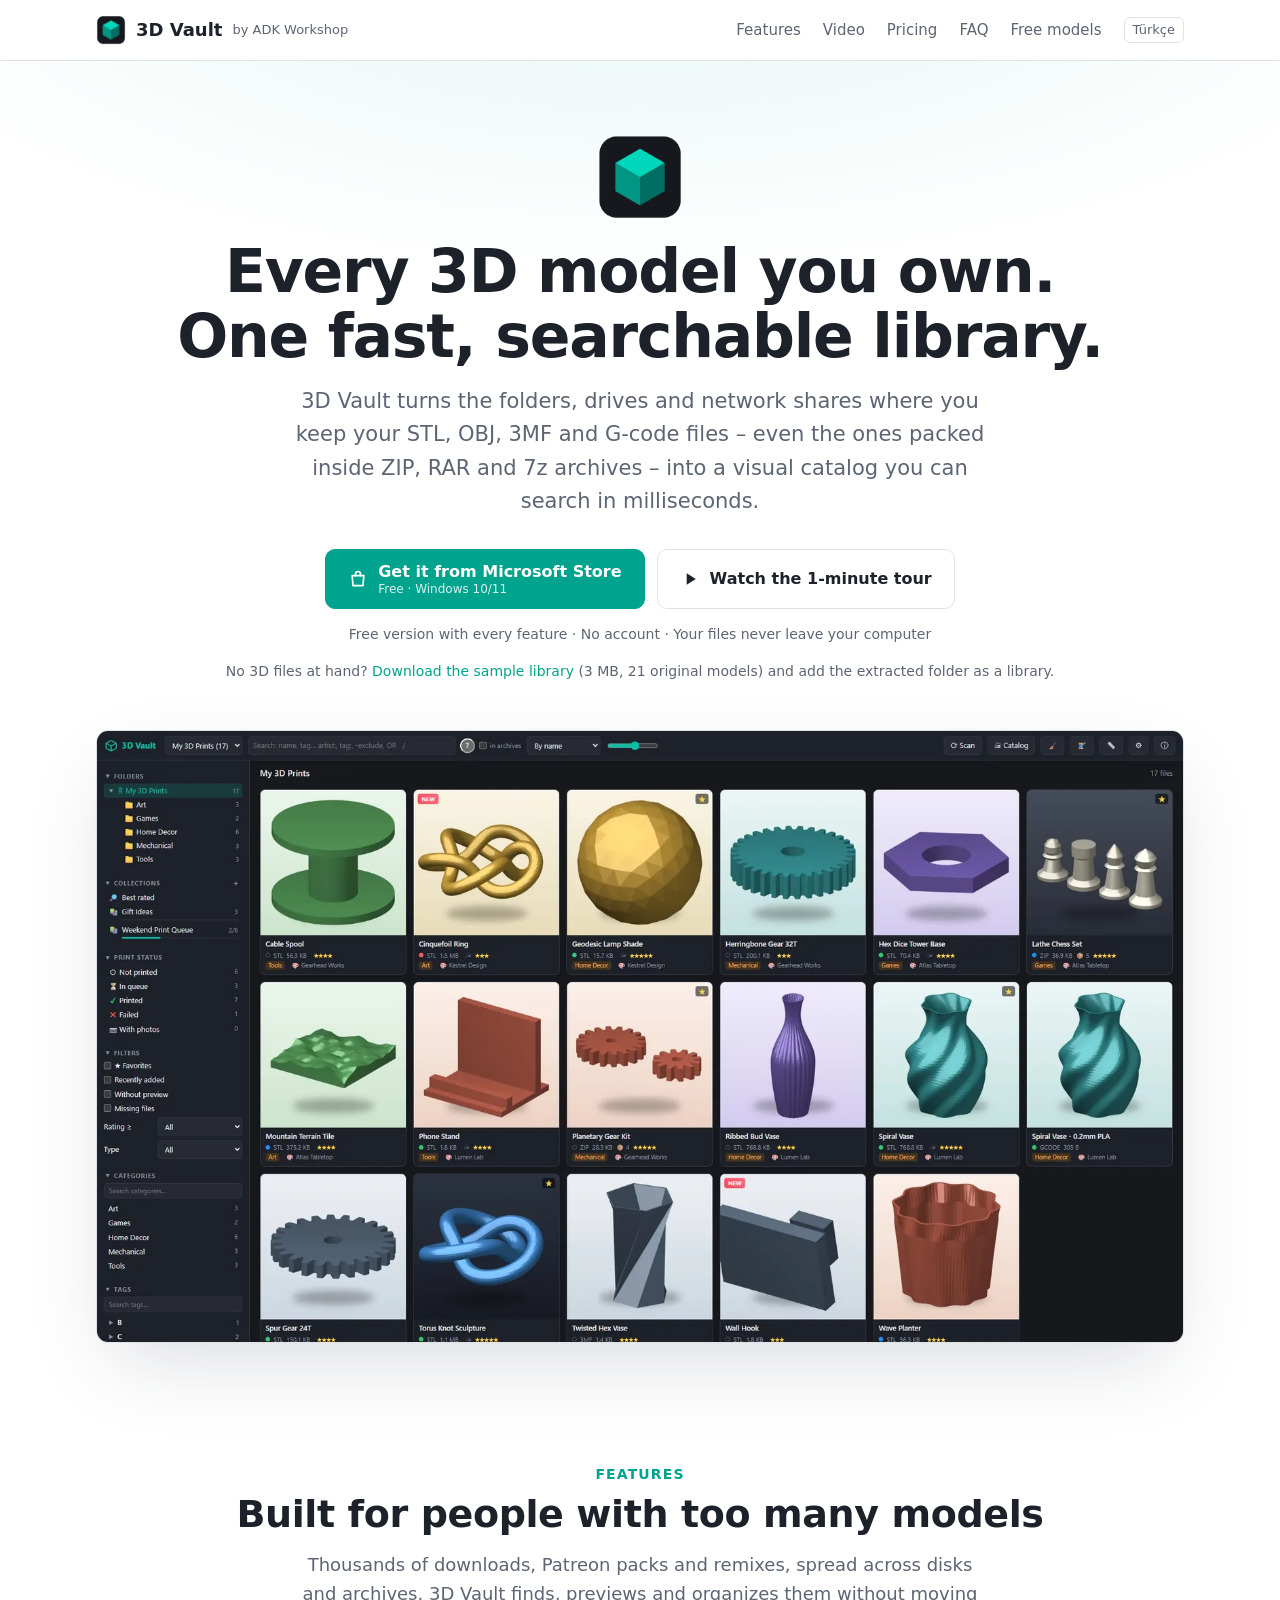
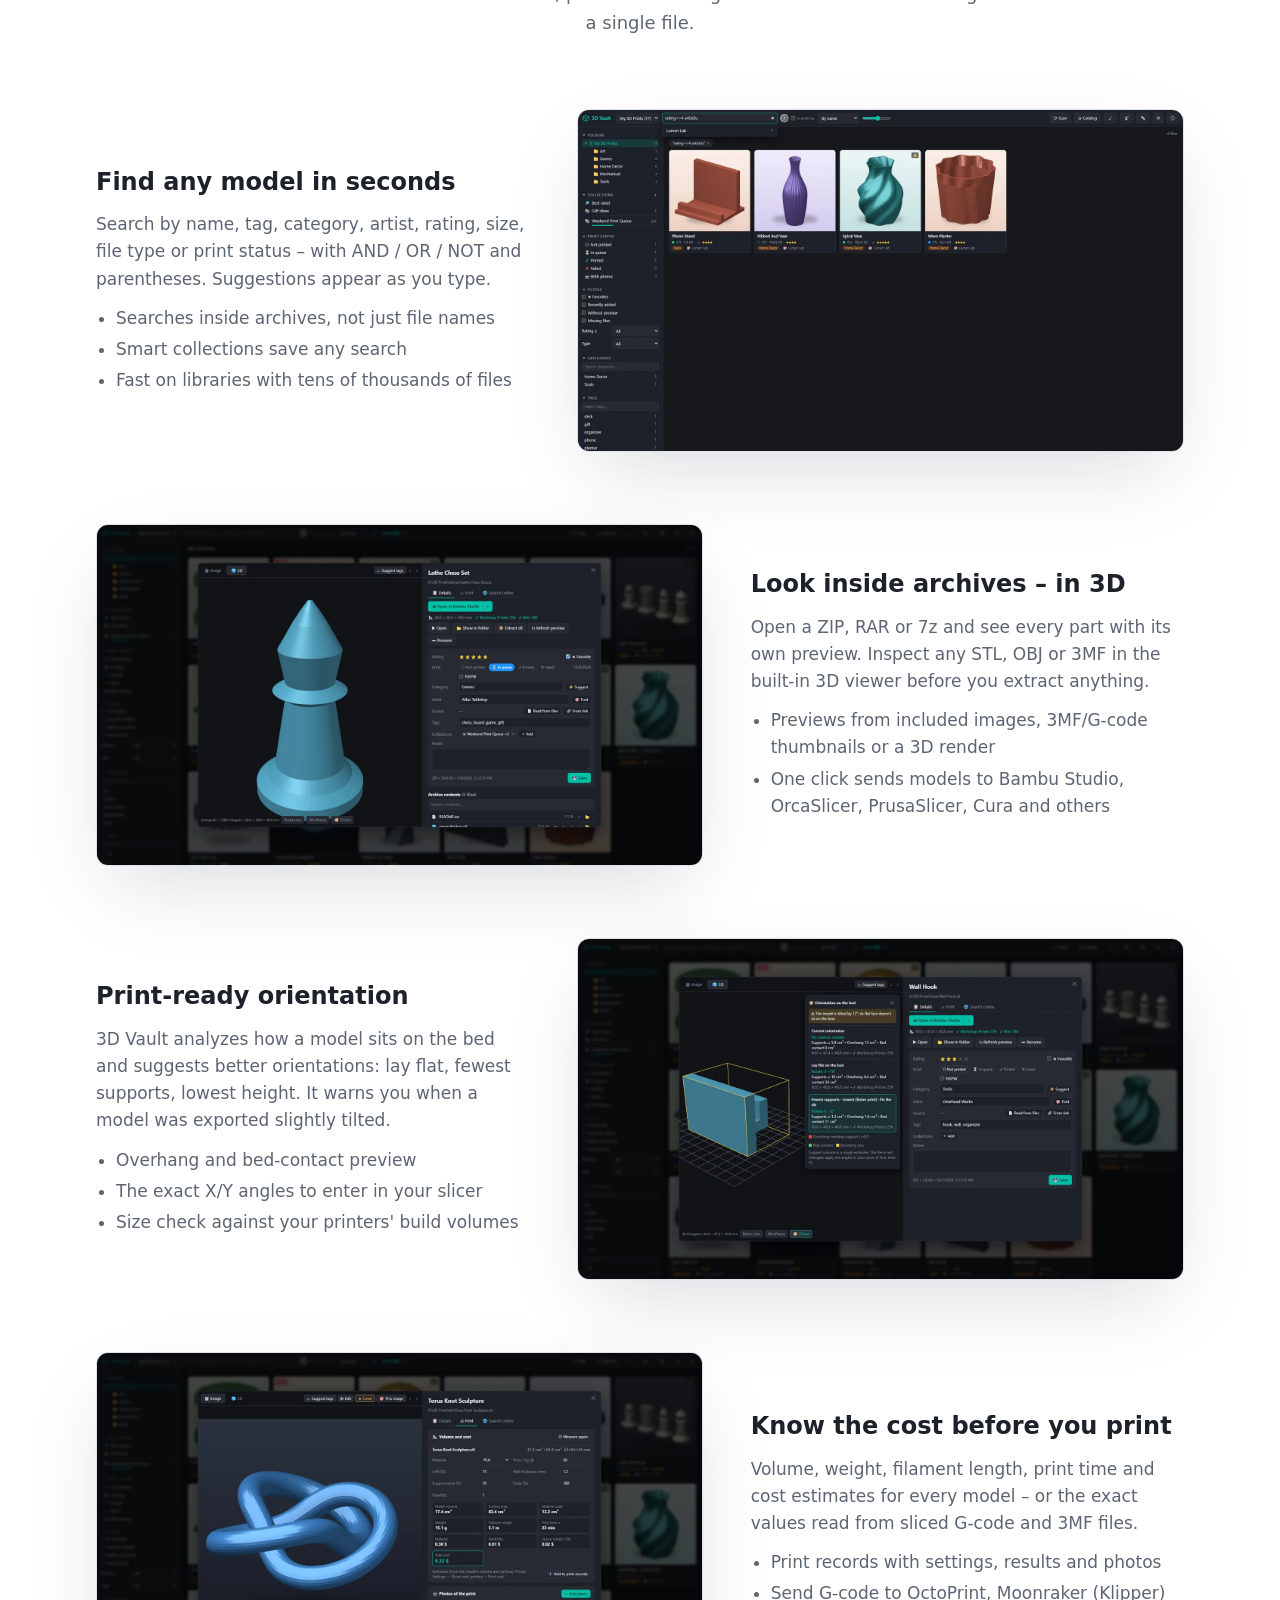
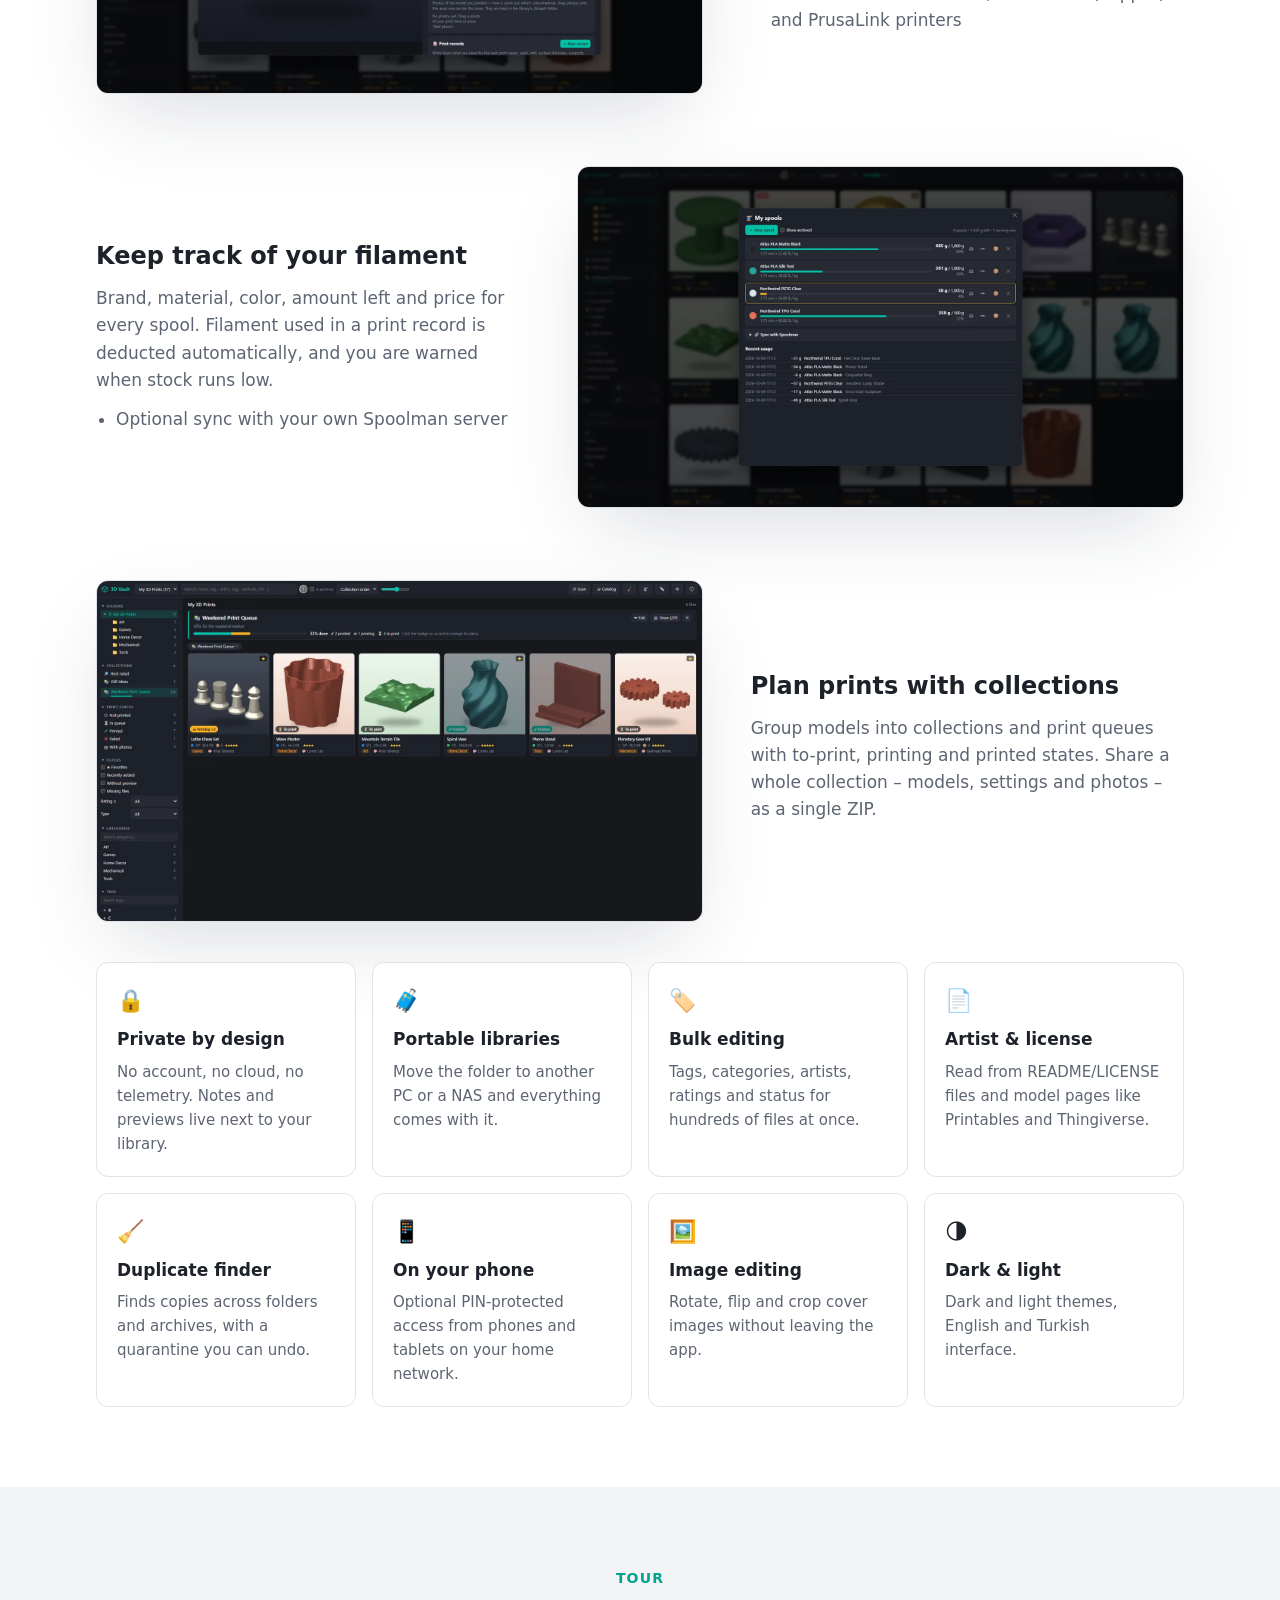
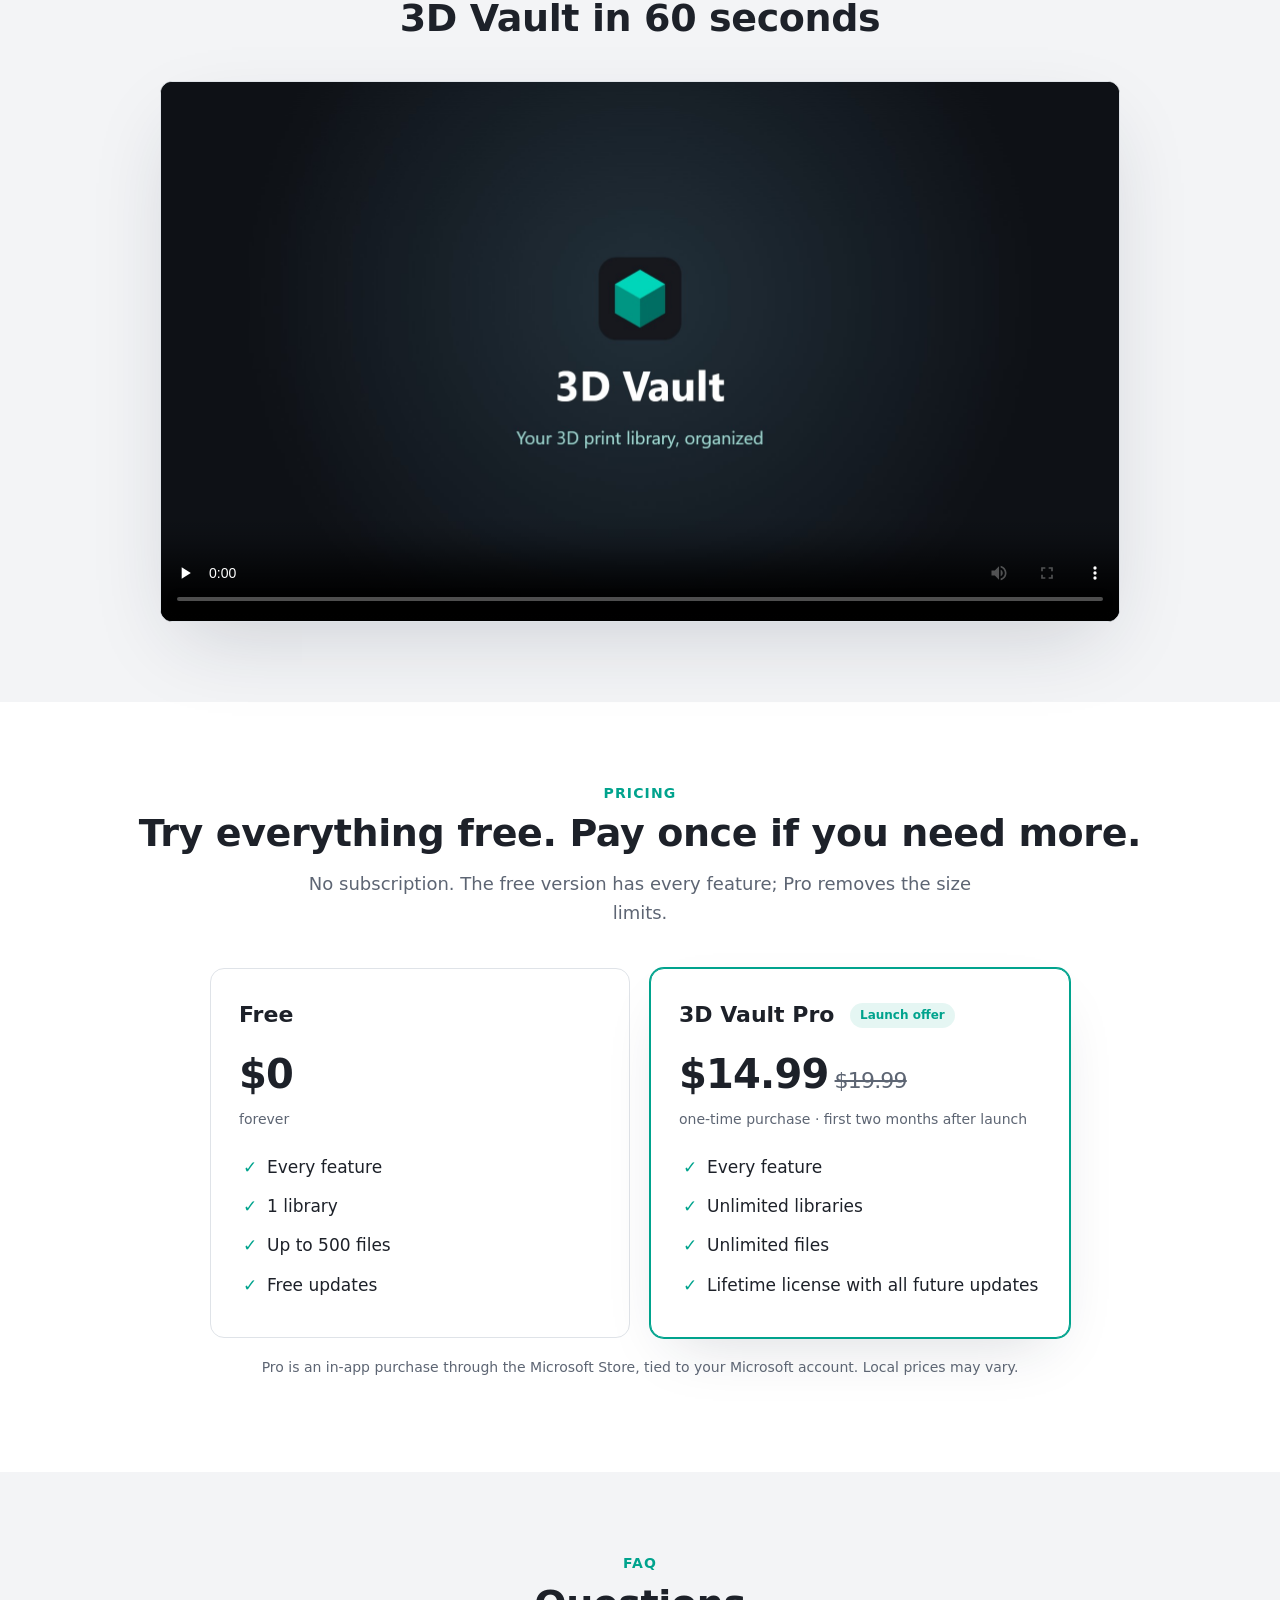
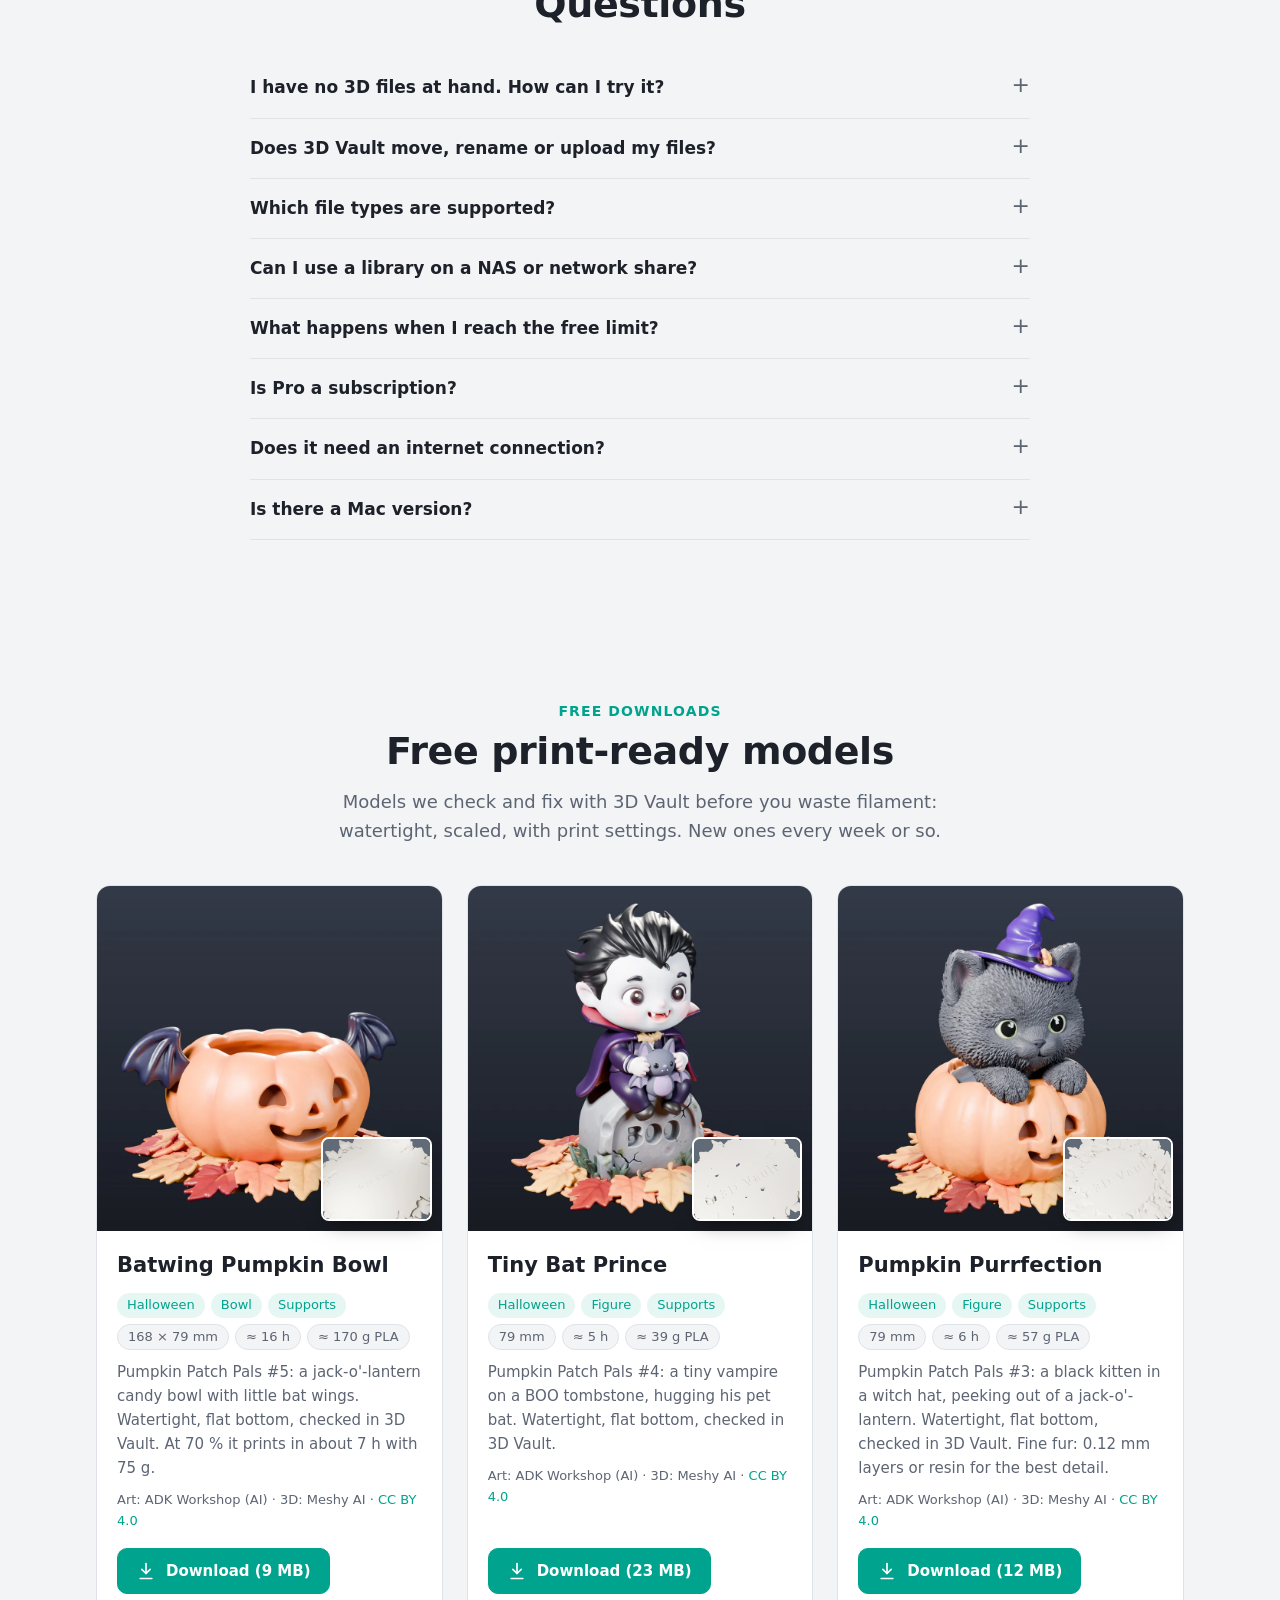
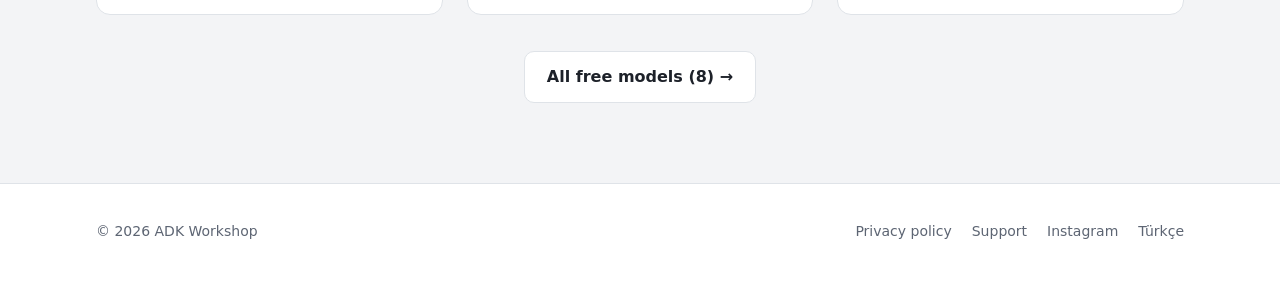
==== commit a568e37c: "Batwing Pumpkin Bowl (Pumpkin Patch Pals #5) ücretsiz model Co-Authored-By: Claude Opus 5.5 <noreply" ====
--- a/index.html
+++ b/index.html
@@ -244,6 +244,16 @@
       <p class="sub">Models we check and fix with 3D Vault before you waste filament: watertight, scaled, with print settings. New ones every week or so.</p>
     </div>
     <div class="mgrid">
+<article class="mcard" id="batwing-pumpkin-bowl">
+  <div class="mimg"><img class="main" src="assets/models/batwing-pumpkin-bowl.webp" alt="Batwing Pumpkin Bowl" loading="lazy"><img class="bottom" src="assets/models/batwing-pumpkin-bowl-bottom.webp" alt="the 3D Vault stamp under the base" loading="lazy"></div>
+  <div class="mbody">
+    <h3>Batwing Pumpkin Bowl</h3>
+    <div class="chips"><span class="chip">Halloween</span><span class="chip">Bowl</span><span class="chip">Supports</span><span class="chip spec">168 × 79 mm</span><span class="chip spec">≈ 16 h</span><span class="chip spec">≈ 170 g PLA</span></div>
+    <p>Pumpkin Patch Pals #5: a jack-o&#x27;-lantern candy bowl with little bat wings. Watertight, flat bottom, checked in 3D Vault. At 70 % it prints in about 7 h with 75 g.</p>
+    <p class="credit">Art: ADK Workshop (AI) · 3D: Meshy AI · <a href="https://creativecommons.org/licenses/by/4.0/" target="_blank" rel="noopener">CC BY 4.0</a></p>
+    <div class="mbtns"><a class="btn primary" href="downloads/Batwing-Pumpkin-Bowl-3DVault.zip" download><svg viewBox="0 0 24 24" fill="none" stroke="currentColor" stroke-width="2" stroke-linecap="round" stroke-linejoin="round"><path d="M12 3v12"/><path d="M7 10l5 5 5-5"/><path d="M5 21h14"/></svg>Download (9 MB)</a></div>
+  </div>
+</article>
 <article class="mcard" id="tiny-bat-prince">
   <div class="mimg"><img class="main" src="assets/models/tiny-bat-prince.webp" alt="Tiny Bat Prince" loading="lazy"><img class="bottom" src="assets/models/tiny-bat-prince-bottom.webp" alt="the 3D Vault stamp under the base" loading="lazy"></div>
   <div class="mbody">
@@ -264,18 +274,8 @@
     <div class="mbtns"><a class="btn primary" href="downloads/Pumpkin-Purrfection-3DVault.zip" download><svg viewBox="0 0 24 24" fill="none" stroke="currentColor" stroke-width="2" stroke-linecap="round" stroke-linejoin="round"><path d="M12 3v12"/><path d="M7 10l5 5 5-5"/><path d="M5 21h14"/></svg>Download (12 MB)</a></div>
   </div>
 </article>
-<article class="mcard" id="candy-boo">
-  <div class="mimg"><img class="main" src="assets/models/candy-boo.webp" alt="Candy Boo" loading="lazy"><img class="bottom" src="assets/models/candy-boo-bottom.webp" alt="the 3D Vault stamp under the base" loading="lazy"></div>
-  <div class="mbody">
-    <h3>Candy Boo</h3>
-    <div class="chips"><span class="chip">Halloween</span><span class="chip">Figure</span><span class="chip">Supports</span><span class="chip spec">80 mm</span><span class="chip spec">≈ 3 h at 70 %</span><span class="chip spec">≈ 27 g PLA at 70 %</span></div>
-    <p>Pumpkin Patch Pals #2: a little ghost with a candy bucket on autumn leaves. Watertight, flat bottom, checked in 3D Vault. Full size is chunky (8 h, 78 g), so 70 % is a good start.</p>
-    <p class="credit">Art: ADK Workshop (AI) · 3D: Meshy AI · <a href="https://creativecommons.org/licenses/by/4.0/" target="_blank" rel="noopener">CC BY 4.0</a></p>
-    <div class="mbtns"><a class="btn primary" href="downloads/Candy-Boo-3DVault.zip" download><svg viewBox="0 0 24 24" fill="none" stroke="currentColor" stroke-width="2" stroke-linecap="round" stroke-linejoin="round"><path d="M12 3v12"/><path d="M7 10l5 5 5-5"/><path d="M5 21h14"/></svg>Download (18 MB)</a></div>
-  </div>
-</article>
-    </div>
-    <p class="more"><a class="btn" href="models/">All free models (7) →</a></p>
+    </div>
+    <p class="more"><a class="btn" href="models/">All free models (8) →</a></p>
   </div>
 </section>
 <!-- models:end -->
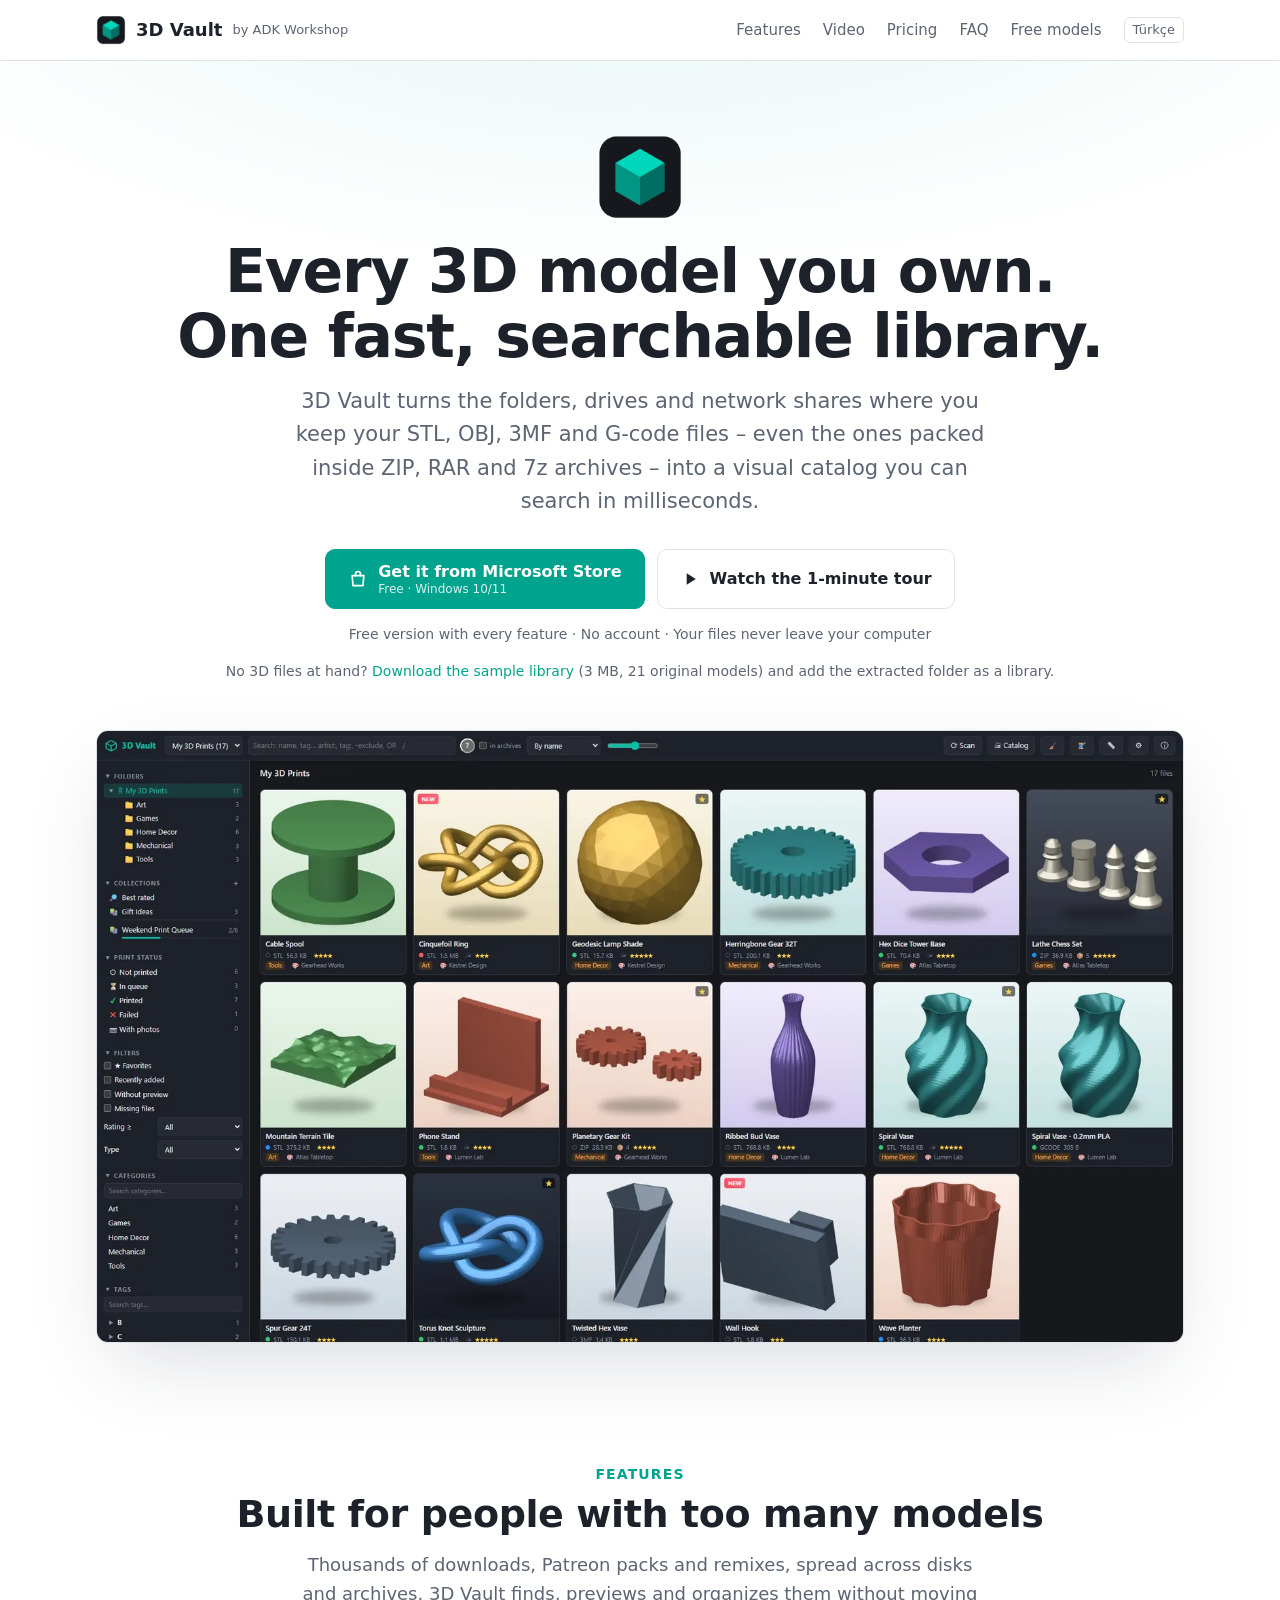
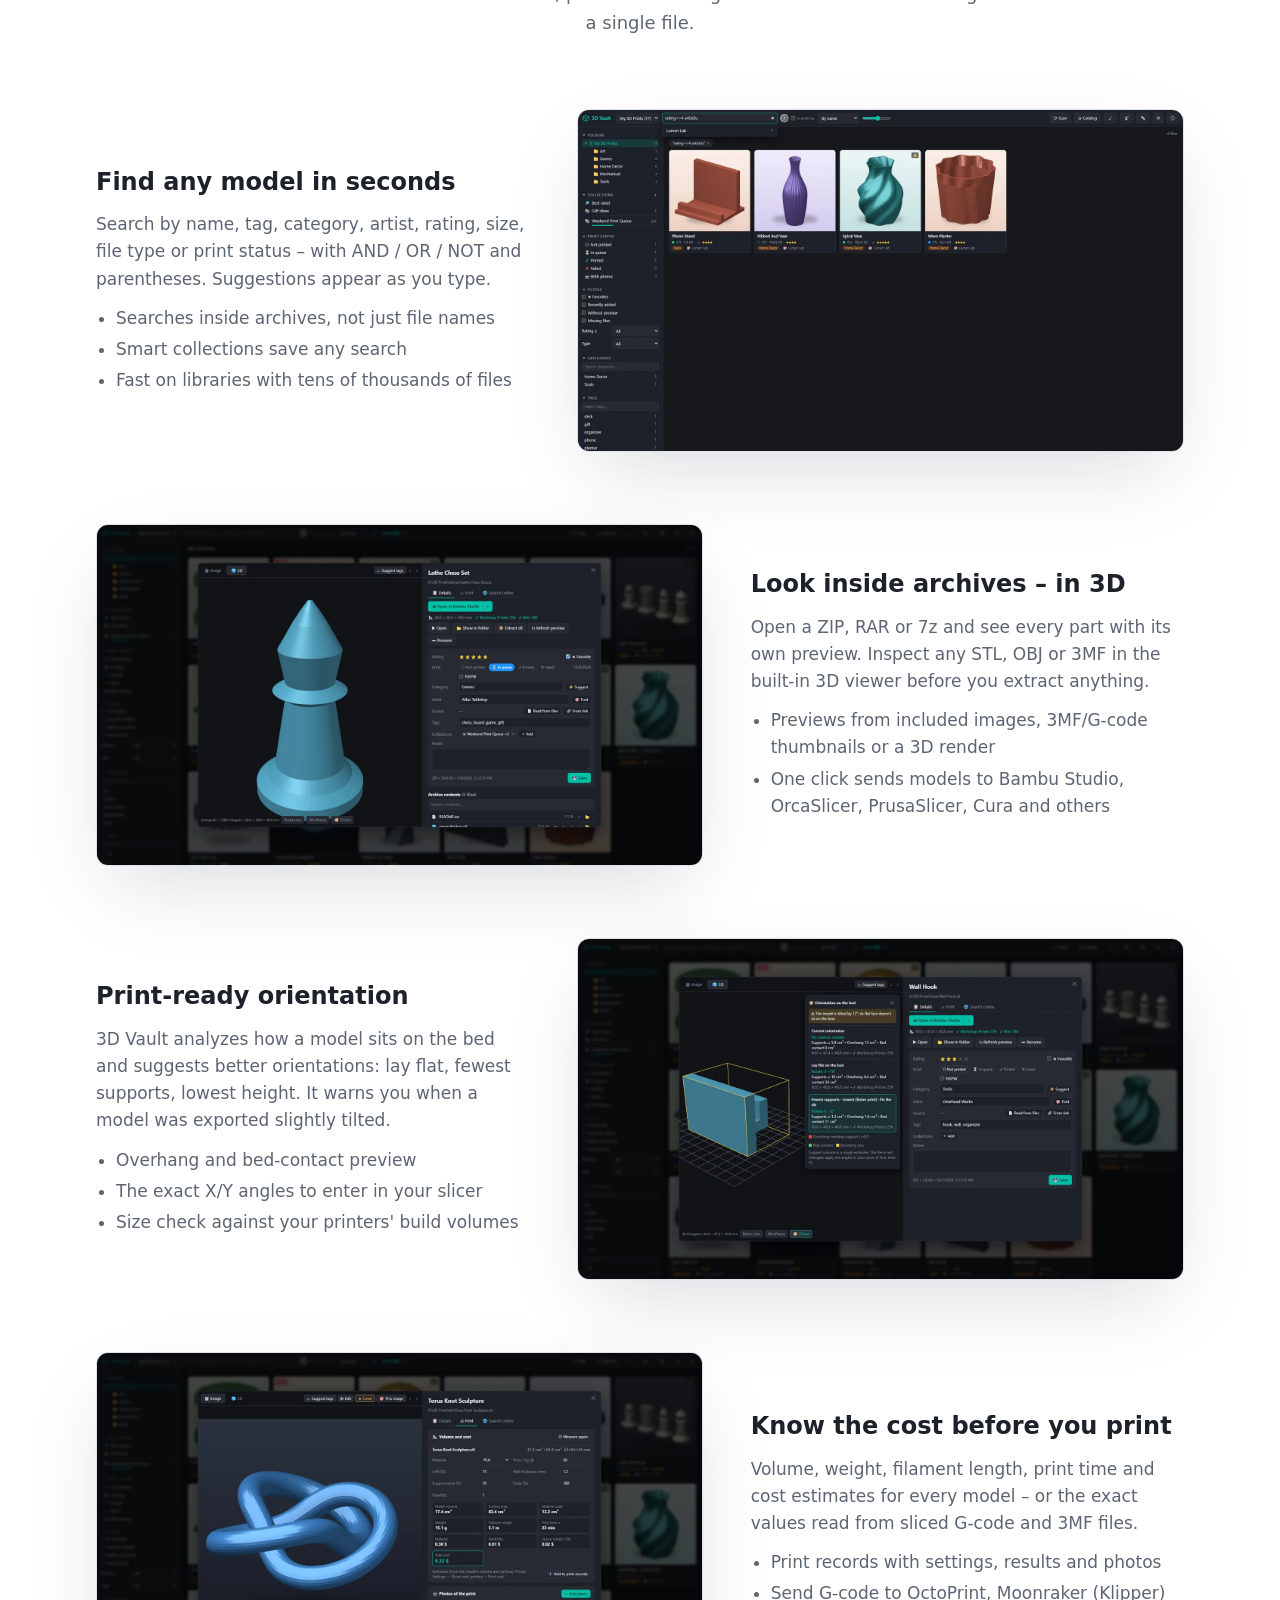
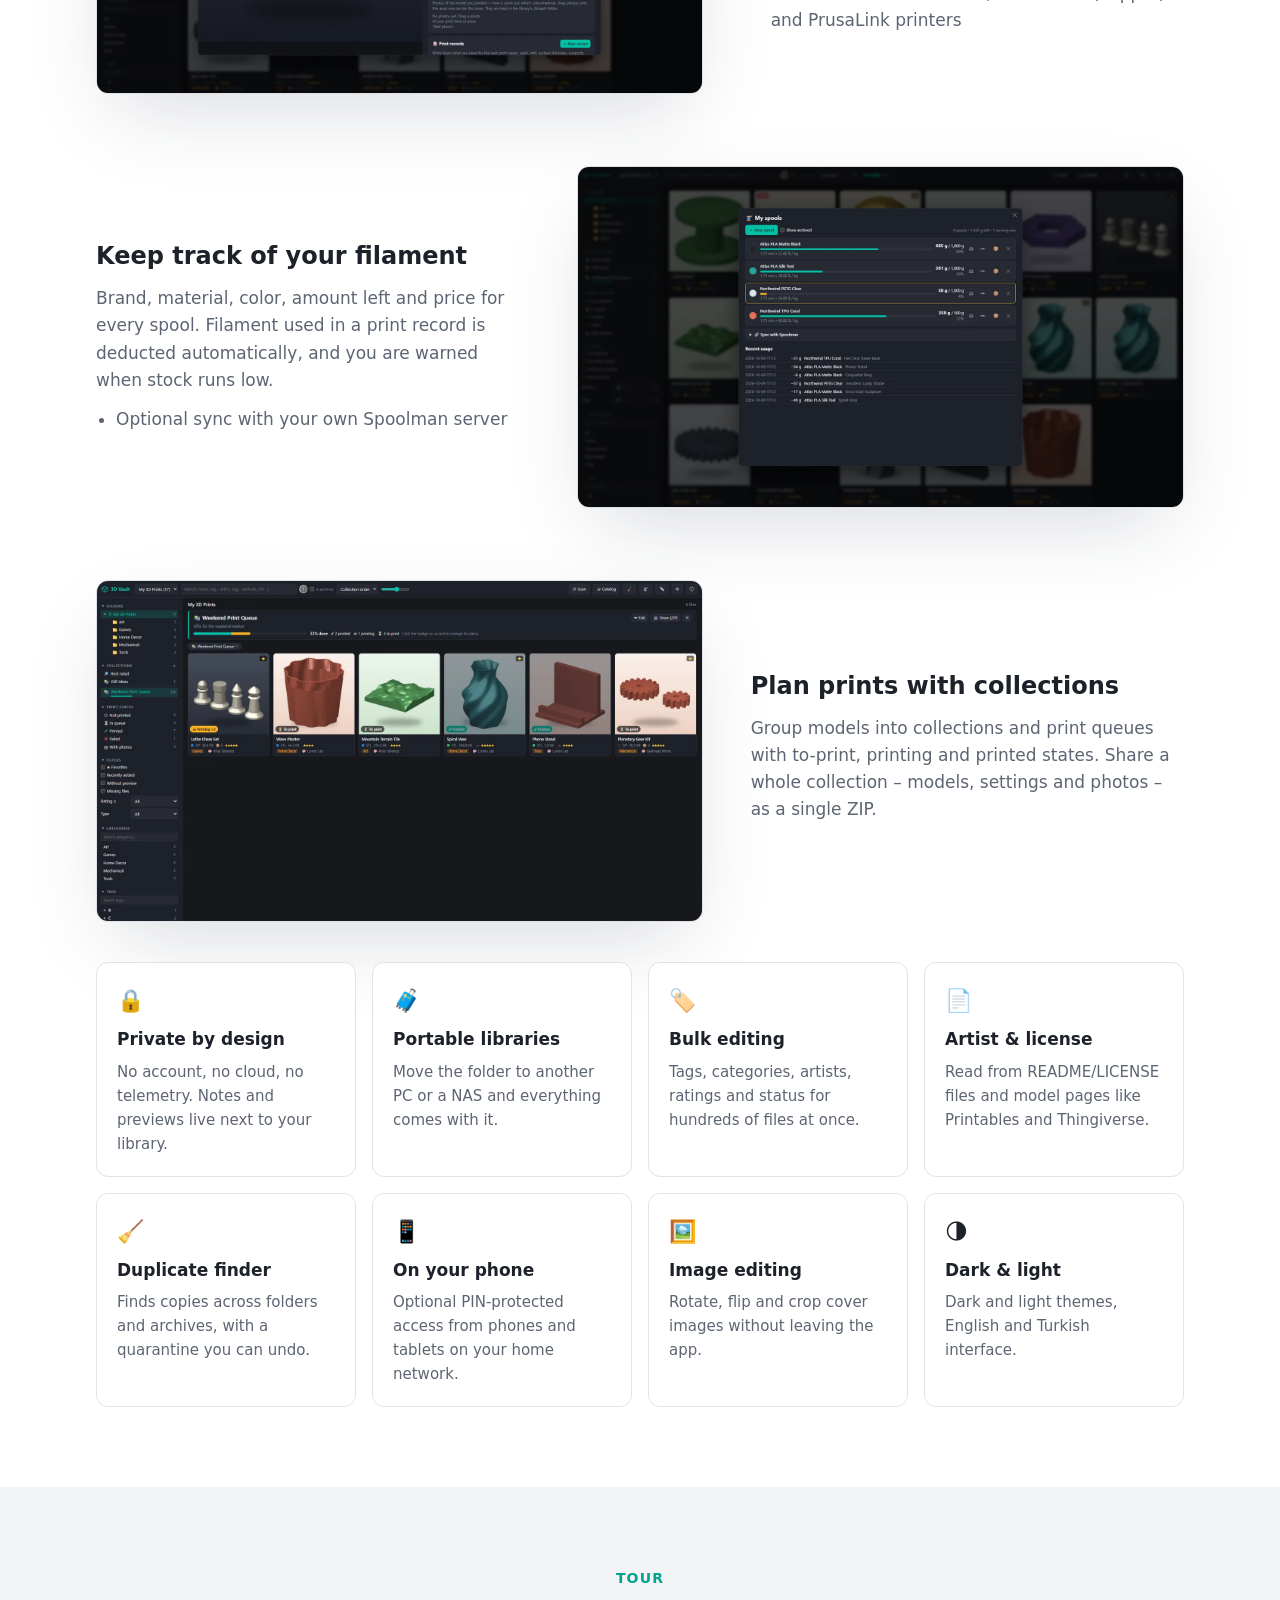
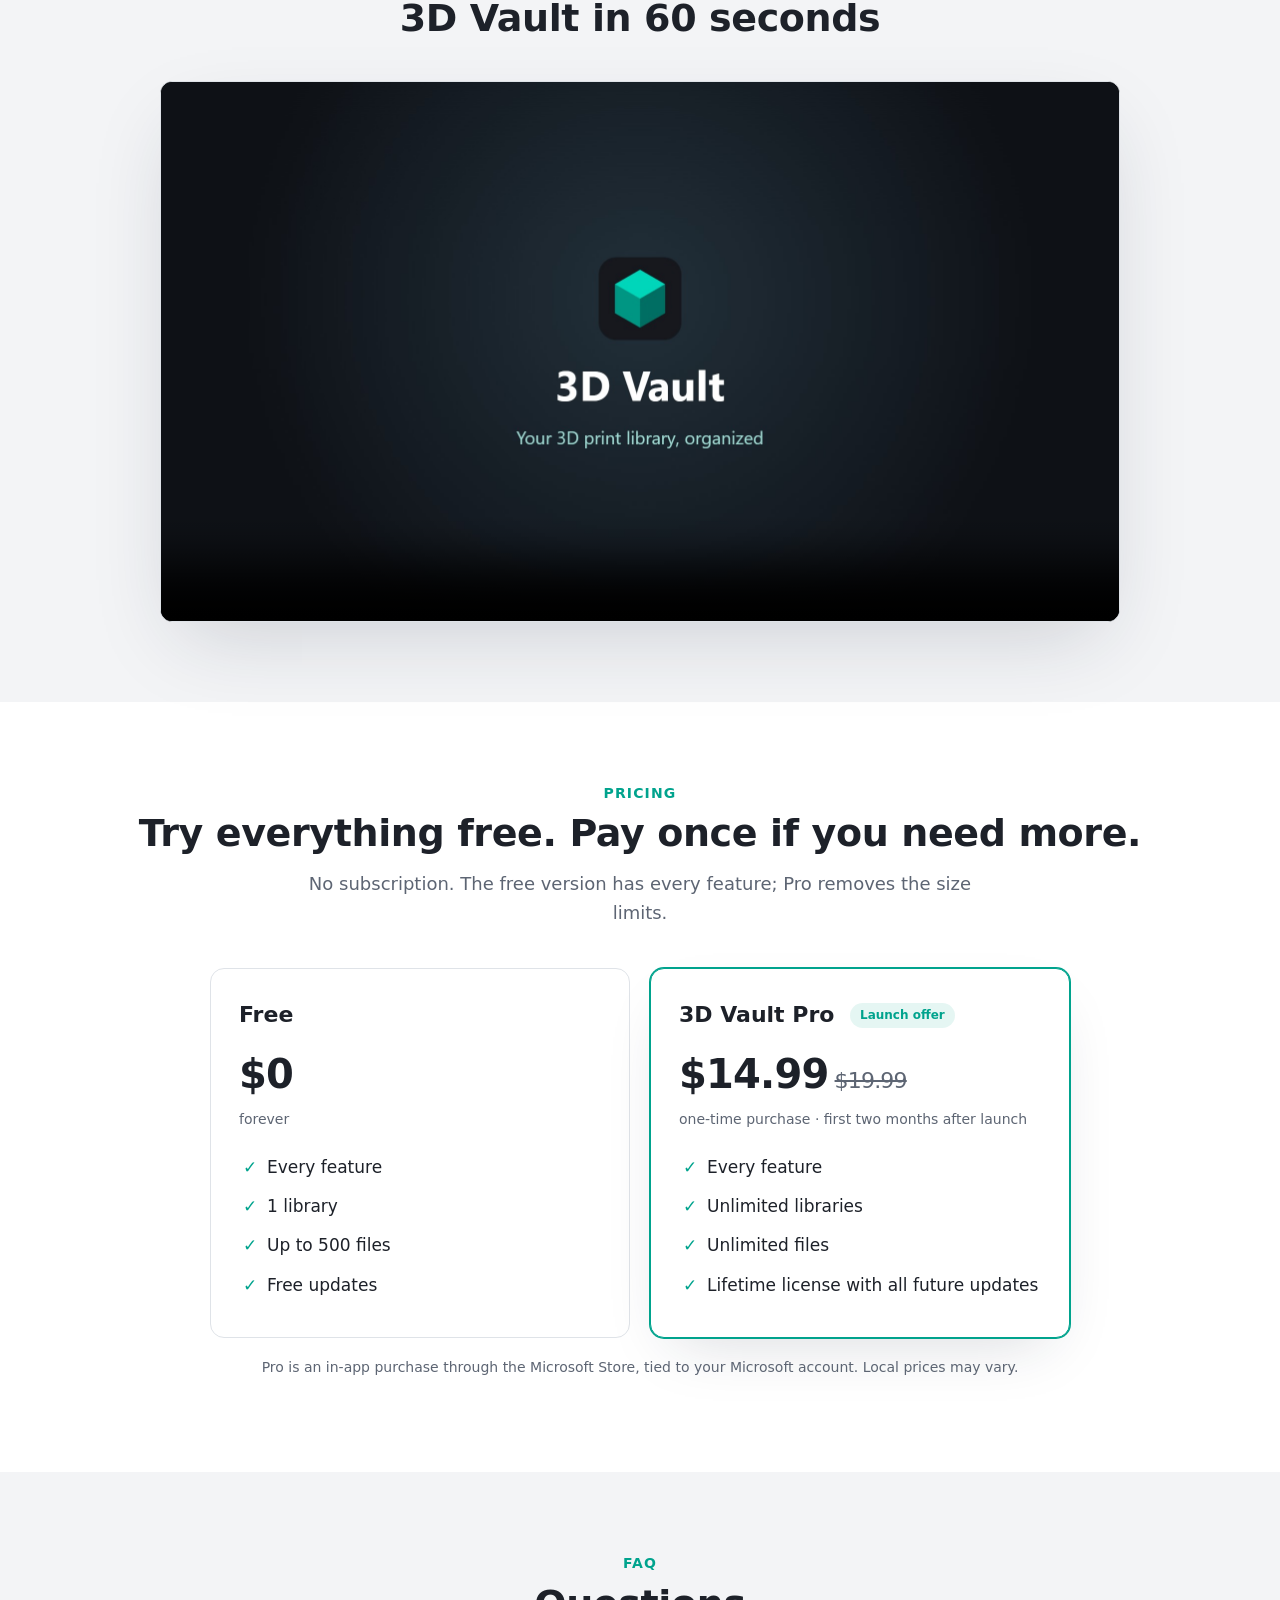
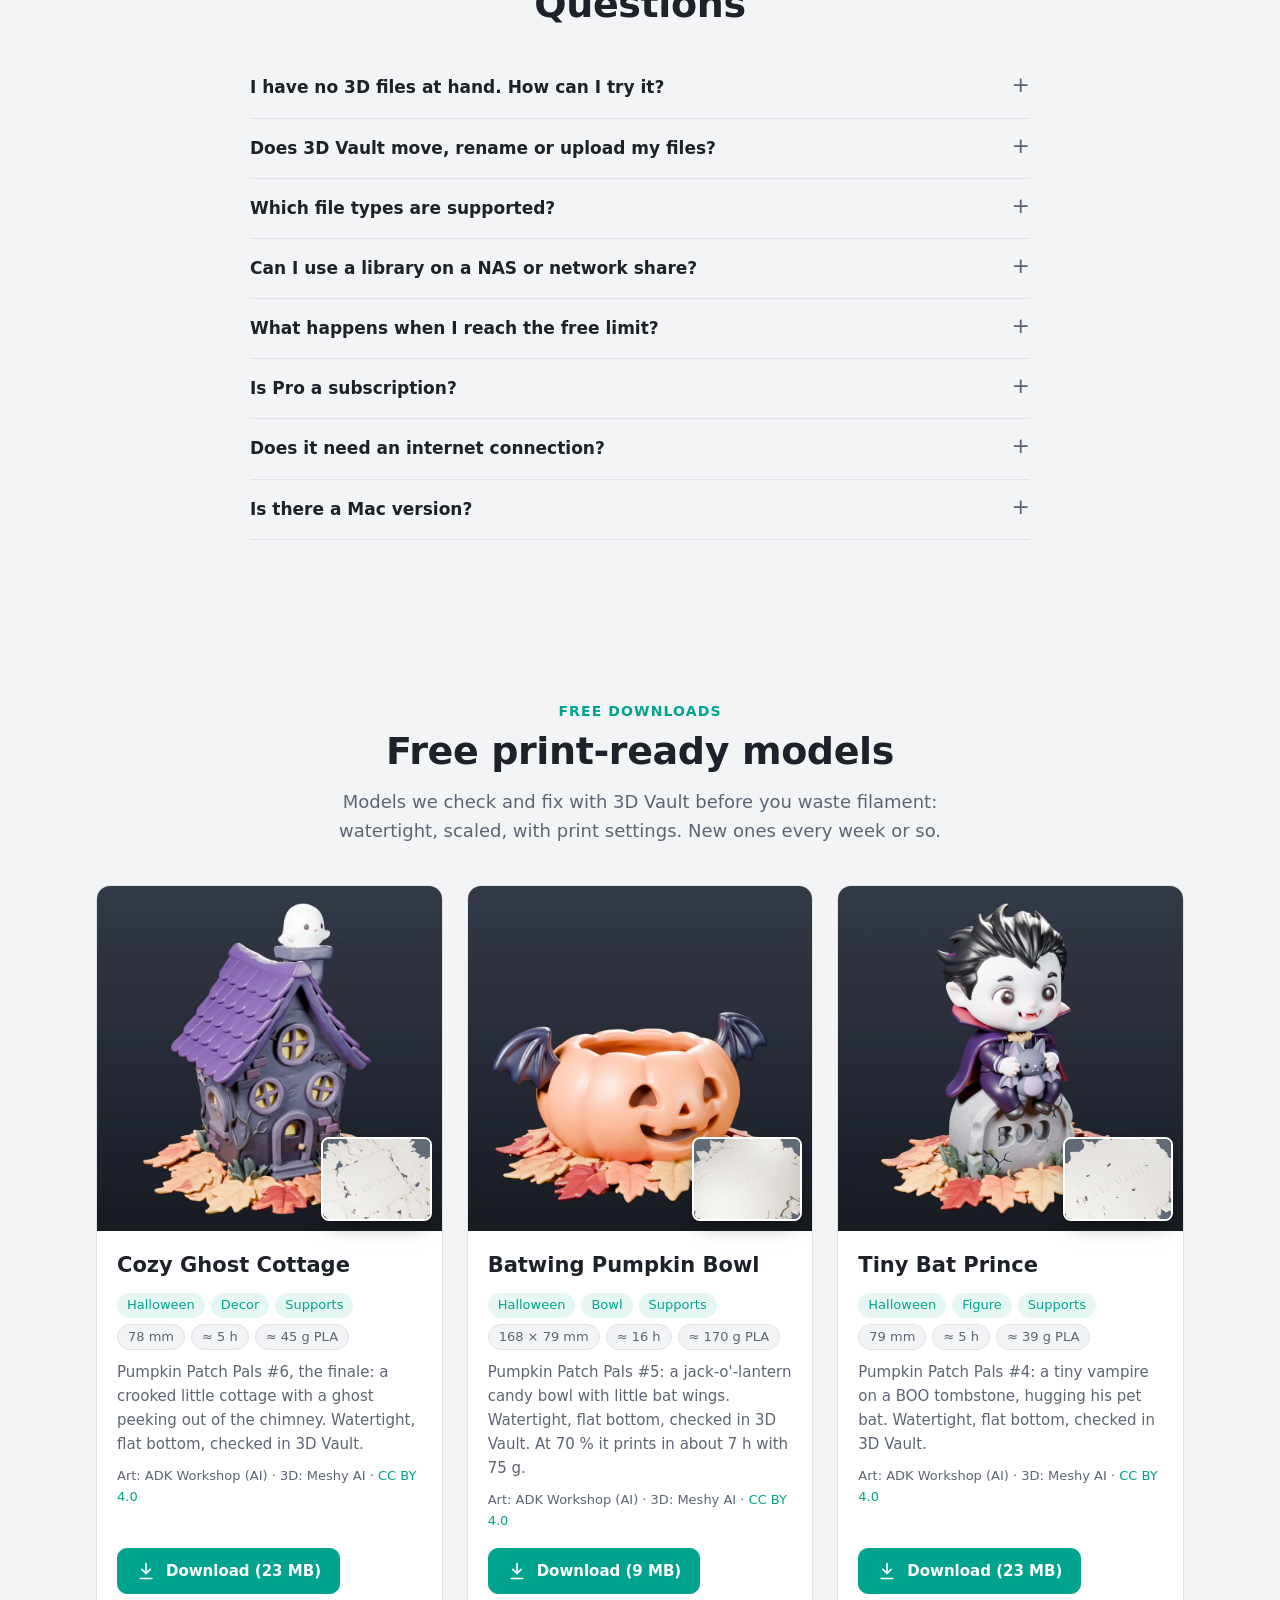
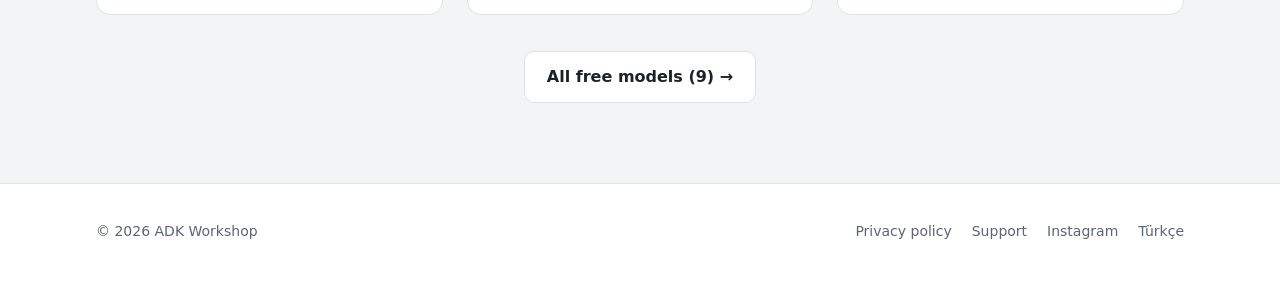
==== commit 9af27558: "Cozy Ghost Cottage (Pumpkin Patch Pals #6) ücretsiz model Co-Authored-By: Claude Opus 5.5 <noreply@a" ====
--- a/index.html
+++ b/index.html
@@ -244,6 +244,16 @@
       <p class="sub">Models we check and fix with 3D Vault before you waste filament: watertight, scaled, with print settings. New ones every week or so.</p>
     </div>
     <div class="mgrid">
+<article class="mcard" id="cozy-ghost-cottage">
+  <div class="mimg"><img class="main" src="assets/models/cozy-ghost-cottage.webp" alt="Cozy Ghost Cottage" loading="lazy"><img class="bottom" src="assets/models/cozy-ghost-cottage-bottom.webp" alt="the 3D Vault stamp under the base" loading="lazy"></div>
+  <div class="mbody">
+    <h3>Cozy Ghost Cottage</h3>
+    <div class="chips"><span class="chip">Halloween</span><span class="chip">Decor</span><span class="chip">Supports</span><span class="chip spec">78 mm</span><span class="chip spec">≈ 5 h</span><span class="chip spec">≈ 45 g PLA</span></div>
+    <p>Pumpkin Patch Pals #6, the finale: a crooked little cottage with a ghost peeking out of the chimney. Watertight, flat bottom, checked in 3D Vault.</p>
+    <p class="credit">Art: ADK Workshop (AI) · 3D: Meshy AI · <a href="https://creativecommons.org/licenses/by/4.0/" target="_blank" rel="noopener">CC BY 4.0</a></p>
+    <div class="mbtns"><a class="btn primary" href="downloads/Cozy-Ghost-Cottage-3DVault.zip" download><svg viewBox="0 0 24 24" fill="none" stroke="currentColor" stroke-width="2" stroke-linecap="round" stroke-linejoin="round"><path d="M12 3v12"/><path d="M7 10l5 5 5-5"/><path d="M5 21h14"/></svg>Download (23 MB)</a></div>
+  </div>
+</article>
 <article class="mcard" id="batwing-pumpkin-bowl">
   <div class="mimg"><img class="main" src="assets/models/batwing-pumpkin-bowl.webp" alt="Batwing Pumpkin Bowl" loading="lazy"><img class="bottom" src="assets/models/batwing-pumpkin-bowl-bottom.webp" alt="the 3D Vault stamp under the base" loading="lazy"></div>
   <div class="mbody">
@@ -264,18 +274,8 @@
     <div class="mbtns"><a class="btn primary" href="downloads/Tiny-Bat-Prince-3DVault.zip" download><svg viewBox="0 0 24 24" fill="none" stroke="currentColor" stroke-width="2" stroke-linecap="round" stroke-linejoin="round"><path d="M12 3v12"/><path d="M7 10l5 5 5-5"/><path d="M5 21h14"/></svg>Download (23 MB)</a></div>
   </div>
 </article>
-<article class="mcard" id="pumpkin-purrfection">
-  <div class="mimg"><img class="main" src="assets/models/pumpkin-purrfection.webp" alt="Pumpkin Purrfection" loading="lazy"><img class="bottom" src="assets/models/pumpkin-purrfection-bottom.webp" alt="the 3D Vault stamp under the base" loading="lazy"></div>
-  <div class="mbody">
-    <h3>Pumpkin Purrfection</h3>
-    <div class="chips"><span class="chip">Halloween</span><span class="chip">Figure</span><span class="chip">Supports</span><span class="chip spec">79 mm</span><span class="chip spec">≈ 6 h</span><span class="chip spec">≈ 57 g PLA</span></div>
-    <p>Pumpkin Patch Pals #3: a black kitten in a witch hat, peeking out of a jack-o&#x27;-lantern. Watertight, flat bottom, checked in 3D Vault. Fine fur: 0.12 mm layers or resin for the best detail.</p>
-    <p class="credit">Art: ADK Workshop (AI) · 3D: Meshy AI · <a href="https://creativecommons.org/licenses/by/4.0/" target="_blank" rel="noopener">CC BY 4.0</a></p>
-    <div class="mbtns"><a class="btn primary" href="downloads/Pumpkin-Purrfection-3DVault.zip" download><svg viewBox="0 0 24 24" fill="none" stroke="currentColor" stroke-width="2" stroke-linecap="round" stroke-linejoin="round"><path d="M12 3v12"/><path d="M7 10l5 5 5-5"/><path d="M5 21h14"/></svg>Download (12 MB)</a></div>
-  </div>
-</article>
-    </div>
-    <p class="more"><a class="btn" href="models/">All free models (8) →</a></p>
+    </div>
+    <p class="more"><a class="btn" href="models/">All free models (9) →</a></p>
   </div>
 </section>
 <!-- models:end -->
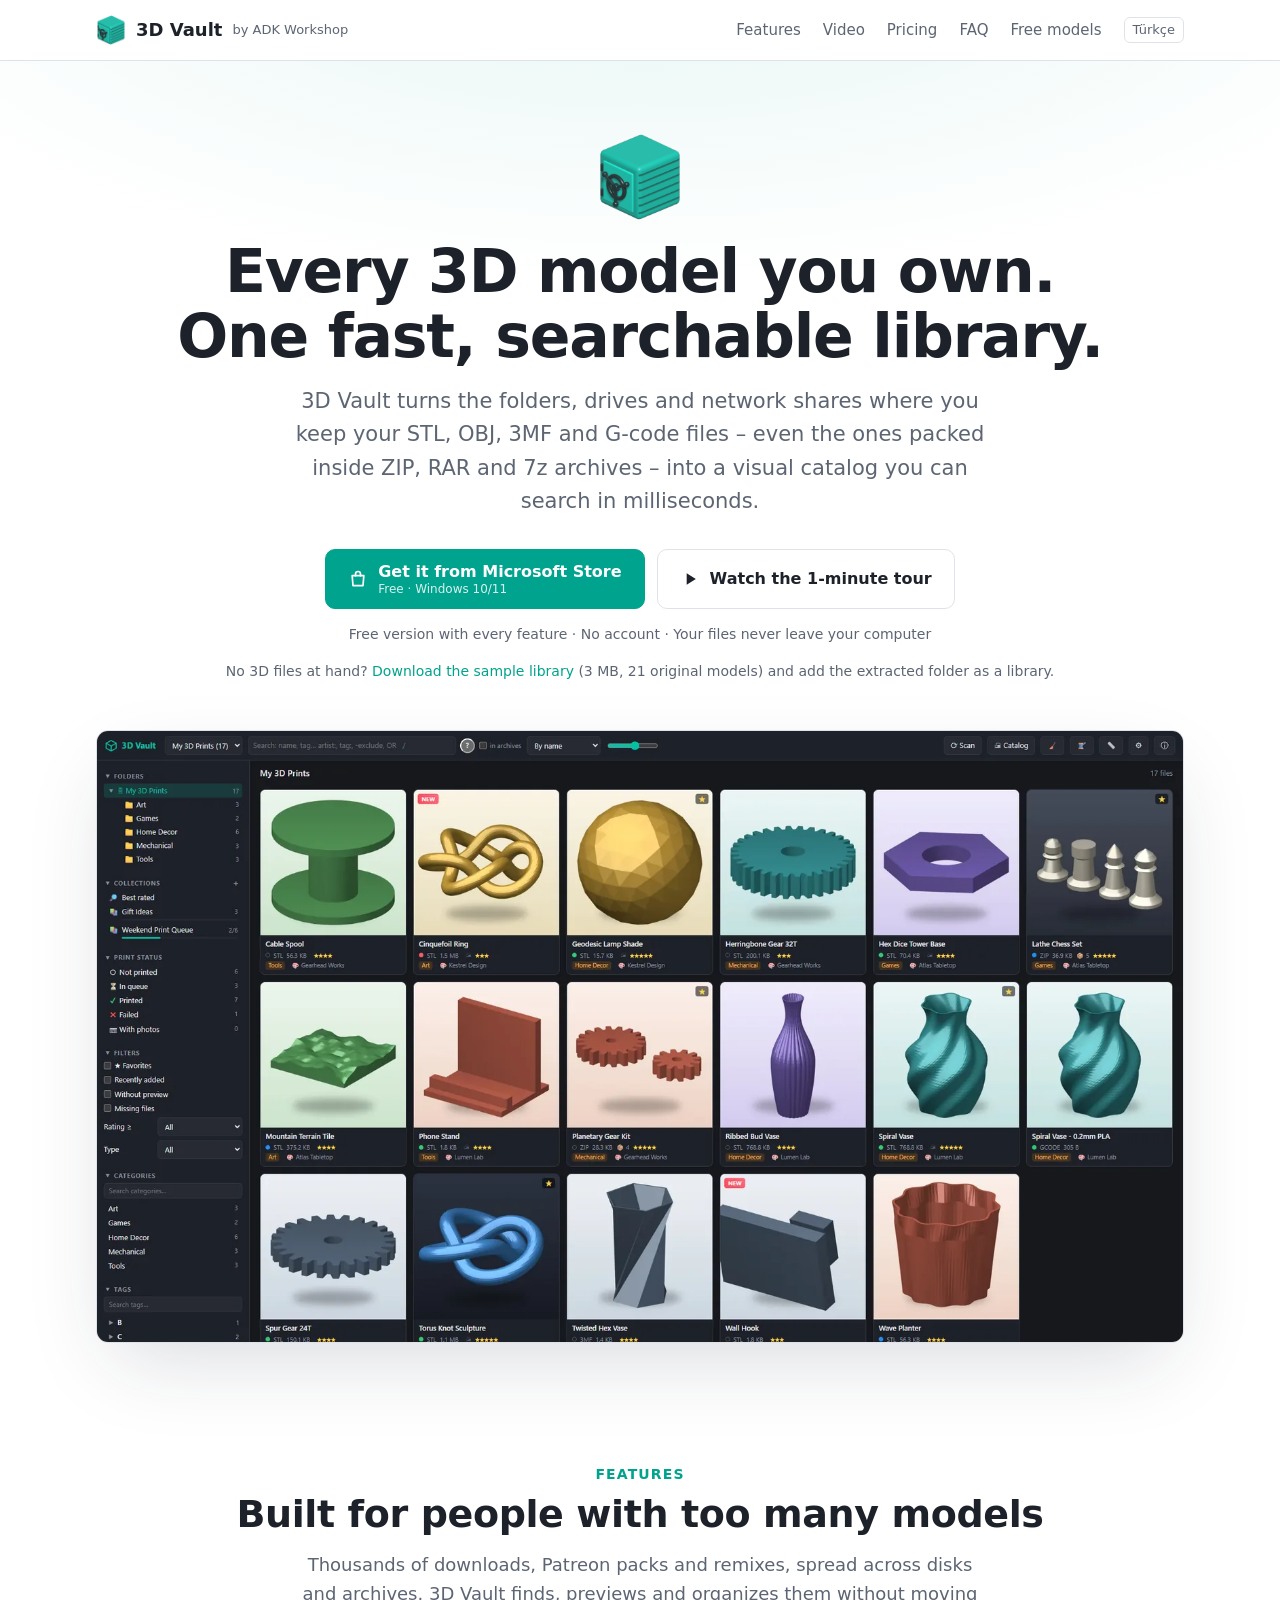
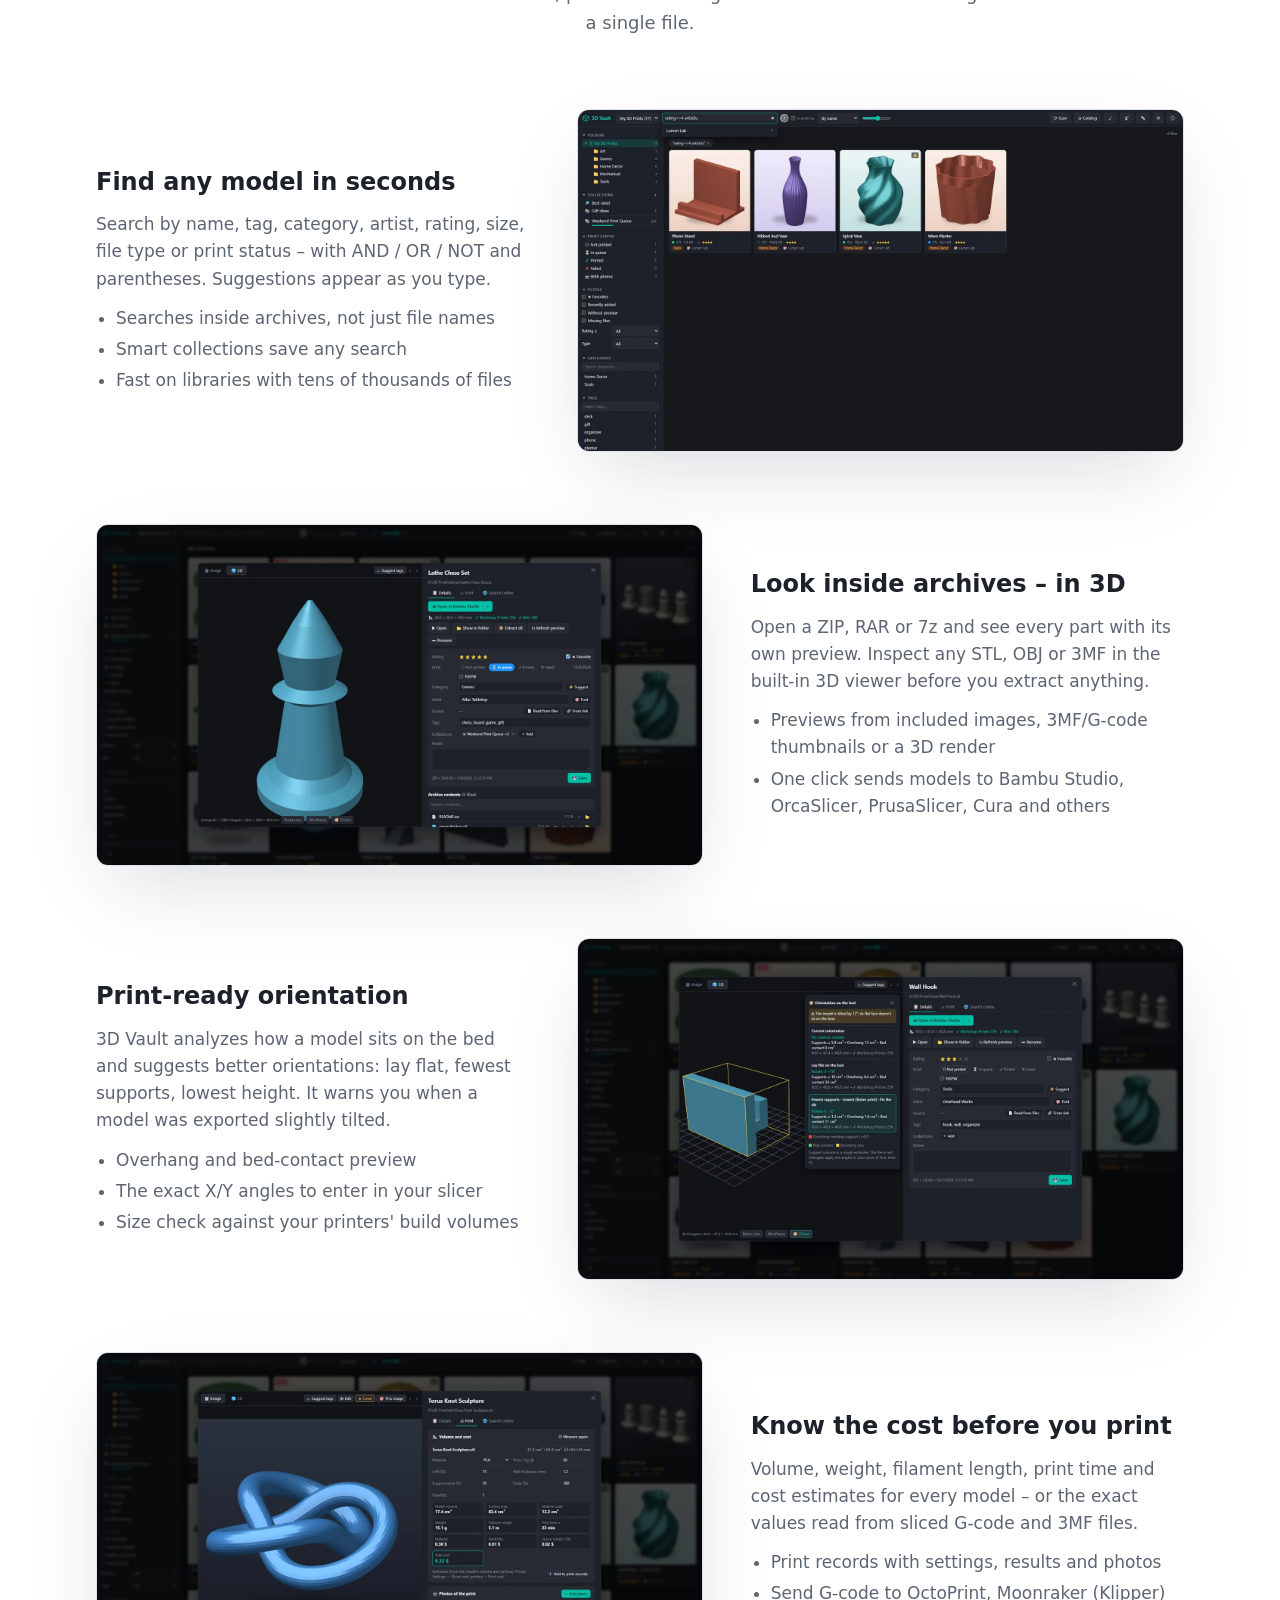
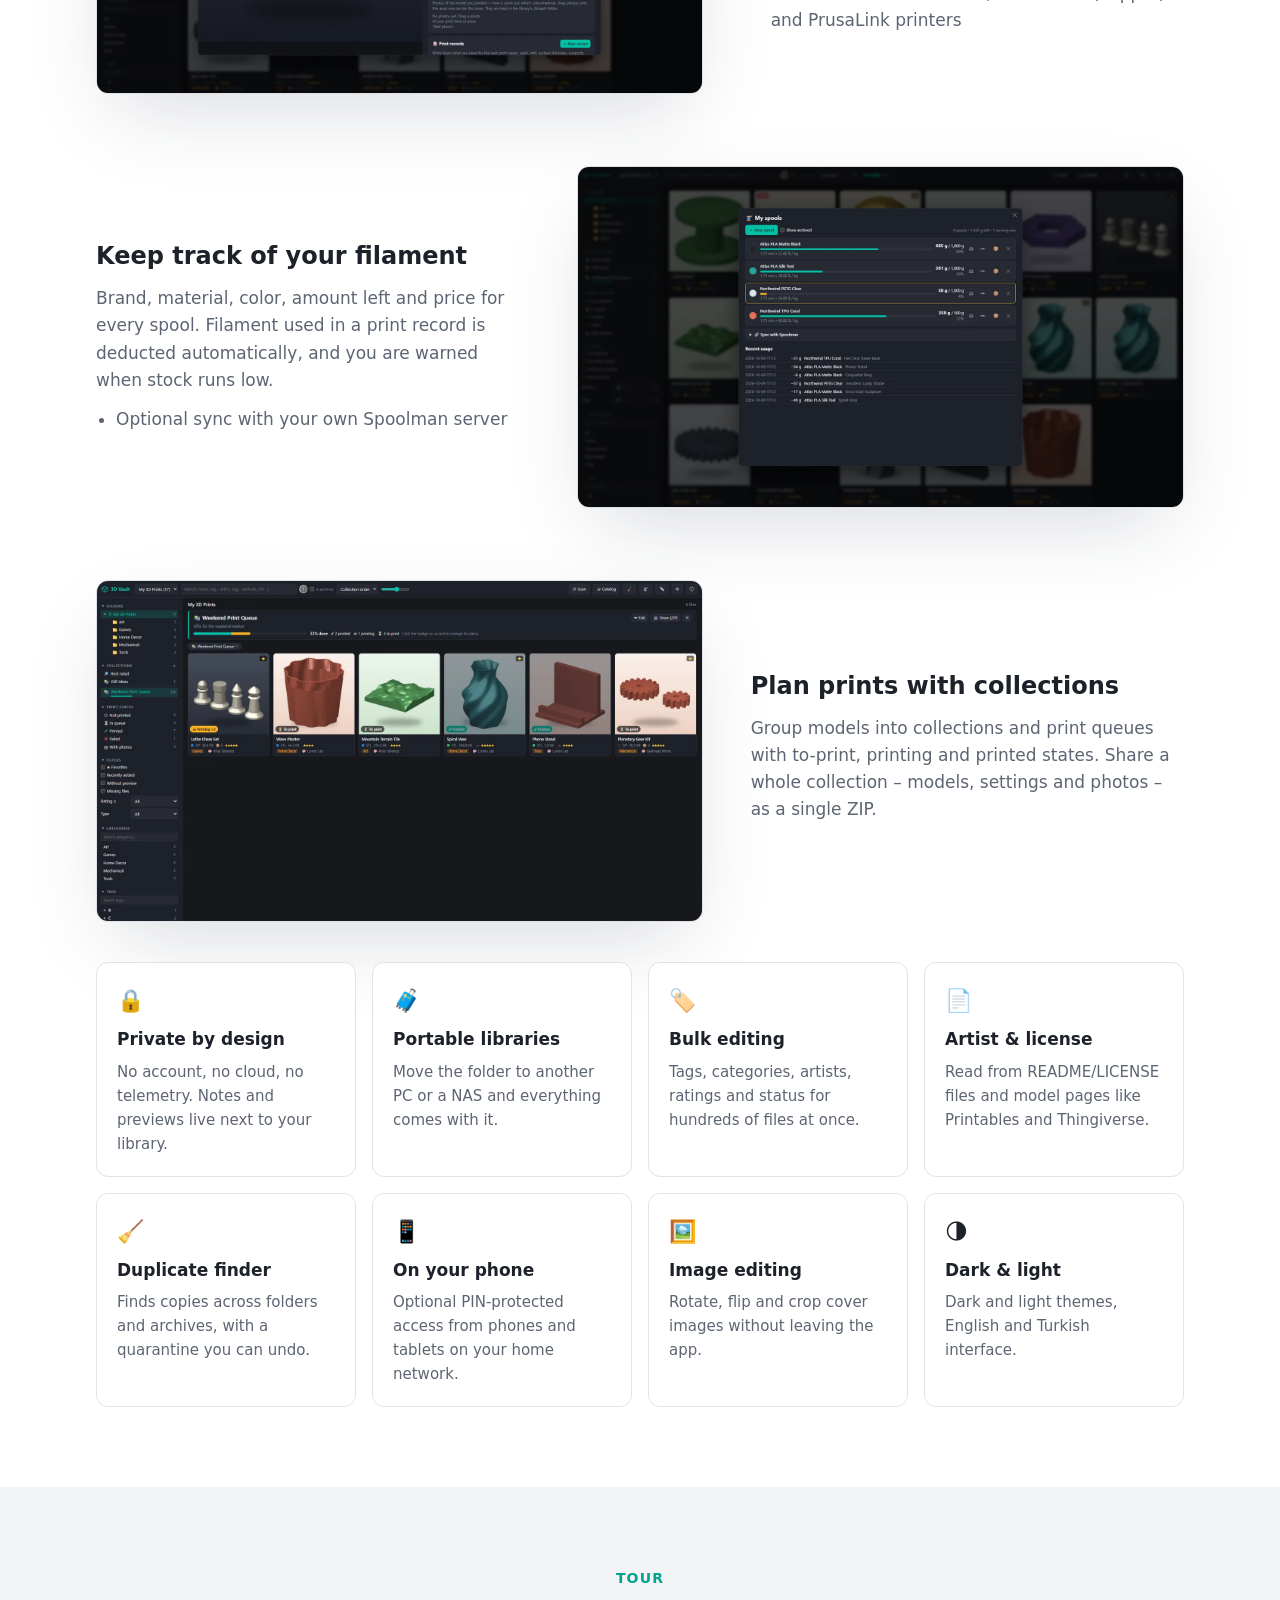
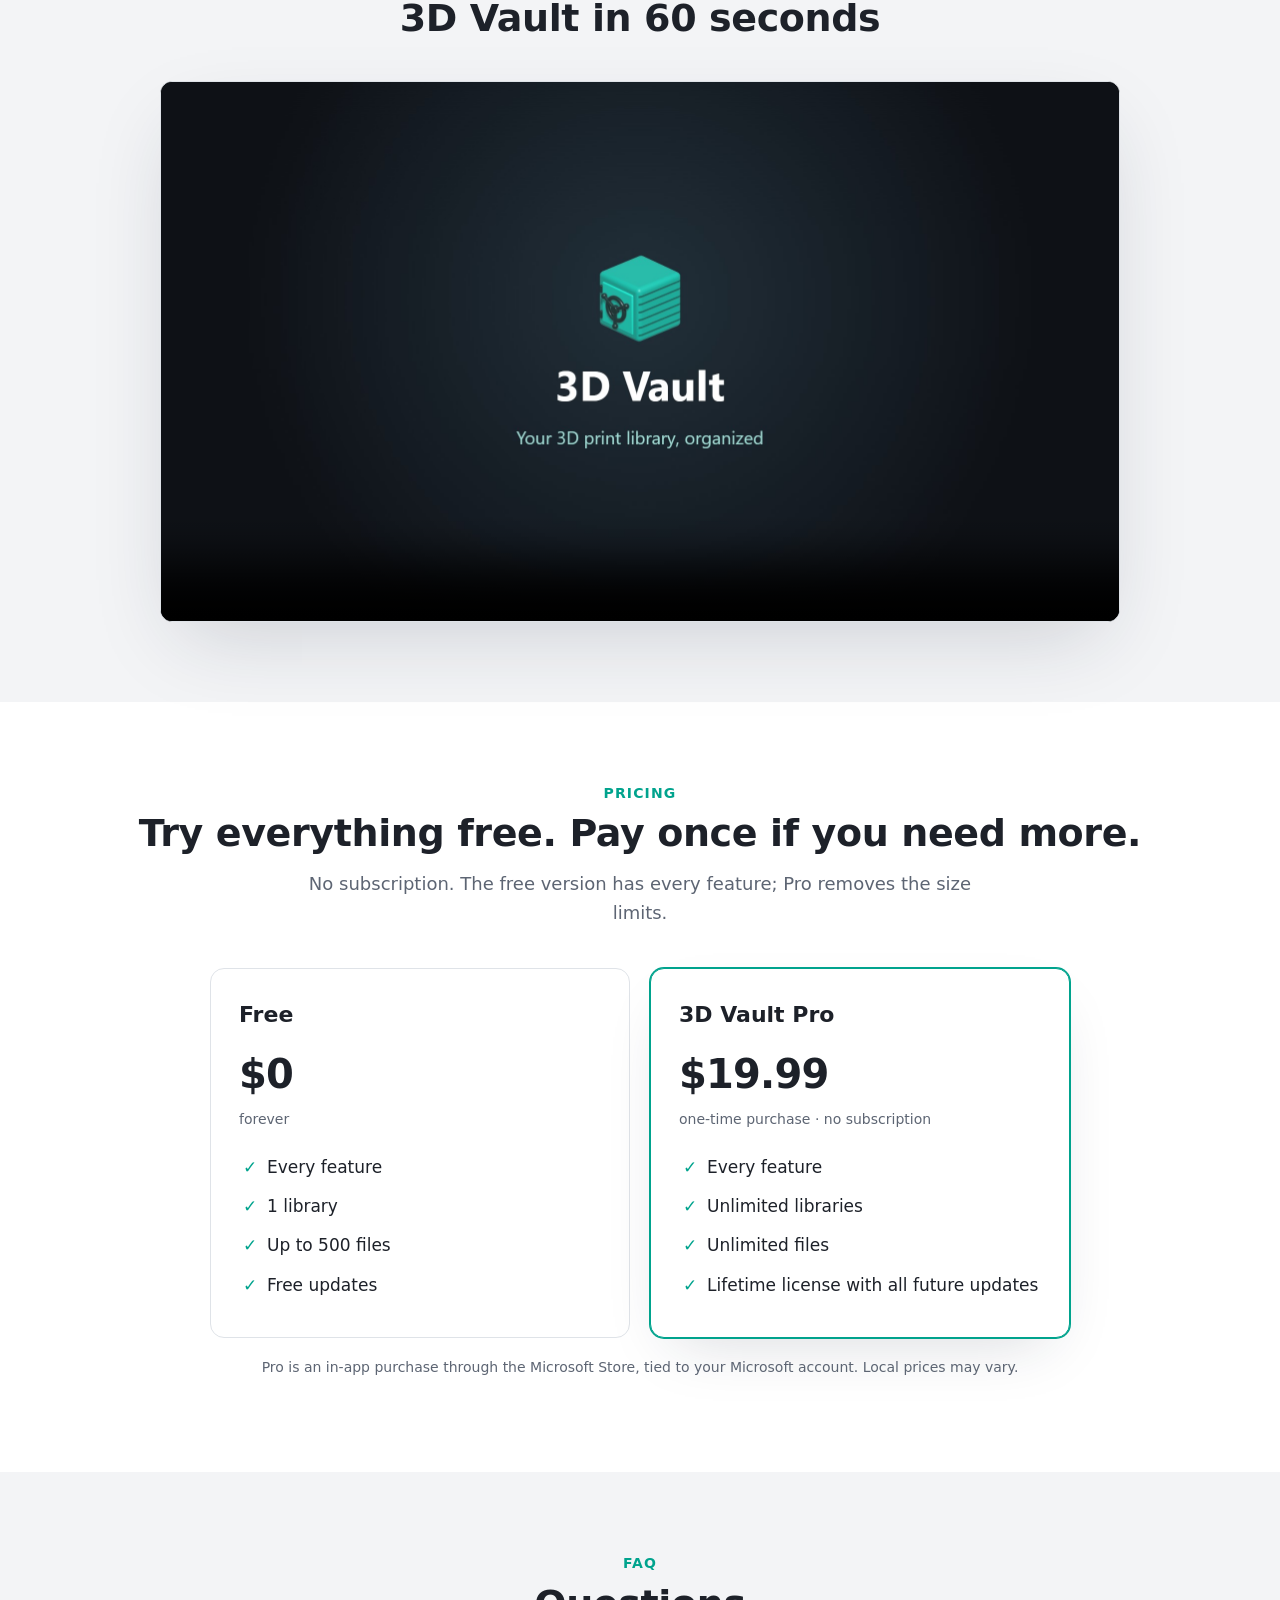
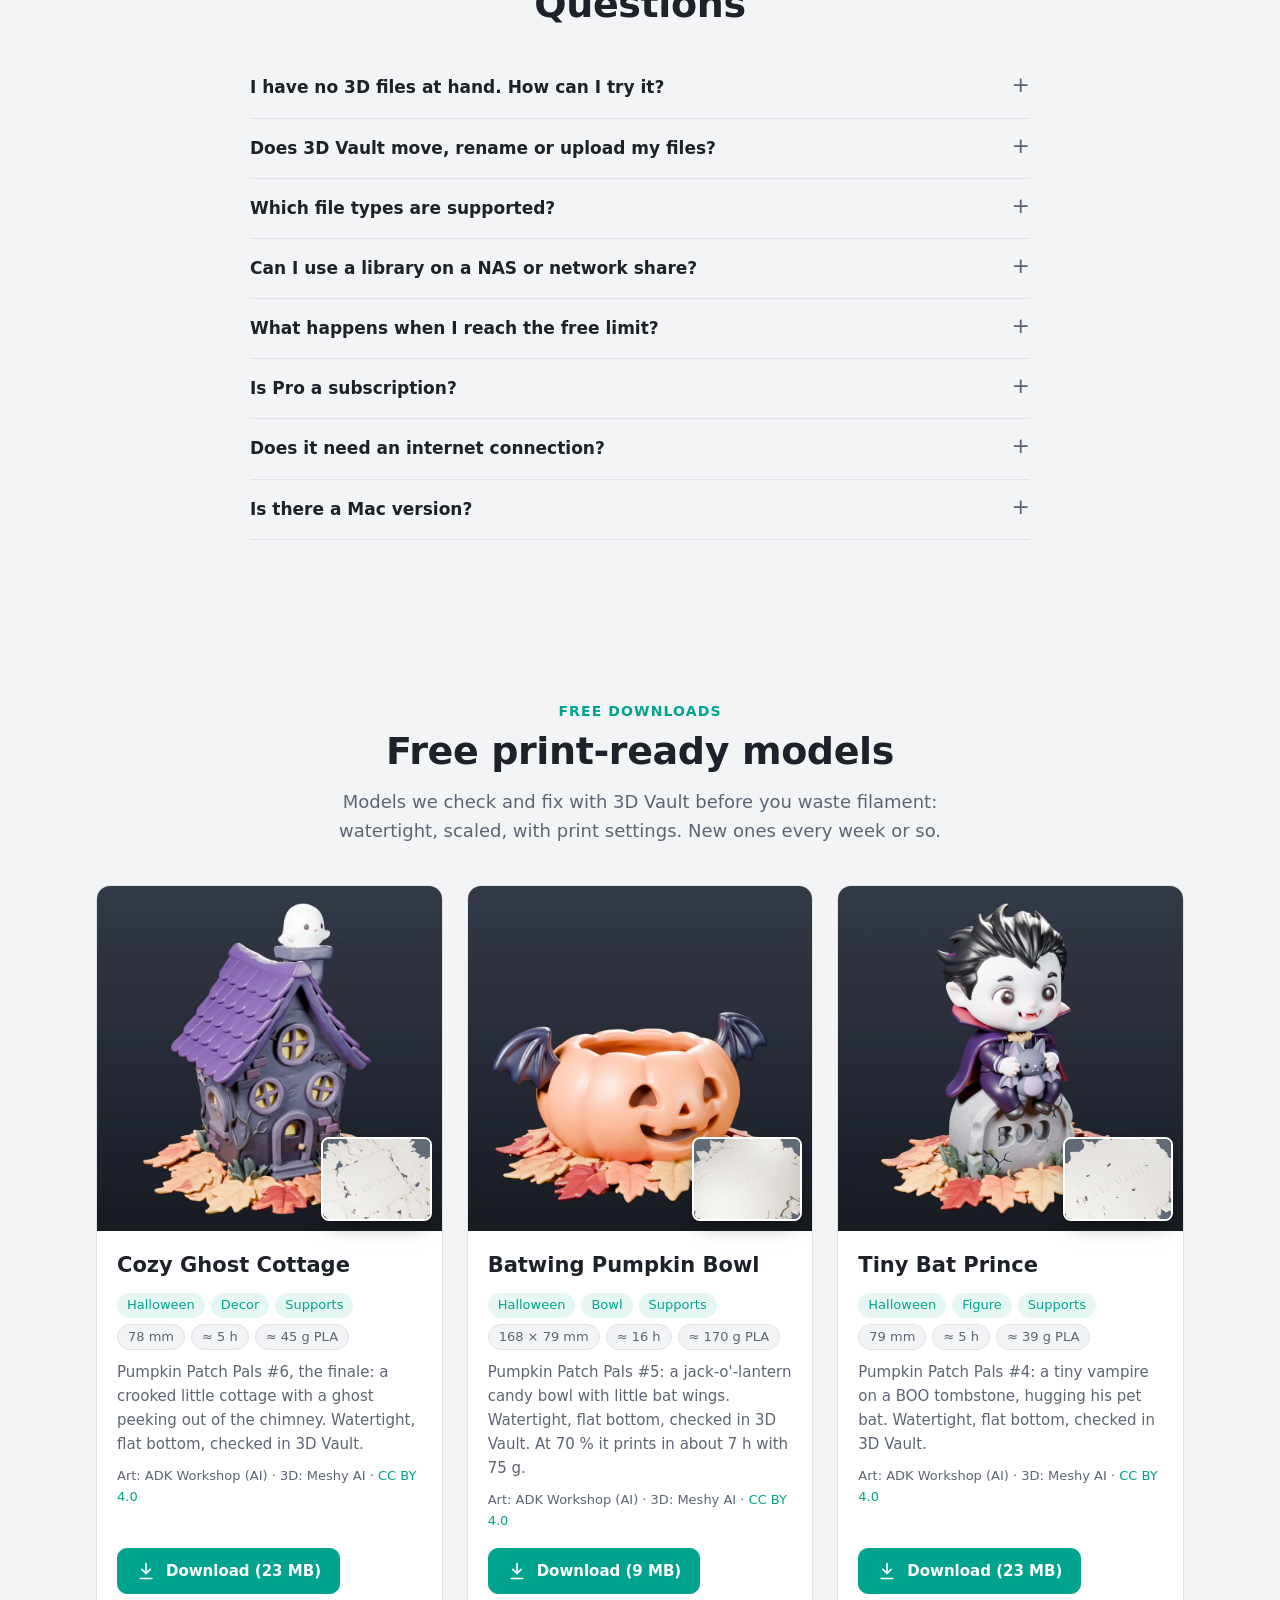
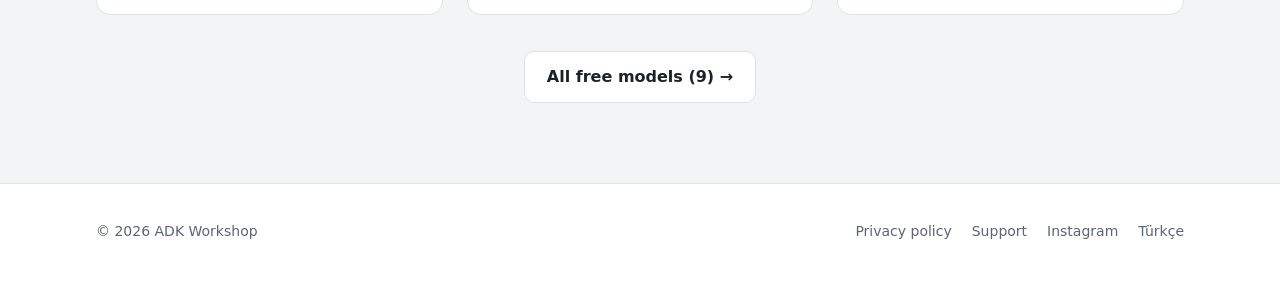
==== commit 4ad41d59: "Pro fiyatı 19,99 $ (lansman indirimi bitti); tanıtım videoları yeni logoyla Co-Authored-By: Claude O" ====
--- a/index.html
+++ b/index.html
@@ -177,9 +177,9 @@
         </ul>
       </div>
       <div class="plan pro">
-        <h3>3D Vault Pro <span class="badge">Launch offer</span></h3>
-        <div class="price">$14.99<s>$19.99</s></div>
-        <div class="per">one-time purchase · first two months after launch</div>
+        <h3>3D Vault Pro</h3>
+        <div class="price">$19.99</div>
+        <div class="per">one-time purchase · no subscription</div>
         <ul>
           <li>Every feature</li>
           <li>Unlimited libraries</li>
